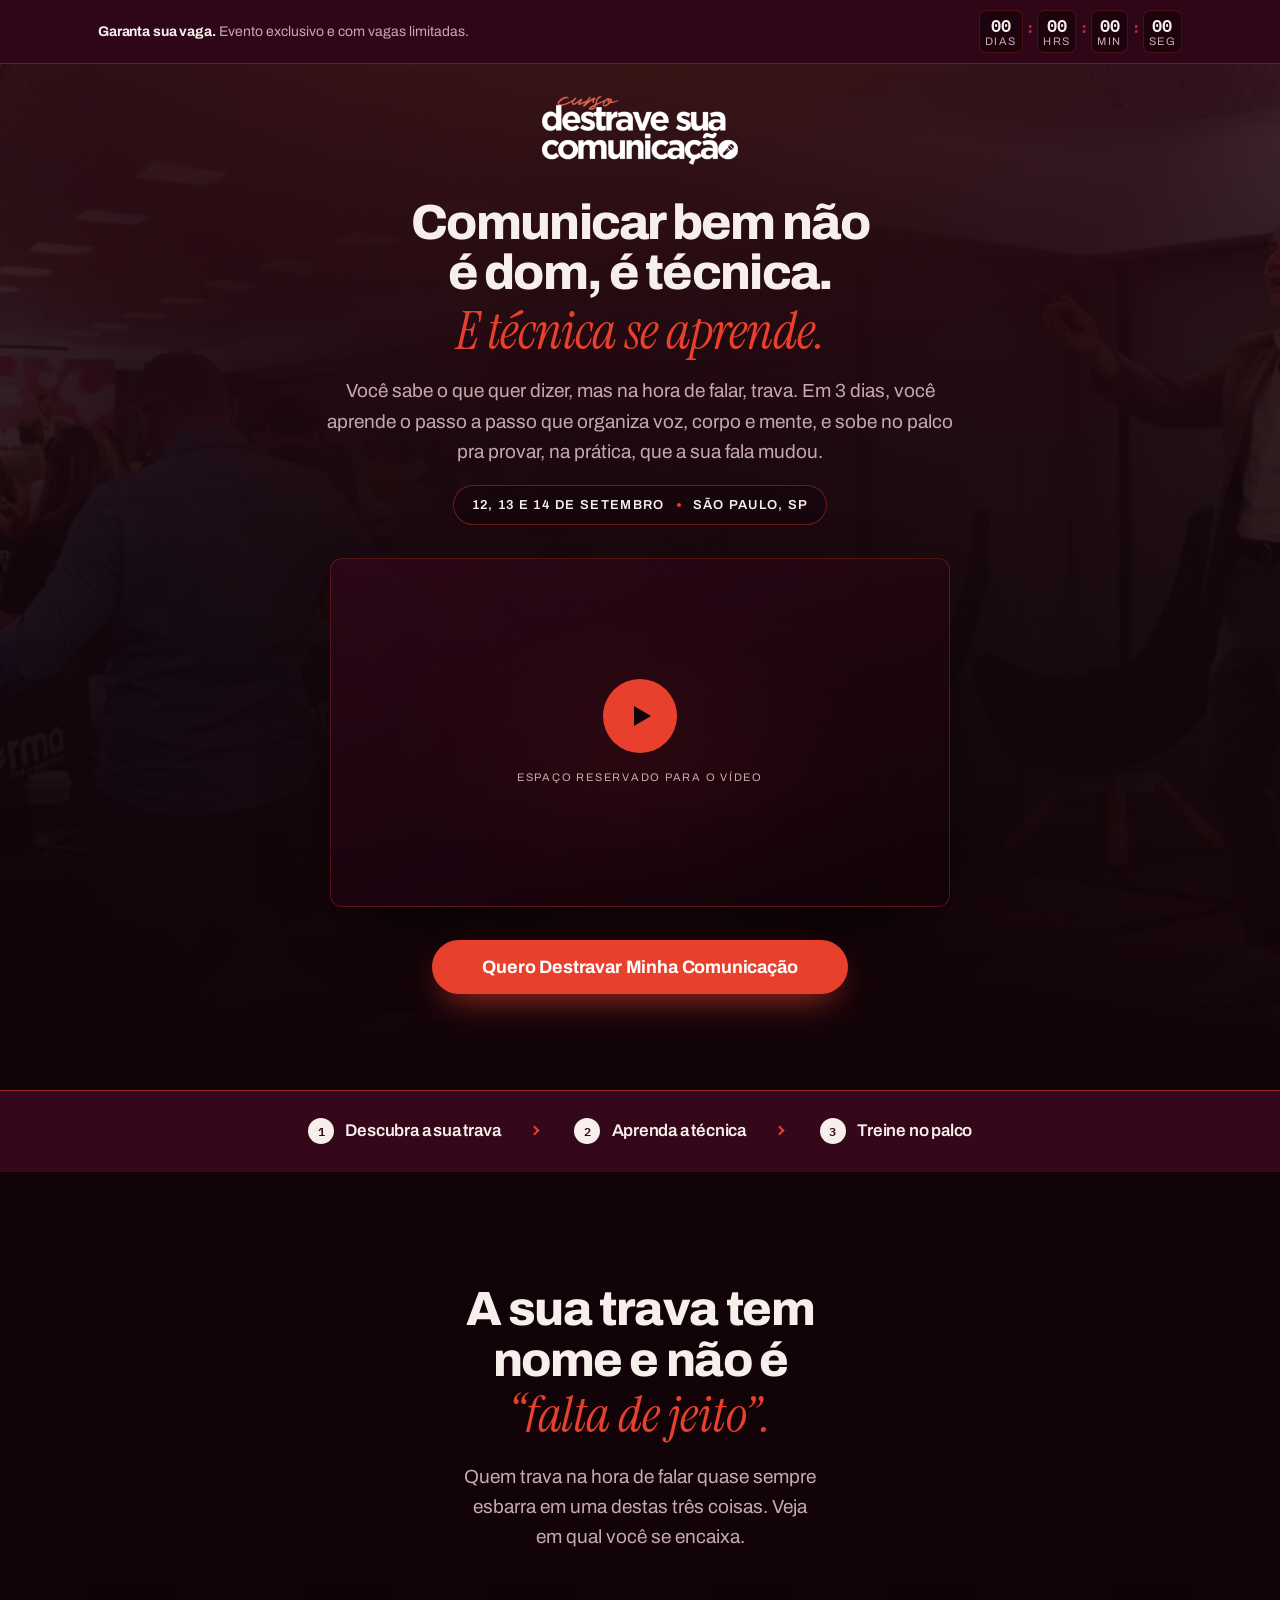
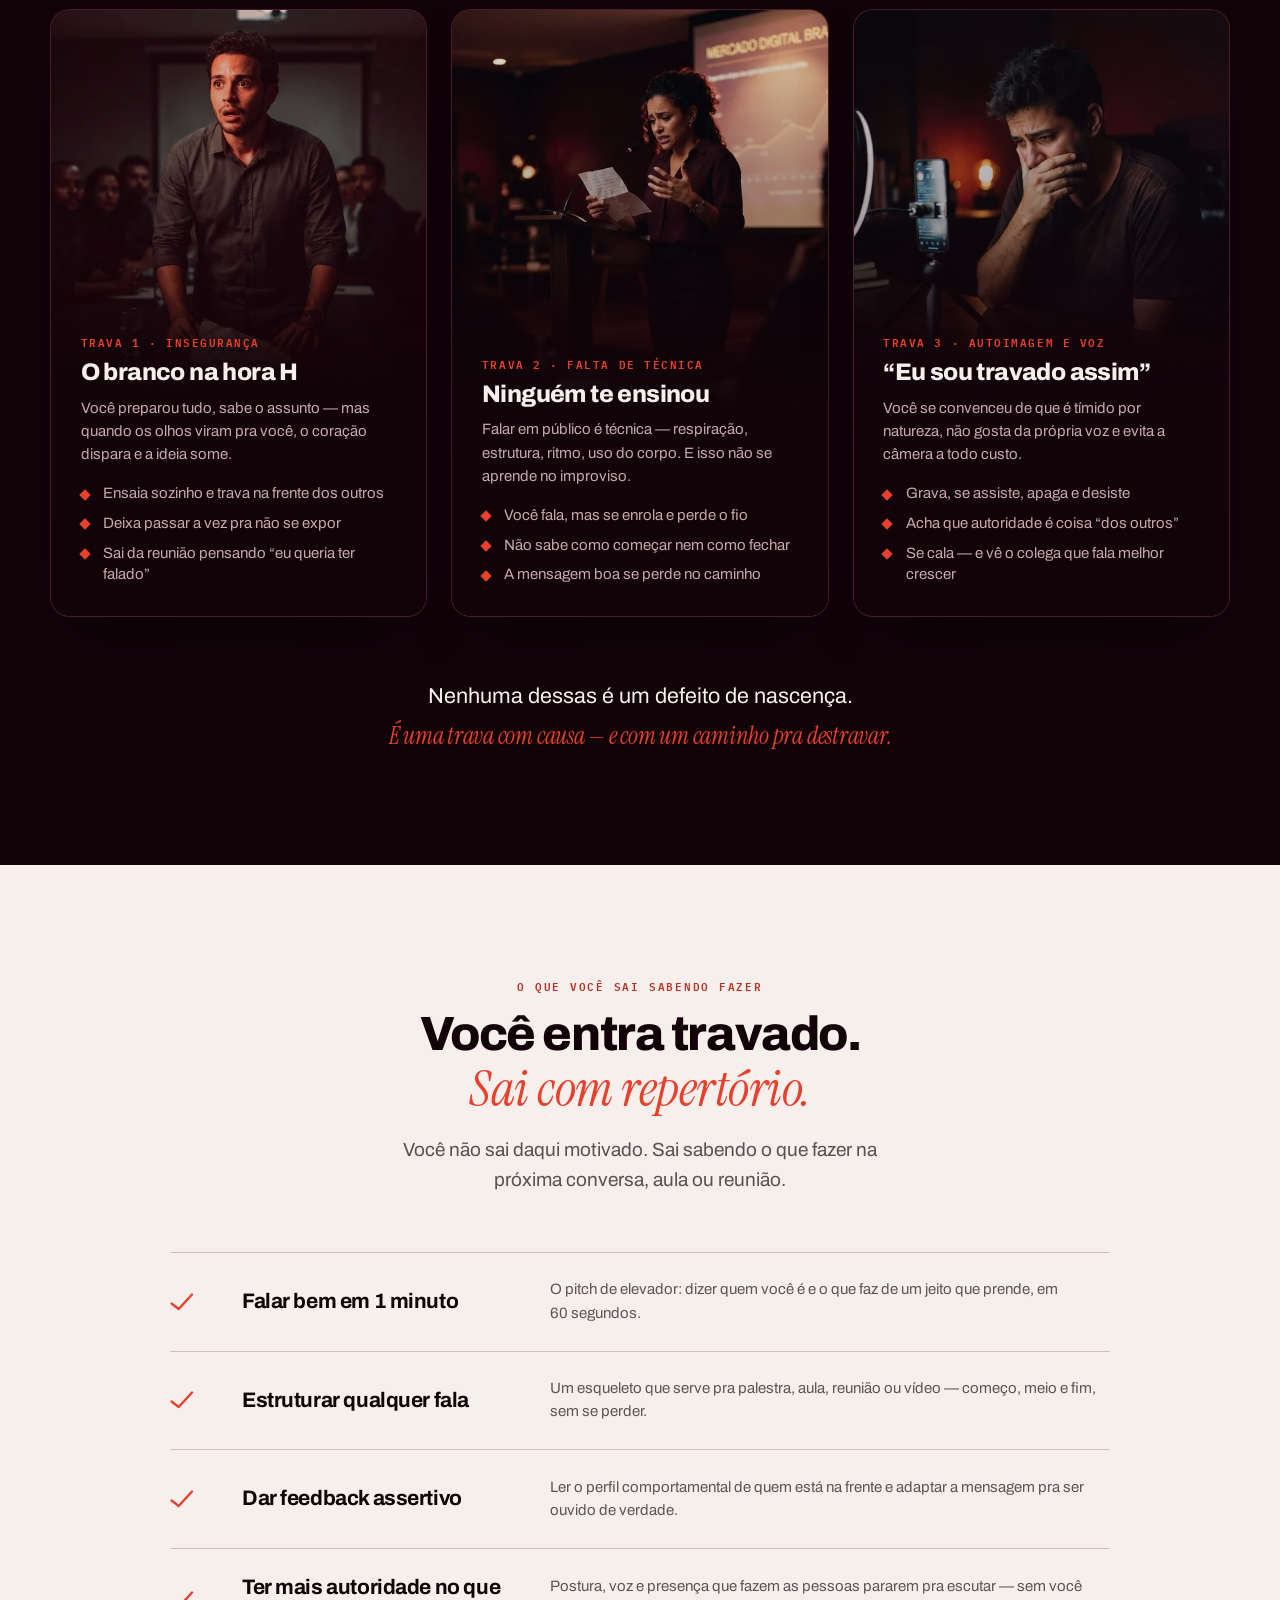
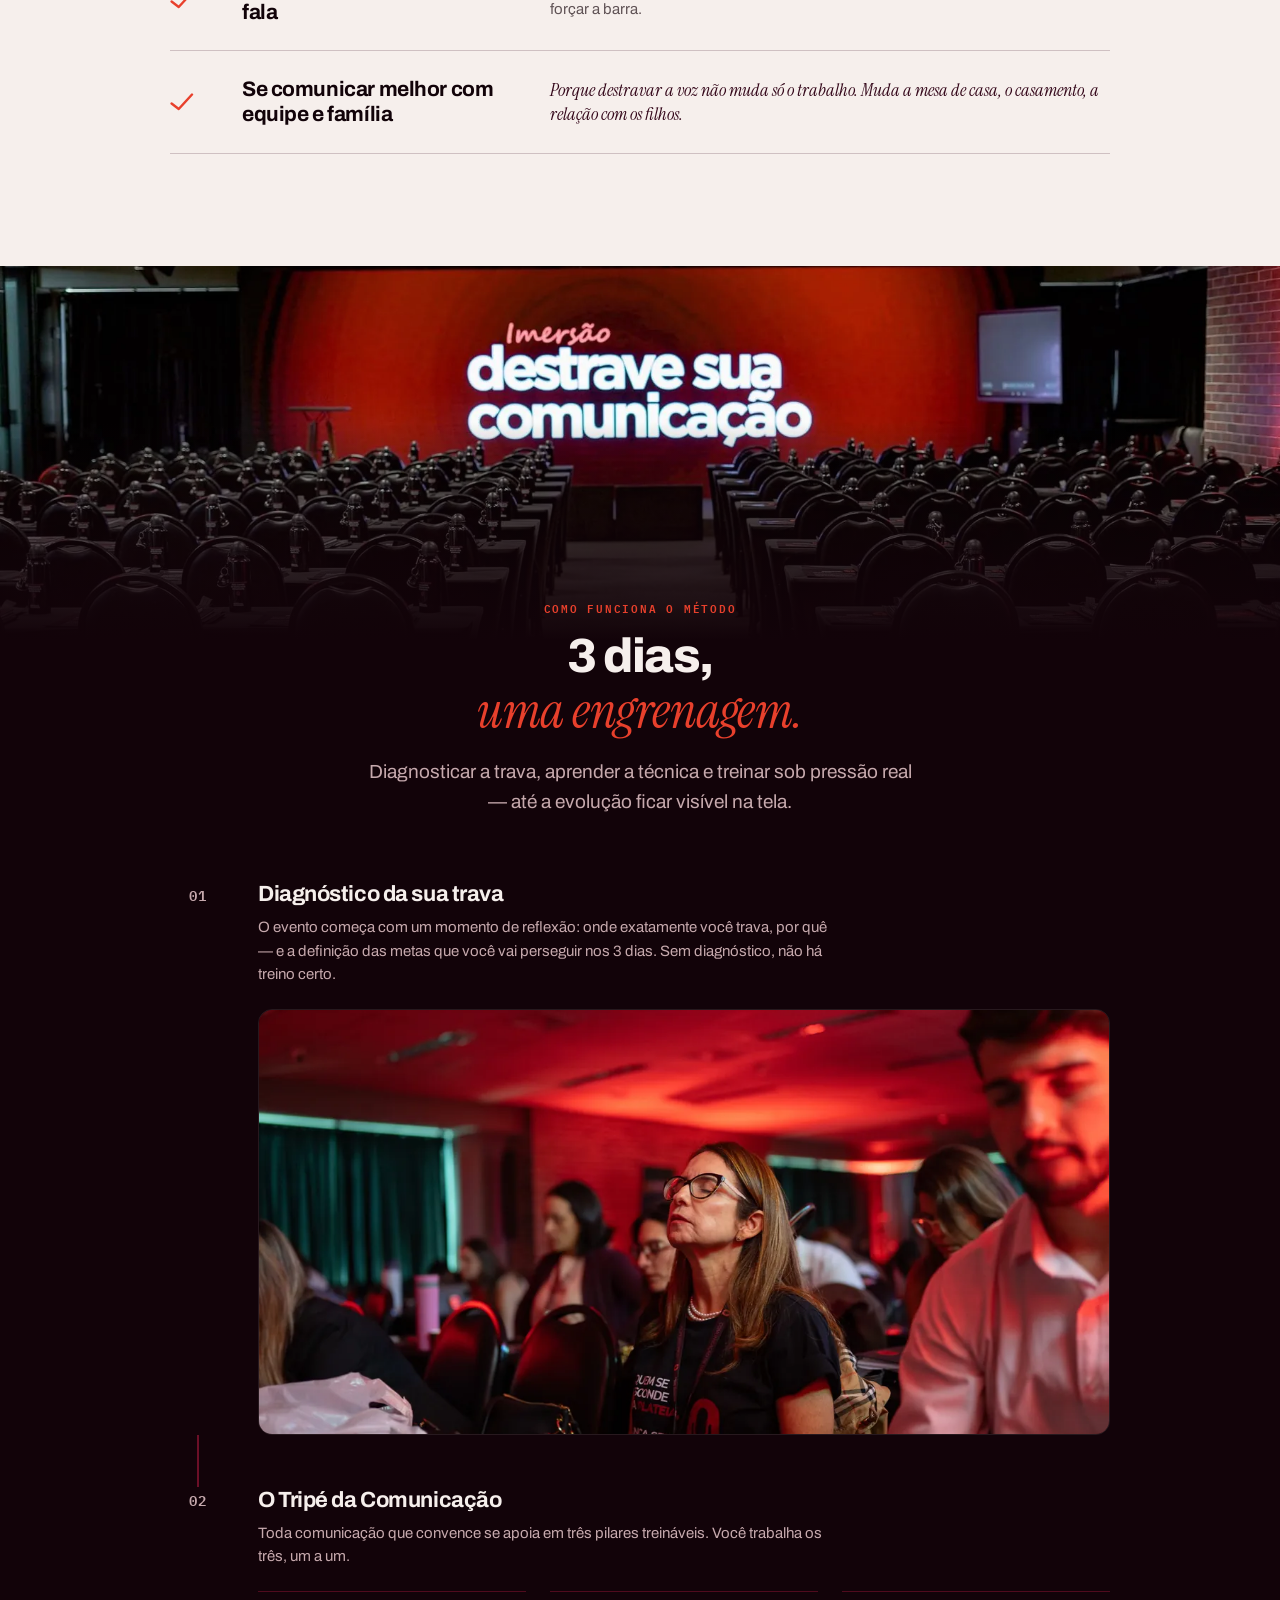
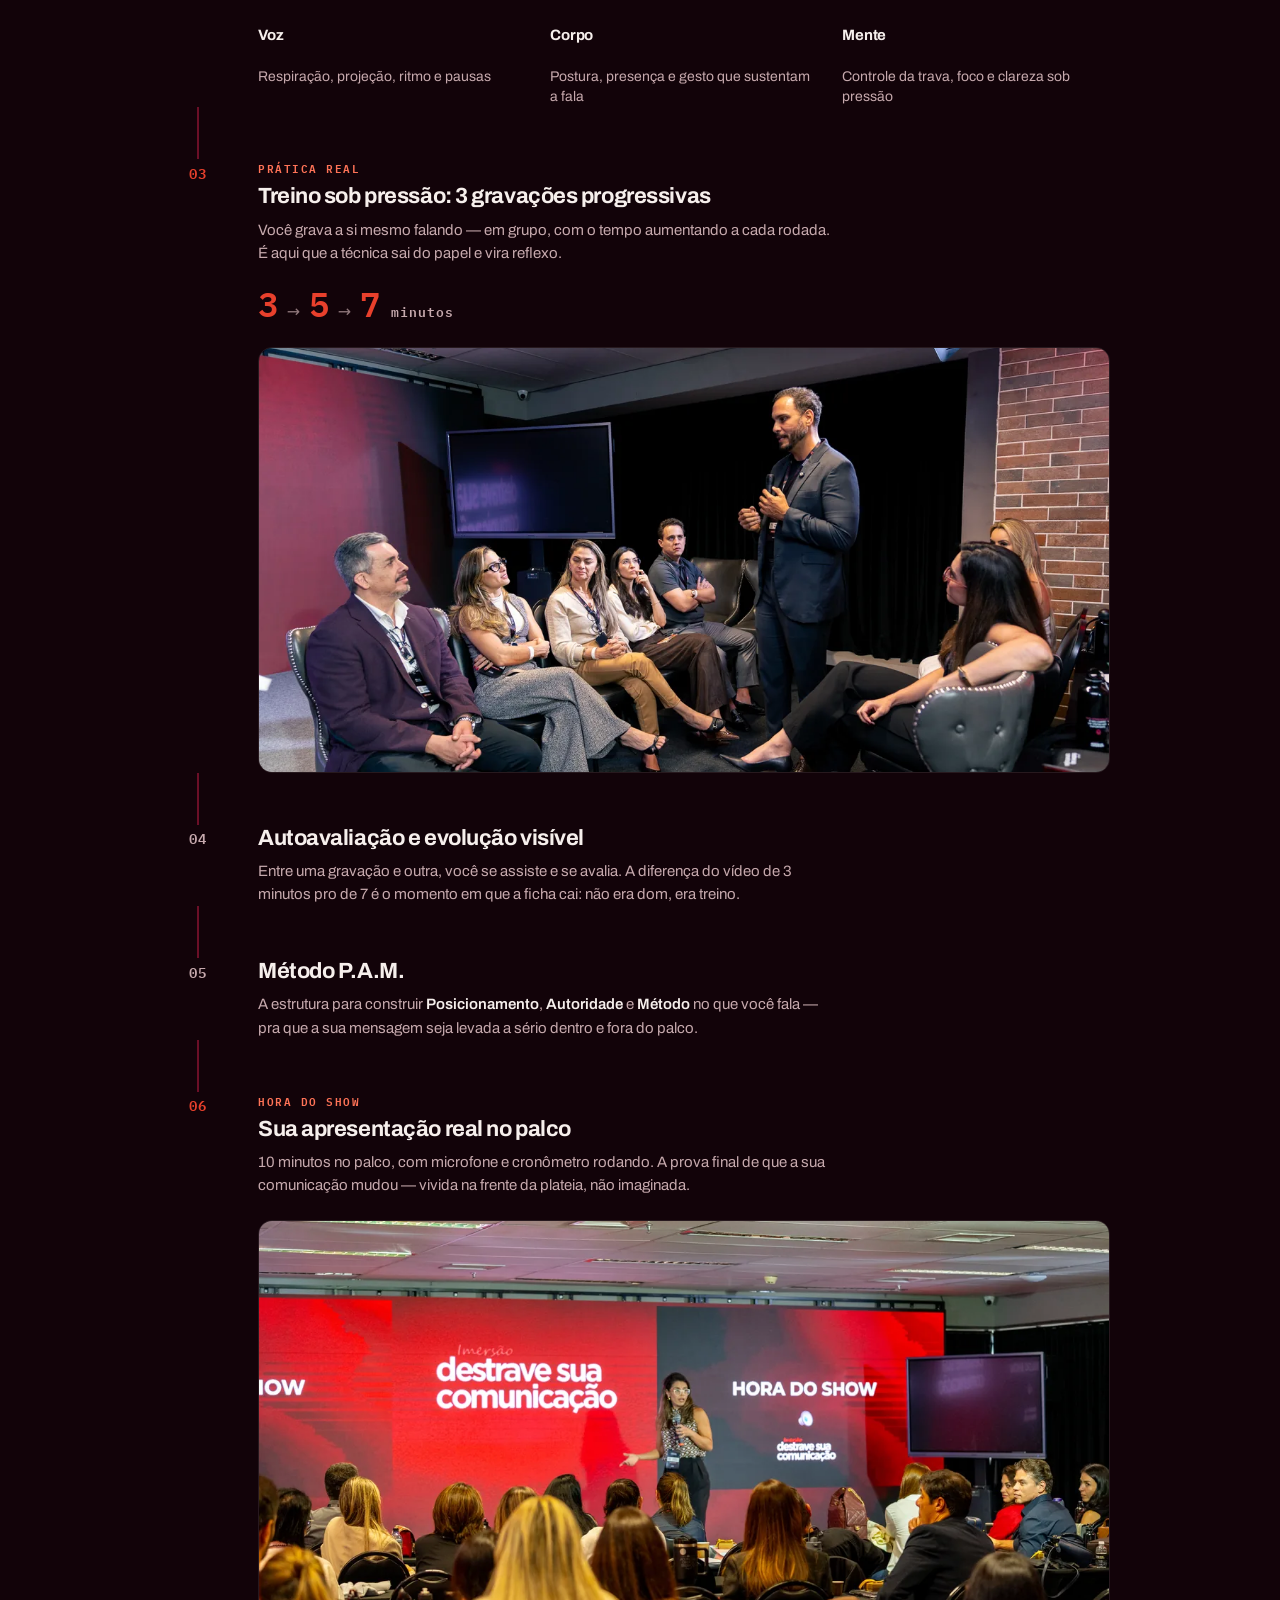
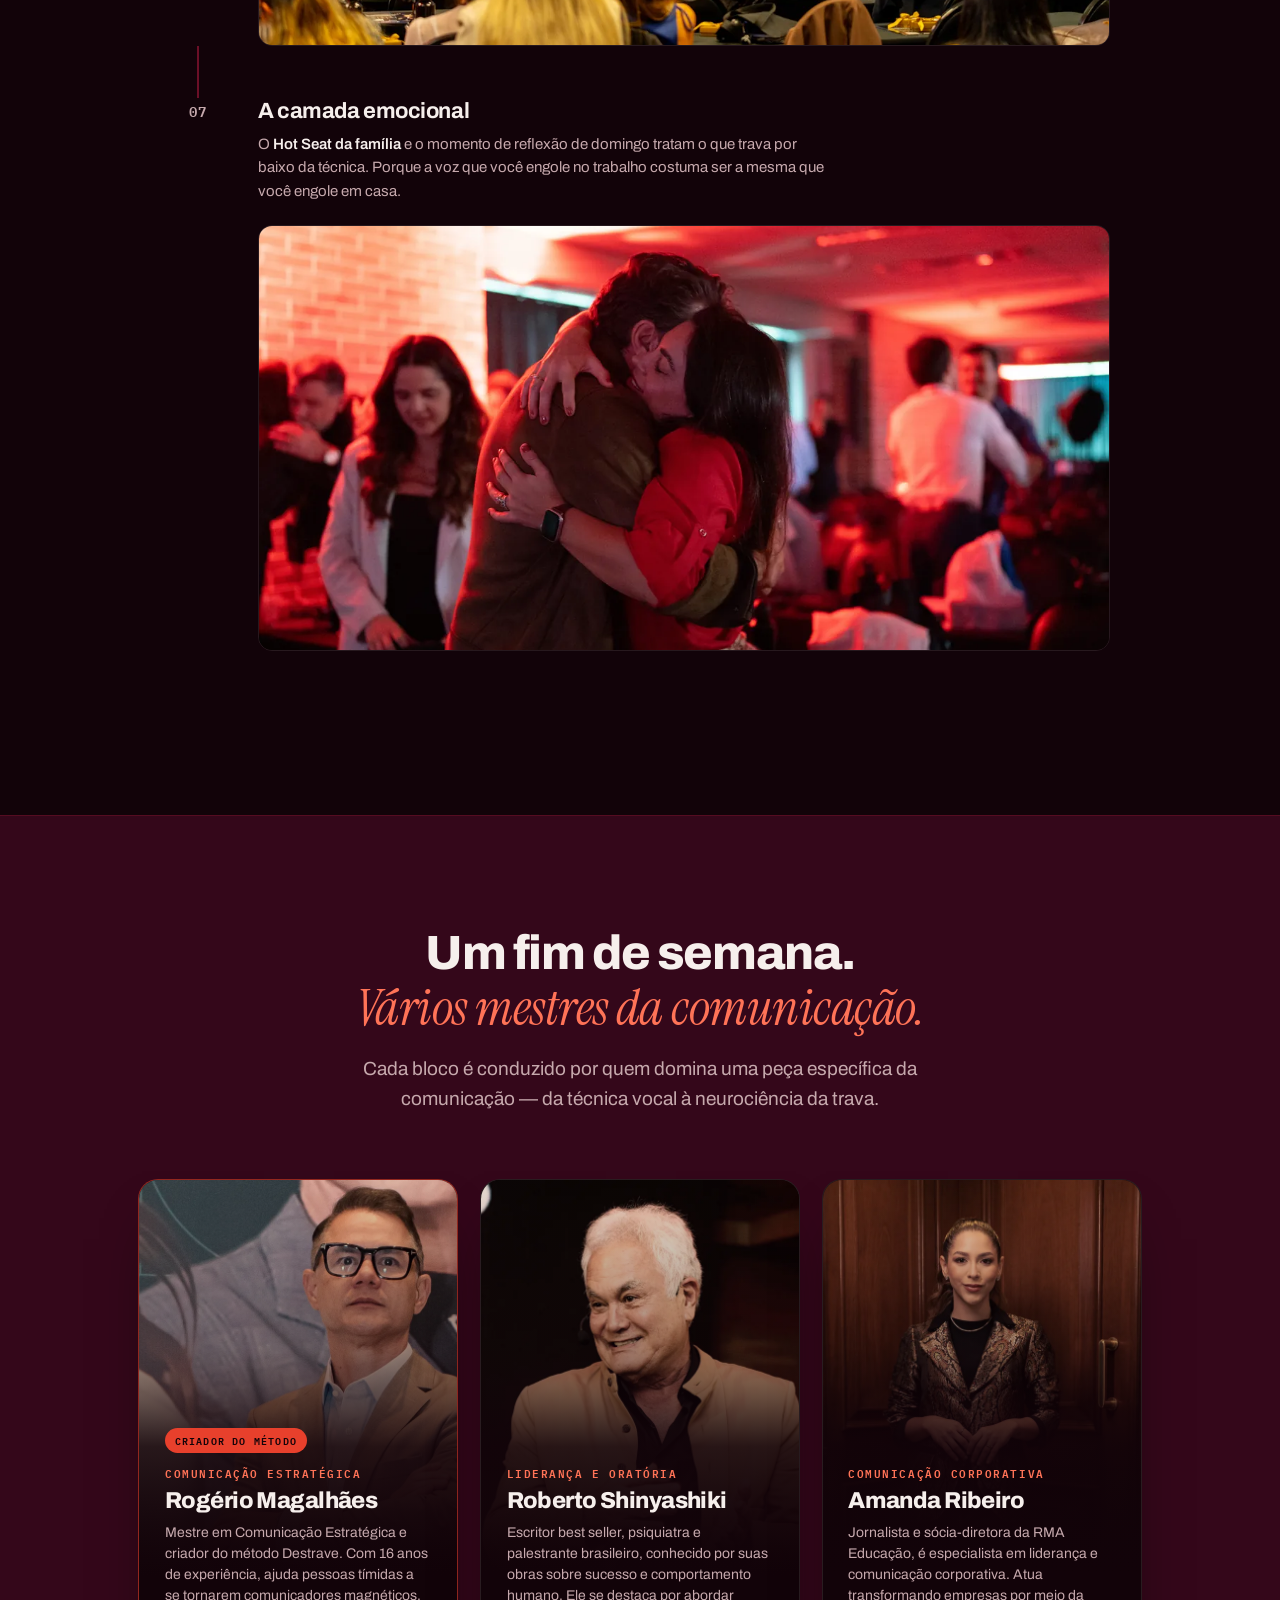
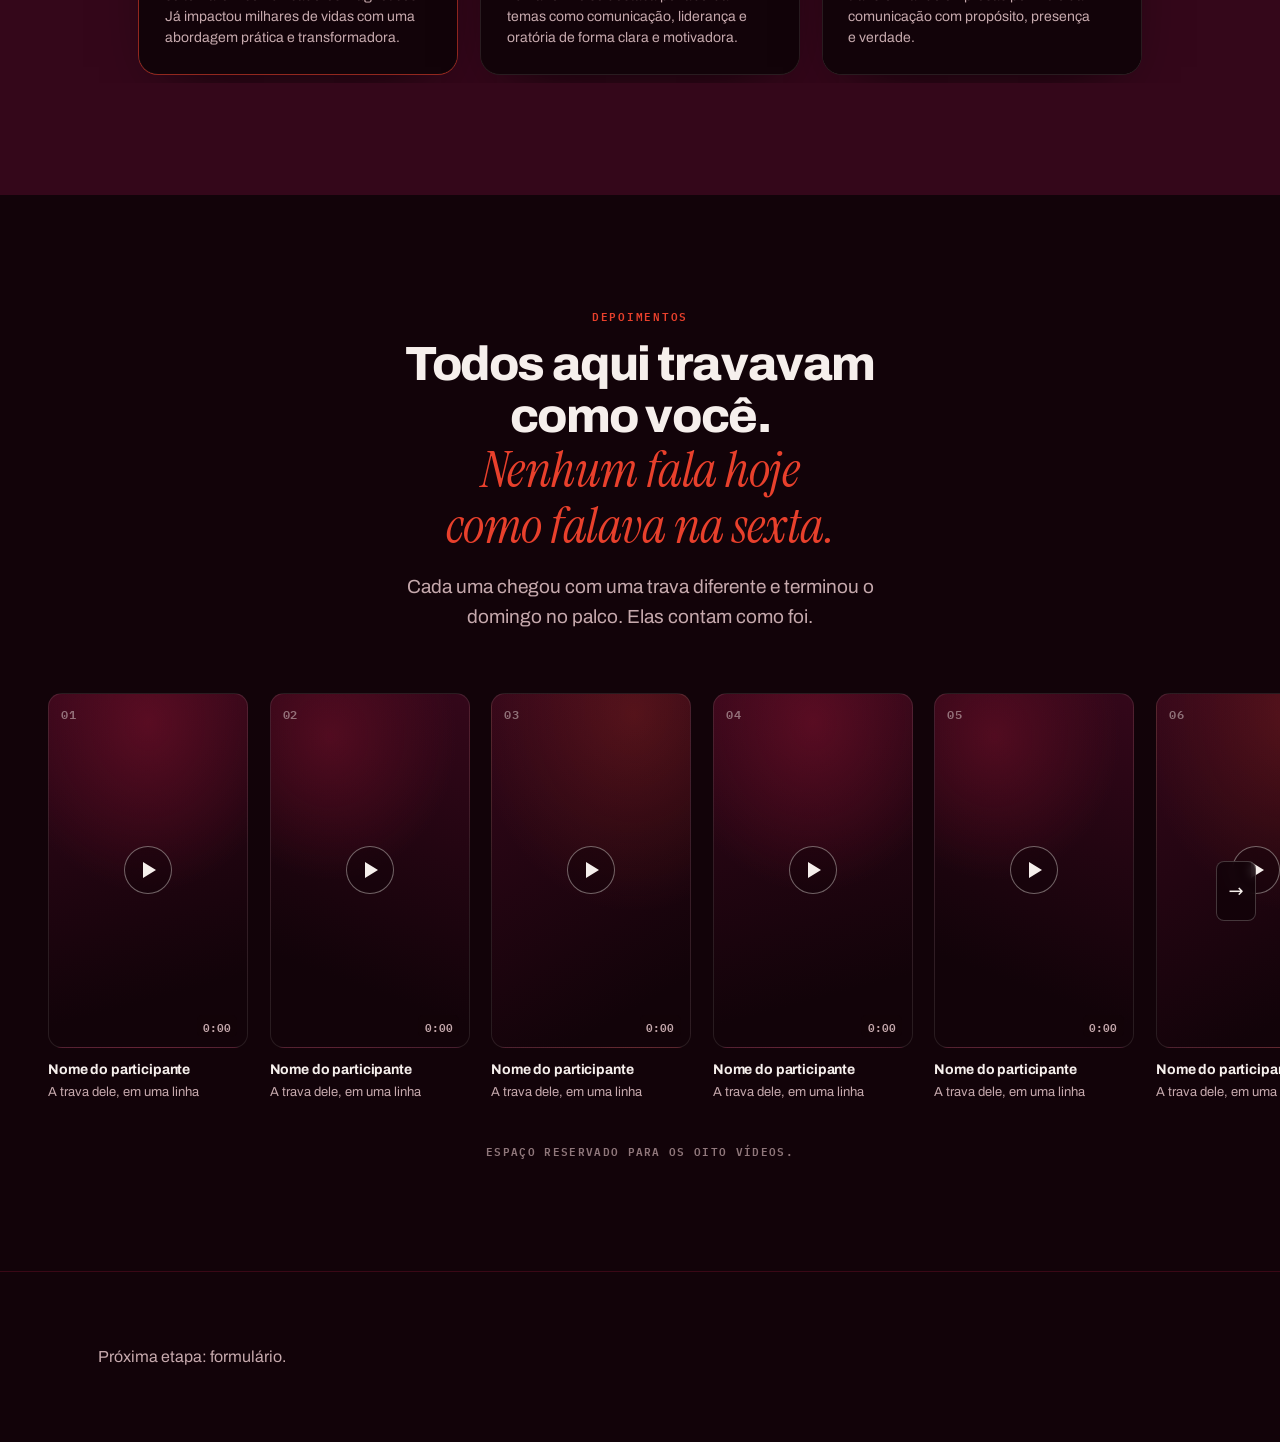
==== index.html @ 6fa83da3 "Troca o título da dobra de depoimentos A listagem de profissões obrigava o leitor a se encaixar numa" ====
<!DOCTYPE html>
<html lang="pt-BR">
<head>
  <meta charset="UTF-8">
  <meta name="viewport" content="width=device-width, initial-scale=1">

  <!-- ===== SEO / OG — ajustar domínio e imagem quando estiverem definidos ===== -->
  <title>Destrave · Comunicar bem não é dom, é técnica</title>
  <meta name="description" content="Em 3 dias você aprende o passo a passo que organiza voz, corpo e mente e sobe no palco para provar, na prática, que a sua fala mudou.">
  <meta name="robots" content="index, follow">
  <link rel="canonical" href="https://SEU-DOMINIO.com.br/">

  <meta property="og:type" content="website">
  <meta property="og:title" content="Destrave · Comunicar bem não é dom, é técnica">
  <meta property="og:description" content="Em 3 dias você aprende o passo a passo que organiza voz, corpo e mente e sobe no palco para provar, na prática, que a sua fala mudou.">
  <meta property="og:image" content="https://SEU-DOMINIO.com.br/assets/img/og-image.jpg">
  <meta property="og:url" content="https://SEU-DOMINIO.com.br/">
  <meta property="og:locale" content="pt_BR">
  <meta name="twitter:card" content="summary_large_image">
  <meta name="theme-color" content="#120309">

  <link rel="icon" href="assets/img/logo-destrave.png" type="image/png">

  <link rel="preload" href="assets/fonts/archivo-var-latin.woff2" as="font" type="font/woff2" crossorigin>
  <link rel="preload" href="assets/img/hero-760.webp" as="image" media="(max-width: 760px)" fetchpriority="high">
  <link rel="preload" href="assets/img/hero-1200.webp" as="image" media="(min-width: 761px) and (max-width: 1399px)" fetchpriority="high">
  <link rel="preload" href="assets/img/hero-1920.webp" as="image" media="(min-width: 1400px)" fetchpriority="high">
  <link rel="stylesheet" href="assets/css/style.css">
</head>
<body>

  <a class="skip-link" href="#hero">Pular para o conteúdo</a>

  <!-- ============================================================
       BARRA FIXA — chamada de vaga + contagem regressiva
       Data do evento: alterar data-deadline aqui e no texto da hero
       ============================================================ -->
  <div class="topbar">
    <div class="topbar__inner">
      <p class="topbar__call">
        <strong>Garanta sua vaga.</strong>
        <span class="topbar__call-long">Evento exclusivo e com vagas limitadas.</span>
        <span class="topbar__call-short">Vagas limitadas.</span>
      </p>

      <div class="countdown" id="countdown" data-deadline="2026-09-12T19:00:00-03:00">
        <p class="sr-only" id="countdown-a11y">Contagem regressiva para o início do evento.</p>
        <div class="countdown__unit">
          <span class="countdown__num" data-unit="days">00</span>
          <span class="countdown__label">dias</span>
        </div>
        <span class="countdown__sep" aria-hidden="true">:</span>
        <div class="countdown__unit">
          <span class="countdown__num" data-unit="hours">00</span>
          <span class="countdown__label">hrs</span>
        </div>
        <span class="countdown__sep" aria-hidden="true">:</span>
        <div class="countdown__unit">
          <span class="countdown__num" data-unit="minutes">00</span>
          <span class="countdown__label">min</span>
        </div>
        <span class="countdown__sep countdown__sep--tick" aria-hidden="true">:</span>
        <div class="countdown__unit">
          <span class="countdown__num" data-unit="seconds">00</span>
          <span class="countdown__label">seg</span>
        </div>
      </div>
    </div>
  </div>

  <!-- ============================================================
       DOBRA 1 — HERO
       ============================================================ -->
  <header class="hero" id="hero">
    <div class="hero__bg" aria-hidden="true"></div>

    <div class="hero__inner">

      <img class="hero__logo reveal" src="assets/img/logo-destrave.png"
           alt="Curso Destrave" width="636" height="223" fetchpriority="high">

      <h1 class="hero__title reveal">
        Comunicar bem não é dom, é técnica.
        <span class="hero__title-em">E técnica se aprende.</span>
      </h1>

      <p class="hero__subtitle reveal">
        Você sabe o que quer dizer, mas na hora de falar, trava. Em 3 dias, você
        aprende o passo a passo que organiza voz, corpo e mente, e sobe no palco
        pra provar, na prática, que a sua fala mudou.
      </p>

      <!-- Data e cidade: confirmar antes de publicar -->
      <p class="hero__when reveal">
        <span class="hero__when-item">12, 13 e 14 de setembro</span>
        <span class="hero__when-dot" aria-hidden="true"></span>
        <span class="hero__when-item">São Paulo, SP</span>
      </p>

      <!-- Trocar a div inteira pelo iframe do player quando o vídeo estiver pronto -->
      <div class="vsl reveal">
        <div class="vsl__frame">
          <button class="vsl__play" type="button" aria-label="Assistir ao vídeo do evento">
            <span class="vsl__play-icon" aria-hidden="true"></span>
          </button>
          <p class="vsl__hint">Espaço reservado para o vídeo</p>
        </div>
      </div>

      <a class="btn btn--primary hero__cta reveal" href="#formulario">
        Quero Destravar Minha Comunicação
      </a>

    </div>
  </header>

  <main>

    <!-- ============================================================
         TRANSIÇÃO — as três etapas do evento, na ordem em que acontecem
         ============================================================ -->
    <section class="steps" aria-label="As três etapas do evento">
      <ol class="steps__list">
        <li class="steps__item">
          <span class="steps__num">1</span>
          <span class="steps__label">Descubra a sua trava</span>
        </li>
        <li class="steps__item">
          <span class="steps__num">2</span>
          <span class="steps__label">Aprenda a técnica</span>
        </li>
        <li class="steps__item">
          <span class="steps__num">3</span>
          <span class="steps__label">Treine no palco</span>
        </li>
      </ol>
    </section>

    <!-- ============================================================
         DOBRA 2 — a dor: em qual das três travas a pessoa se encaixa
         Imagens dos cards: trava-1/2/3.webp (4:5, metade de baixo escura pro texto).
         ============================================================ -->
    <section class="travas" id="dobra-2">
      <div class="travas__intro" data-reveal>
        <h2 class="travas__title">
          A sua trava tem nome e não é <span class="travas__title-em">“falta de jeito”.</span>
        </h2>
        <p class="travas__lead">
          Quem trava na hora de falar quase sempre esbarra em uma destas três
          coisas. Veja em qual você se encaixa.
        </p>
      </div>

      <ul class="travas__grid">

        <li class="trava trava--1" data-reveal>
          <div class="trava__body">
            <p class="trava__tag">Trava 1 · Insegurança</p>
            <h3 class="trava__title">O branco na hora H</h3>
            <p class="trava__text">
              Você preparou tudo, sabe o assunto — mas quando os olhos viram pra
              você, o coração dispara e a ideia some.
            </p>
            <ul class="trava__list">
              <li>Ensaia sozinho e trava na frente dos outros</li>
              <li>Deixa passar a vez pra não se expor</li>
              <li>Sai da reunião pensando “eu queria ter falado”</li>
            </ul>
          </div>
        </li>

        <li class="trava trava--2" data-reveal>
          <div class="trava__body">
            <p class="trava__tag">Trava 2 · Falta de técnica</p>
            <h3 class="trava__title">Ninguém te ensinou</h3>
            <p class="trava__text">
              Falar em público é técnica — respiração, estrutura, ritmo, uso do
              corpo. E isso não se aprende no improviso.
            </p>
            <ul class="trava__list">
              <li>Você fala, mas se enrola e perde o fio</li>
              <li>Não sabe como começar nem como fechar</li>
              <li>A mensagem boa se perde no caminho</li>
            </ul>
          </div>
        </li>

        <li class="trava trava--3" data-reveal>
          <div class="trava__body">
            <p class="trava__tag">Trava 3 · Autoimagem e voz</p>
            <h3 class="trava__title">“Eu sou travado assim”</h3>
            <p class="trava__text">
              Você se convenceu de que é tímido por natureza, não gosta da
              própria voz e evita a câmera a todo custo.
            </p>
            <ul class="trava__list">
              <li>Grava, se assiste, apaga e desiste</li>
              <li>Acha que autoridade é coisa “dos outros”</li>
              <li>Se cala — e vê o colega que fala melhor crescer</li>
            </ul>
          </div>
        </li>

      </ul>

      <p class="travas__close" data-reveal>
        Nenhuma dessas é um defeito de nascença.
        <span class="travas__close-em">É uma trava com causa — e com um caminho pra destravar.</span>
      </p>
    </section>

    <!-- ============================================================
         DOBRA 3 — o repertório: o que a pessoa leva na mão
         Lista com fio, não cards: a dobra 2 já é uma grade de cards.
         ============================================================ -->
    <section class="repertorio" id="dobra-3">

      <div class="repertorio__intro" data-reveal>
        <p class="repertorio__eyebrow">O que você sai sabendo fazer</p>
        <h2 class="repertorio__title">
          Você entra travado.
          <span class="repertorio__title-em">Sai com repertório.</span>
        </h2>
        <p class="repertorio__lead">
          Você não sai daqui motivado. Sai sabendo o que fazer na próxima
          conversa, aula ou reunião.
        </p>
      </div>

      <ul class="repertorio__list">

        <li class="skill" data-reveal>
          <svg class="skill__tick" viewBox="0 0 32 24" aria-hidden="true" focusable="false">
            <path d="M2 13 L11 21 L30 3"/>
          </svg>
          <h3 class="skill__name">Falar bem em 1 minuto</h3>
          <p class="skill__desc">
            O pitch de elevador: dizer quem você é e o que faz de um jeito que
            prende, em 60 segundos.
          </p>
        </li>

        <li class="skill" data-reveal>
          <svg class="skill__tick" viewBox="0 0 32 24" aria-hidden="true" focusable="false">
            <path d="M2 13 L11 21 L30 3"/>
          </svg>
          <h3 class="skill__name">Estruturar qualquer fala</h3>
          <p class="skill__desc">
            Um esqueleto que serve pra palestra, aula, reunião ou vídeo —
            começo, meio e fim, sem se perder.
          </p>
        </li>

        <li class="skill" data-reveal>
          <svg class="skill__tick" viewBox="0 0 32 24" aria-hidden="true" focusable="false">
            <path d="M2 13 L11 21 L30 3"/>
          </svg>
          <h3 class="skill__name">Dar feedback assertivo</h3>
          <p class="skill__desc">
            Ler o perfil comportamental de quem está na frente e adaptar a
            mensagem pra ser ouvido de verdade.
          </p>
        </li>

        <li class="skill" data-reveal>
          <svg class="skill__tick" viewBox="0 0 32 24" aria-hidden="true" focusable="false">
            <path d="M2 13 L11 21 L30 3"/>
          </svg>
          <h3 class="skill__name">Ter mais autoridade no que fala</h3>
          <p class="skill__desc">
            Postura, voz e presença que fazem as pessoas pararem pra escutar —
            sem você forçar a barra.
          </p>
        </li>

        <!-- Última linha: a virada do trabalho pra vida. Descrição na serifa
             itálica, a mesma voz de ênfase do resto da página. -->
        <li class="skill skill--fecho" data-reveal>
          <svg class="skill__tick" viewBox="0 0 32 24" aria-hidden="true" focusable="false">
            <path d="M2 13 L11 21 L30 3"/>
          </svg>
          <h3 class="skill__name">Se comunicar melhor com equipe e família</h3>
          <p class="skill__desc">
            Porque destravar a voz não muda só o trabalho. Muda a mesa de casa,
            o casamento, a relação com os filhos.
          </p>
        </li>

      </ul>
    </section>

    <!-- ============================================================
         DOBRA 4 — o método, na ordem em que acontece
         Fotos: edição anterior da imersão. Um fio liga as sete etapas;
         as fotos entram só onde há o que mostrar, não em toda etapa.
         ============================================================ -->
    <section class="metodo" id="dobra-4">

      <!-- Abertura: a sala montada, esperando a turma. A base da foto
           dissolve no fundo e o título entra por dentro da dissolvência. -->
      <div class="metodo__strip" data-reveal>
        <img src="assets/img/evento-sala.webp" width="1800" height="600"
             loading="lazy" decoding="async"
             alt="Sala montada antes do evento, com o telão da imersão Destrave Sua Comunicação ao fundo">
      </div>

      <div class="metodo__intro" data-reveal>
        <p class="metodo__eyebrow">Como funciona o método</p>
        <h2 class="metodo__title">
          3 dias,
          <span class="metodo__title-em">uma engrenagem.</span>
        </h2>
        <p class="metodo__lead">
          Diagnosticar a trava, aprender a técnica e treinar sob pressão real
          — até a evolução ficar visível na tela.
        </p>
      </div>

      <ol class="etapas">

        <li class="etapa" data-reveal>
          <p class="etapa__num">01</p>
          <div class="etapa__body">
            <h3 class="etapa__title">Diagnóstico da sua trava</h3>
            <p class="etapa__text">
              O evento começa com um momento de reflexão: onde exatamente você
              trava, por quê — e a definição das metas que você vai perseguir
              nos 3 dias. Sem diagnóstico, não há treino certo.
            </p>
            <img class="etapa__foto" src="assets/img/evento-reflexao.webp"
                 width="1200" height="800" loading="lazy" decoding="async"
                 alt="Participantes sentados sob a luz vermelha da sala, em silêncio, durante o momento de reflexão">
          </div>
        </li>

        <li class="etapa" data-reveal>
          <p class="etapa__num">02</p>
          <div class="etapa__body">
            <h3 class="etapa__title">O Tripé da Comunicação</h3>
            <p class="etapa__text">
              Toda comunicação que convence se apoia em três pilares treináveis.
              Você trabalha os três, um a um.
            </p>
            <ul class="tripe">
              <li class="tripe__item">
                <h4 class="tripe__nome">Voz</h4>
                <p class="tripe__texto">Respiração, projeção, ritmo e pausas</p>
              </li>
              <li class="tripe__item">
                <h4 class="tripe__nome">Corpo</h4>
                <p class="tripe__texto">Postura, presença e gesto que sustentam a fala</p>
              </li>
              <li class="tripe__item">
                <h4 class="tripe__nome">Mente</h4>
                <p class="tripe__texto">Controle da trava, foco e clareza sob pressão</p>
              </li>
            </ul>
          </div>
        </li>

        <li class="etapa etapa--destaque" data-reveal>
          <p class="etapa__num">03</p>
          <div class="etapa__body">
            <p class="etapa__tag">Prática real</p>
            <h3 class="etapa__title">Treino sob pressão: 3 gravações progressivas</h3>
            <p class="etapa__text">
              Você grava a si mesmo falando — em grupo, com o tempo aumentando a
              cada rodada. É aqui que a técnica sai do papel e vira reflexo.
            </p>
            <p class="rodadas" aria-label="Três rodadas: 3, 5 e 7 minutos">
              <span class="rodadas__n">3</span>
              <span class="rodadas__seta" aria-hidden="true">→</span>
              <span class="rodadas__n">5</span>
              <span class="rodadas__seta" aria-hidden="true">→</span>
              <span class="rodadas__n">7</span>
              <span class="rodadas__un">minutos</span>
            </p>
            <img class="etapa__foto" src="assets/img/evento-treino.webp"
                 width="1200" height="600" loading="lazy" decoding="async"
                 alt="Participante de pé, com microfone, falando para o grupo sentado em roda durante uma rodada de treino">
          </div>
        </li>

        <li class="etapa" data-reveal>
          <p class="etapa__num">04</p>
          <div class="etapa__body">
            <h3 class="etapa__title">Autoavaliação e evolução visível</h3>
            <p class="etapa__text">
              Entre uma gravação e outra, você se assiste e se avalia. A diferença
              do vídeo de 3 minutos pro de 7 é o momento em que a ficha cai: não
              era dom, era treino.
            </p>
          </div>
        </li>

        <li class="etapa" data-reveal>
          <p class="etapa__num">05</p>
          <div class="etapa__body">
            <h3 class="etapa__title">Método P.A.M.</h3>
            <p class="etapa__text">
              A estrutura para construir <strong>Posicionamento</strong>,
              <strong>Autoridade</strong> e <strong>Método</strong> no que você
              fala — pra que a sua mensagem seja levada a sério dentro e fora
              do palco.
            </p>
          </div>
        </li>

        <li class="etapa etapa--destaque" data-reveal>
          <p class="etapa__num">06</p>
          <div class="etapa__body">
            <p class="etapa__tag">Hora do show</p>
            <h3 class="etapa__title">Sua apresentação real no palco</h3>
            <p class="etapa__text">
              10 minutos no palco, com microfone e cronômetro rodando. A prova
              final de que a sua comunicação mudou — vivida na frente da plateia,
              não imaginada.
            </p>
            <img class="etapa__foto" src="assets/img/evento-palco.webp"
                 width="1200" height="600" loading="lazy" decoding="async"
                 alt="Participante no palco com o microfone, diante da plateia, no momento Hora do Show">
          </div>
        </li>

        <li class="etapa" data-reveal>
          <p class="etapa__num">07</p>
          <div class="etapa__body">
            <h3 class="etapa__title">A camada emocional</h3>
            <p class="etapa__text">
              O <strong>Hot Seat da família</strong> e o momento de reflexão de
              domingo tratam o que trava por baixo da técnica. Porque a voz que
              você engole no trabalho costuma ser a mesma que você engole em casa.
            </p>
            <img class="etapa__foto etapa__foto--abraco" src="assets/img/evento-abraco.webp"
                 width="1200" height="800" loading="lazy" decoding="async"
                 alt="Duas participantes se abraçando na sala ao fim de uma dinâmica">
          </div>
        </li>

      </ol>
    </section>

    <!-- ============================================================
         DOBRA 5 — os experts, em carrossel
         Cards no mesmo desenho da dobra 2 (foto 4:5, texto na metade de
         baixo), só que arrastáveis. Para destacar um card, basta somar a
         classe expert--destaque e abrir o <p class="expert__selo">.
         Falta definir o segundo destaque.
         ============================================================ -->
    <section class="experts" id="dobra-5">

      <div class="experts__intro" data-reveal>
        <h2 class="experts__title">
          Um fim de semana.
          <span class="experts__title-em">Vários mestres da comunicação.</span>
        </h2>
        <p class="experts__lead">
          Cada bloco é conduzido por quem domina uma peça específica da
          comunicação — da técnica vocal à neurociência da trava.
        </p>
      </div>

      <div class="carrossel" data-carrossel data-reveal>
        <ul class="carrossel__trilho" id="trilho-experts" tabindex="0"
            role="group" aria-label="Experts do evento, lista arrastável">

          <li class="expert expert--destaque">
            <img class="expert__foto" src="assets/img/expert-rogerio.webp"
                 width="800" height="1000" loading="lazy" decoding="async"
                 alt="Rogério Magalhães">
            <div class="expert__body">
              <p class="expert__selo">Criador do método</p>
              <p class="expert__assunto">Comunicação estratégica</p>
              <h3 class="expert__nome">Rogério Magalhães</h3>
              <p class="expert__bio">
                Mestre em Comunicação Estratégica e criador do método Destrave.
                Com 16 anos de experiência, ajuda pessoas tímidas a se tornarem
                comunicadores magnéticos. Já impactou milhares de vidas com uma
                abordagem prática e transformadora.
              </p>
            </div>
          </li>

          <li class="expert">
            <img class="expert__foto" src="assets/img/expert-roberto.webp"
                 width="800" height="1000" loading="lazy" decoding="async"
                 alt="Roberto Shinyashiki">
            <div class="expert__body">
              <p class="expert__assunto">Liderança e oratória</p>
              <h3 class="expert__nome">Roberto Shinyashiki</h3>
              <p class="expert__bio">
                Escritor best seller, psiquiatra e palestrante brasileiro,
                conhecido por suas obras sobre sucesso e comportamento humano.
                Ele se destaca por abordar temas como comunicação, liderança e
                oratória de forma clara e motivadora.
              </p>
            </div>
          </li>

          <li class="expert">
            <img class="expert__foto" src="assets/img/expert-amanda.webp"
                 width="800" height="1000" loading="lazy" decoding="async"
                 alt="Amanda Ribeiro">
            <div class="expert__body">
              <p class="expert__assunto">Comunicação corporativa</p>
              <h3 class="expert__nome">Amanda Ribeiro</h3>
              <p class="expert__bio">
                Jornalista e sócia-diretora da RMA Educação, é especialista em
                liderança e comunicação corporativa. Atua transformando empresas
                por meio da comunicação com propósito, presença e verdade.
              </p>
            </div>
          </li>

        </ul>

        <!-- As setas só aparecem quando há card fora da tela; o JS cuida disso -->
        <div class="carrossel__nav" hidden>
          <button class="carrossel__btn" type="button" data-dir="-1"
                  aria-controls="trilho-experts" aria-label="Ver experts anteriores">
            <span aria-hidden="true">←</span>
          </button>
          <button class="carrossel__btn" type="button" data-dir="1"
                  aria-controls="trilho-experts" aria-label="Ver próximos experts">
            <span aria-hidden="true">→</span>
          </button>
        </div>
      </div>
    </section>

    <!-- ============================================================
         DOBRA 6 — depoimentos em vídeo, fita única
         Oito clipes numa fita que sangra dos dois lados: o corte na
         borda é o que diz que tem mais. Os pôsteres são espaço
         reservado — ao receber os vídeos, trocar .depo__poster pelo
         player (ou por <img> de capa + modal) mantendo a proporção 9:16.
         O carrossel reaproveita o mesmo JS da dobra 5.
         ============================================================ -->
    <section class="depos" id="dobra-6">

      <div class="depos__intro" data-reveal>
        <p class="depos__eyebrow">Depoimentos</p>
        <h2 class="depos__title">
          Todos aqui travavam como você.
          <span class="depos__title-em">Nenhum fala hoje como falava na sexta.</span>
        </h2>
        <p class="depos__lead">
          Cada uma chegou com uma trava diferente e terminou o domingo no
          palco. Elas contam como foi.
        </p>
      </div>

      <div class="carrossel carrossel--fita" data-carrossel data-reveal>
        <ul class="carrossel__trilho depos__fita" id="trilho-depoimentos" tabindex="0"
            role="group" aria-label="Depoimentos em vídeo, lista arrastável">

          <li class="depo">
            <div class="depo__poster">
              <span class="depo__num" aria-hidden="true">01</span>
              <button class="depo__play" type="button"
                      aria-label="Assistir ao depoimento 01 — vídeo ainda não publicado">
                <span class="depo__play-icon" aria-hidden="true"></span>
              </button>
              <span class="depo__tempo" aria-hidden="true">0:00</span>
            </div>
            <p class="depo__nome">Nome do participante</p>
            <p class="depo__trava">A trava dele, em uma linha</p>
          </li>

          <li class="depo">
            <div class="depo__poster">
              <span class="depo__num" aria-hidden="true">02</span>
              <button class="depo__play" type="button"
                      aria-label="Assistir ao depoimento 02 — vídeo ainda não publicado">
                <span class="depo__play-icon" aria-hidden="true"></span>
              </button>
              <span class="depo__tempo" aria-hidden="true">0:00</span>
            </div>
            <p class="depo__nome">Nome do participante</p>
            <p class="depo__trava">A trava dele, em uma linha</p>
          </li>

          <li class="depo">
            <div class="depo__poster">
              <span class="depo__num" aria-hidden="true">03</span>
              <button class="depo__play" type="button"
                      aria-label="Assistir ao depoimento 03 — vídeo ainda não publicado">
                <span class="depo__play-icon" aria-hidden="true"></span>
              </button>
              <span class="depo__tempo" aria-hidden="true">0:00</span>
            </div>
            <p class="depo__nome">Nome do participante</p>
            <p class="depo__trava">A trava dele, em uma linha</p>
          </li>

          <li class="depo">
            <div class="depo__poster">
              <span class="depo__num" aria-hidden="true">04</span>
              <button class="depo__play" type="button"
                      aria-label="Assistir ao depoimento 04 — vídeo ainda não publicado">
                <span class="depo__play-icon" aria-hidden="true"></span>
              </button>
              <span class="depo__tempo" aria-hidden="true">0:00</span>
            </div>
            <p class="depo__nome">Nome do participante</p>
            <p class="depo__trava">A trava dele, em uma linha</p>
          </li>

          <li class="depo">
            <div class="depo__poster">
              <span class="depo__num" aria-hidden="true">05</span>
              <button class="depo__play" type="button"
                      aria-label="Assistir ao depoimento 05 — vídeo ainda não publicado">
                <span class="depo__play-icon" aria-hidden="true"></span>
              </button>
              <span class="depo__tempo" aria-hidden="true">0:00</span>
            </div>
            <p class="depo__nome">Nome do participante</p>
            <p class="depo__trava">A trava dele, em uma linha</p>
          </li>

          <li class="depo">
            <div class="depo__poster">
              <span class="depo__num" aria-hidden="true">06</span>
              <button class="depo__play" type="button"
                      aria-label="Assistir ao depoimento 06 — vídeo ainda não publicado">
                <span class="depo__play-icon" aria-hidden="true"></span>
              </button>
              <span class="depo__tempo" aria-hidden="true">0:00</span>
            </div>
            <p class="depo__nome">Nome do participante</p>
            <p class="depo__trava">A trava dele, em uma linha</p>
          </li>

          <li class="depo">
            <div class="depo__poster">
              <span class="depo__num" aria-hidden="true">07</span>
              <button class="depo__play" type="button"
                      aria-label="Assistir ao depoimento 07 — vídeo ainda não publicado">
                <span class="depo__play-icon" aria-hidden="true"></span>
              </button>
              <span class="depo__tempo" aria-hidden="true">0:00</span>
            </div>
            <p class="depo__nome">Nome do participante</p>
            <p class="depo__trava">A trava dele, em uma linha</p>
          </li>

          <li class="depo">
            <div class="depo__poster">
              <span class="depo__num" aria-hidden="true">08</span>
              <button class="depo__play" type="button"
                      aria-label="Assistir ao depoimento 08 — vídeo ainda não publicado">
                <span class="depo__play-icon" aria-hidden="true"></span>
              </button>
              <span class="depo__tempo" aria-hidden="true">0:00</span>
            </div>
            <p class="depo__nome">Nome do participante</p>
            <p class="depo__trava">A trava dele, em uma linha</p>
          </li>

        </ul>

        <div class="carrossel__nav" hidden>
          <button class="carrossel__btn" type="button" data-dir="-1"
                  aria-controls="trilho-depoimentos" aria-label="Ver depoimentos anteriores">
            <span aria-hidden="true">←</span>
          </button>
          <button class="carrossel__btn" type="button" data-dir="1"
                  aria-controls="trilho-depoimentos" aria-label="Ver próximos depoimentos">
            <span aria-hidden="true">→</span>
          </button>
        </div>
      </div>

      <p class="depos__nota" data-reveal>Espaço reservado para os oito vídeos.</p>
    </section>

    <!-- ============================================================
         PRÓXIMAS DOBRAS entram aqui
         ============================================================ -->
    <section id="formulario" class="placeholder-section">
      <div class="container">
        <p>Próxima etapa: formulário.</p>
      </div>
    </section>

  </main>

  <script src="assets/js/main.js" defer></script>
</body>
</html>
---- assets/css/style.css ----
/* ============================================================
   DESTRAVE — estilos globais
   Mobile-first. Toda a identidade visual sai dos tokens em :root.
   ============================================================ */

/* ---------- 1. Fontes locais ---------- */
@font-face {
  font-family: 'Archivo';
  src: url('../fonts/archivo-var-latin.woff2') format('woff2-variations');
  font-weight: 100 900;
  font-style: normal;
  font-display: swap;
}
@font-face {
  font-family: 'Instrument Serif';
  src: url('../fonts/instrumentserif-italic-latin.woff2') format('woff2');
  font-weight: 400;
  font-style: italic;
  font-display: swap;
}
@font-face {
  font-family: 'IBM Plex Mono';
  src: url('../fonts/ibmplexmono-600-latin.woff2') format('woff2');
  font-weight: 600;
  font-style: normal;
  font-display: swap;
}

/* ---------- 2. Tokens ---------- */
:root {
  /* Vinho profundo como base, vermelho da logo como único acento */
  --ink:        #120309;
  --wine:       #34071a;
  --wine-lift:  #6b0f27;
  --flame:      #e8402c;
  --ember:      #ff7357;
  --bone:       #f6efec;
  --bone-dim:   #c6a9ad;

  --font-display:  'Archivo', system-ui, -apple-system, 'Segoe UI', sans-serif;
  --font-emphasis: 'Instrument Serif', Georgia, 'Times New Roman', serif;
  --font-mono:     'IBM Plex Mono', ui-monospace, Consolas, monospace;

  --fs-title:  clamp(2.05rem, 1.15rem + 4vw, 4.15rem);
  --fs-sub:    clamp(1rem, 0.94rem + 0.44vw, 1.1875rem);
  --fs-micro:  clamp(0.625rem, 0.6rem + 0.14vw, 0.6875rem);

  --space-1: 0.5rem;
  --space-2: 1rem;
  --space-3: 1.5rem;
  --space-4: 2rem;
  --space-5: 3rem;
  --space-6: 4.5rem;

  --gutter: clamp(1.25rem, 5vw, 3rem);
  --container: 1180px;
  --measure: 940px;
  --topbar-h: 60px;

  --radius: 12px;
  --transition: 200ms cubic-bezier(0.22, 0.61, 0.36, 1);
}

@media (min-width: 720px) {
  :root { --topbar-h: 64px; }
}

/* Telas largas e baixas (notebooks): comprime a dobra para que o
   vídeo já apareça sem rolagem. */
@media (min-width: 900px) and (max-height: 900px) {
  :root { --fs-title: clamp(2.25rem, 1rem + 2.6vw, 3.35rem); }
}

/* ---------- 3. Reset ---------- */
*, *::before, *::after { box-sizing: border-box; }

html {
  -webkit-text-size-adjust: 100%;
  scroll-behavior: smooth;
  scroll-padding-top: calc(var(--topbar-h) + 1rem);
}

body {
  margin: 0;
  background: var(--ink);
  color: var(--bone);
  font-family: var(--font-display);
  font-size: 1rem;
  font-weight: 400;
  line-height: 1.6;
  -webkit-font-smoothing: antialiased;
  text-rendering: optimizeLegibility;
}

h1, h2, h3, p { margin: 0; }
img, svg, video, iframe { display: block; max-width: 100%; }
a { color: inherit; text-decoration: none; }
button { font: inherit; color: inherit; }

:focus-visible {
  outline: 2px solid var(--ember);
  outline-offset: 3px;
  border-radius: 3px;
}

@media (prefers-reduced-motion: reduce) {
  html { scroll-behavior: auto; }
  *, *::before, *::after {
    animation-duration: 0.001ms !important;
    animation-iteration-count: 1 !important;
    transition-duration: 0.001ms !important;
  }
}

/* ---------- 4. Utilitários ---------- */
.container {
  width: 100%;
  max-width: var(--container);
  margin-inline: auto;
  padding-inline: var(--gutter);
}

.sr-only {
  position: absolute;
  width: 1px; height: 1px;
  padding: 0; margin: -1px;
  overflow: hidden;
  clip-path: inset(50%);
  white-space: nowrap;
}

.skip-link {
  position: absolute;
  top: -100px;
  left: var(--space-2);
  z-index: 100;
  padding: 0.75rem 1.25rem;
  background: var(--flame);
  color: var(--ink);
  font-weight: 700;
  border-radius: 0 0 var(--radius) var(--radius);
  transition: top var(--transition);
}
.skip-link:focus { top: 0; }

/* ---------- 5. Barra fixa com contagem regressiva ---------- */
.topbar {
  position: fixed;
  inset: 0 0 auto 0;
  z-index: 50;
  height: var(--topbar-h);
  background: color-mix(in srgb, var(--wine) 88%, black);
  border-bottom: 1px solid color-mix(in srgb, var(--flame) 34%, transparent);
  backdrop-filter: saturate(1.4) blur(8px);
}

.topbar__inner {
  display: flex;
  align-items: center;
  justify-content: space-between;
  gap: var(--space-2);
  height: 100%;
  max-width: var(--container);
  margin-inline: auto;
  padding-inline: clamp(0.875rem, 4vw, 3rem);
}

.topbar__call {
  font-size: clamp(0.6875rem, 0.62rem + 0.36vw, 0.875rem);
  line-height: 1.25;
  color: var(--bone-dim);
}
.topbar__call strong {
  display: block;
  color: var(--bone);
  font-weight: 700;
  letter-spacing: -0.01em;
}
.topbar__call-long { display: none; }

@media (min-width: 560px) {
  .topbar__call strong { display: inline; }
  .topbar__call-long { display: inline; }
  .topbar__call-short { display: none; }
}

.countdown {
  display: flex;
  align-items: flex-start;
  gap: 0.2rem;
  flex: none;
}

.countdown__unit {
  display: flex;
  flex-direction: column;
  align-items: center;
  min-width: 2.35rem;
  padding: 0.28rem 0.3rem 0.24rem;
  background: color-mix(in srgb, var(--ink) 55%, transparent);
  border: 1px solid color-mix(in srgb, var(--flame) 22%, transparent);
  border-radius: 7px;
}

.countdown__num {
  font-family: var(--font-mono);
  font-weight: 600;
  font-size: clamp(0.875rem, 0.8rem + 0.4vw, 1.0625rem);
  line-height: 1.1;
  font-variant-numeric: tabular-nums;
  color: var(--bone);
}

.countdown__label {
  font-size: var(--fs-micro);
  line-height: 1.2;
  letter-spacing: 0.14em;
  text-transform: uppercase;
  color: var(--bone-dim);
}

.countdown__sep {
  align-self: center;
  margin-top: -0.5rem;
  font-family: var(--font-mono);
  font-size: 0.875rem;
  color: color-mix(in srgb, var(--flame) 70%, transparent);
}
.countdown__sep--tick { animation: tick 1s steps(1, end) infinite; }

@keyframes tick {
  0%, 49%   { opacity: 1; }
  50%, 100% { opacity: 0.25; }
}

/* ---------- 6. Hero ---------- */
.hero {
  position: relative;
  padding-top: calc(var(--topbar-h) + clamp(2rem, 6vw, 3.75rem));
  padding-bottom: clamp(3rem, 9vw, 6rem);
  padding-inline: var(--gutter);
  overflow: hidden;
  isolation: isolate;
}

/* Foto do evento. As versões .webp são geradas a partir de
   background-hero.png; trocar as três ao substituir a foto. */
.hero__bg {
  position: absolute;
  inset: 0;
  z-index: -1;
  background-image: url('../img/hero-1200.webp');
  background-size: cover;
  background-position: center 22%;
  background-repeat: no-repeat;
}

@media (max-width: 760px) {
  .hero__bg { background-image: url('../img/hero-760.webp'); }
}
@media (min-width: 1400px) {
  .hero__bg { background-image: url('../img/hero-1920.webp'); }
}

/* Tinta vermelha sobre a foto, escurecendo até o vinho da base */
.hero__bg::after {
  content: '';
  position: absolute;
  inset: 0;
  background-image:
    linear-gradient(180deg,
      color-mix(in srgb, var(--ink) 62%, transparent) 0%,
      color-mix(in srgb, var(--ink) 82%, transparent) 45%,
      var(--ink) 100%),
    radial-gradient(115% 78% at 50% 4%,
      color-mix(in srgb, var(--flame) 46%, transparent) 0%,
      color-mix(in srgb, var(--wine-lift) 62%, transparent) 38%,
      transparent 76%);
}

.hero__inner {
  display: flex;
  flex-direction: column;
  align-items: center;
  gap: clamp(1.15rem, 3vw, 1.75rem);
  width: 100%;
  max-width: var(--measure);
  margin-inline: auto;
  text-align: center;
}

.hero__logo {
  width: clamp(132px, 20vw, 196px);
  height: auto;
  margin-bottom: clamp(0.25rem, 2vw, 1rem);
}

.hero__title {
  max-width: 17ch;
  font-size: var(--fs-title);
  font-weight: 800;
  line-height: 1.02;
  letter-spacing: -0.035em;
  text-wrap: balance;
}

.hero__title-em {
  display: block;
  margin-top: 0.12em;
  font-family: var(--font-emphasis);
  font-weight: 400;
  font-style: italic;
  font-size: 1.06em;
  line-height: 1.05;
  letter-spacing: -0.015em;
  color: var(--flame);
}

.hero__subtitle {
  max-width: 58ch;
  color: var(--bone-dim);
  font-size: var(--fs-sub);
  line-height: 1.62;
  text-wrap: pretty;
}

.hero__when {
  display: flex;
  flex-wrap: wrap;
  align-items: center;
  justify-content: center;
  gap: 0.4rem 0.75rem;
  padding: 0.55rem 1.1rem;
  border: 1px solid color-mix(in srgb, var(--flame) 40%, transparent);
  border-radius: 999px;
  background: color-mix(in srgb, var(--ink) 45%, transparent);
  font-size: clamp(0.6875rem, 0.64rem + 0.24vw, 0.8125rem);
  font-weight: 600;
  letter-spacing: 0.1em;
  text-transform: uppercase;
  color: var(--bone);
}

.hero__when-dot {
  width: 4px;
  height: 4px;
  border-radius: 50%;
  background: var(--flame);
}

/* ---------- 7. Vídeo (VSL) ---------- */
.vsl {
  position: relative;
  width: 100%;
  max-width: 720px;
  margin-top: clamp(0.5rem, 2vw, 1rem);
}

@media (min-width: 900px) and (max-height: 900px) {
  .hero { padding-top: calc(var(--topbar-h) + 2rem); }
  .hero__inner { gap: 1.05rem; }
  .vsl { max-width: 620px; }
}

.vsl::before {
  content: '';
  position: absolute;
  inset: 8% 6% -6% 6%;
  z-index: -1;
  background: radial-gradient(60% 60% at 50% 50%,
    color-mix(in srgb, var(--flame) 40%, transparent), transparent 70%);
  filter: blur(44px);
}

.vsl__frame {
  position: relative;
  display: flex;
  flex-direction: column;
  align-items: center;
  justify-content: center;
  gap: var(--space-2);
  aspect-ratio: 16 / 9;
  border: 1px solid color-mix(in srgb, var(--flame) 28%, transparent);
  border-radius: var(--radius);
  background:
    linear-gradient(160deg,
      color-mix(in srgb, var(--wine) 70%, transparent),
      color-mix(in srgb, var(--ink) 88%, transparent));
  box-shadow: 0 32px 70px -30px rgb(0 0 0 / 0.85);
  overflow: hidden;
}

.vsl__play {
  display: grid;
  place-items: center;
  width: clamp(58px, 11vw, 74px);
  aspect-ratio: 1;
  padding: 0;
  border: 0;
  border-radius: 50%;
  background: var(--flame);
  cursor: pointer;
  transition: transform var(--transition), background var(--transition);
}
.vsl__play:hover { background: var(--ember); transform: scale(1.06); }

.vsl__play-icon {
  width: 0;
  height: 0;
  margin-left: 0.28em;
  font-size: clamp(0.9rem, 2vw, 1.05rem);
  border-top: 0.62em solid transparent;
  border-bottom: 0.62em solid transparent;
  border-left: 1.05em solid var(--ink);
}

.vsl__hint {
  font-size: var(--fs-micro);
  letter-spacing: 0.16em;
  text-transform: uppercase;
  color: var(--bone-dim);
}

/* ---------- 8. Botão ---------- */
.btn {
  display: inline-flex;
  align-items: center;
  justify-content: center;
  gap: var(--space-1);
  padding: 1.05rem 1.9rem;
  border: 0;
  border-radius: 999px;
  font-family: var(--font-display);
  font-size: clamp(0.9375rem, 0.88rem + 0.36vw, 1.125rem);
  font-weight: 700;
  letter-spacing: -0.01em;
  line-height: 1.15;
  text-align: center;
  cursor: pointer;
  transition: transform var(--transition), background var(--transition), box-shadow var(--transition);
}

.btn--primary {
  background: var(--flame);
  color: #fff;
  box-shadow: 0 14px 34px -12px color-mix(in srgb, var(--flame) 80%, transparent);
}
.btn--primary:hover {
  background: var(--ember);
  transform: translateY(-2px);
  box-shadow: 0 20px 44px -14px color-mix(in srgb, var(--ember) 85%, transparent);
}
.btn--primary:active { transform: translateY(0); }

.hero__cta {
  width: min(100%, 26rem);
  margin-top: clamp(0.5rem, 2vw, 1rem);
}

/* ---------- 9. Entrada da página ---------- */
.reveal { animation: rise 620ms cubic-bezier(0.22, 0.61, 0.36, 1) both; }
.hero__logo     { animation-delay: 60ms; }
.hero__title    { animation-delay: 140ms; }
.hero__subtitle { animation-delay: 220ms; }
.hero__when     { animation-delay: 300ms; }
.vsl            { animation-delay: 380ms; }
.hero__cta      { animation-delay: 460ms; }

@keyframes rise {
  from { opacity: 0; transform: translateY(14px); }
  to   { opacity: 1; transform: none; }
}

/* ---------- 10. Transição: as três etapas ----------
   Faixa em vinho, não clara: o único bloco claro da página é a dobra 3,
   onde a página vira da dor pro que a pessoa leva. Se a faixa também
   fosse clara, o claro deixaria de ser um momento e viraria alternância.
   Para voltar ao claro: background var(--bone) e color var(--ink) aqui,
   e no .steps__num background var(--wine) e color var(--bone).
   ---------------------------------------------------- */
.steps {
  padding-block: clamp(1.15rem, 2.6vw, 1.7rem);
  padding-inline: var(--gutter);
  background: var(--wine);
  color: var(--bone);
  box-shadow: inset 0 1px 0 color-mix(in srgb, var(--flame) 55%, transparent);
}

/* Empilhado: bloco centralizado, mas itens alinhados à esquerda
   para que os três números fiquem na mesma coluna. */
.steps__list {
  display: flex;
  flex-direction: column;
  align-items: flex-start;
  gap: 1.15rem;
  width: max-content;
  max-width: 100%;
  margin: 0 auto;
  padding: 0;
  list-style: none;
}

.steps__item {
  position: relative;
  display: flex;
  align-items: center;
  gap: 0.6rem;
}

.steps__num {
  display: grid;
  place-items: center;
  flex: none;
  width: 1.65rem;
  height: 1.65rem;
  border-radius: 50%;
  /* Círculo em osso, numeral em vinho: no fundo escuro é o par que
     mantém contraste de leitura num dígito de 12px. */
  background: var(--bone);
  color: var(--wine);
  font-family: var(--font-mono);
  font-size: 0.75rem;
  font-weight: 600;
  line-height: 1;
}

.steps__label {
  font-size: clamp(0.9375rem, 0.88rem + 0.28vw, 1.0625rem);
  font-weight: 600;
  letter-spacing: -0.012em;
}

/* Conector: linha vertical entre as etapas quando empilhado */
.steps__item:not(:last-child)::after {
  content: '';
  position: absolute;
  top: 100%;
  left: calc(1.65rem / 2 - 1px);
  width: 2px;
  height: 1.15rem;
  background: color-mix(in srgb, var(--flame) 60%, transparent);
}

@media (min-width: 780px) {
  .steps__list {
    flex-direction: row;
    justify-content: center;
    align-items: center;
    width: 100%;
    max-width: var(--container);
    gap: clamp(1rem, 3vw, 2.25rem);
  }

  .steps__item { gap: 0.7rem; }

  /* Em linha, o conector vira um chevron de avanço */
  .steps__item:not(:last-child)::after {
    position: static;
    width: 0.45rem;
    height: 0.45rem;
    margin-left: clamp(0.25rem, 1.5vw, 1.5rem);
    background: none;
    border-top: 2px solid var(--flame);
    border-right: 2px solid var(--flame);
    transform: rotate(45deg);
  }
}

/* ---------- 11. Dobra 2: as três travas ---------- */
.travas {
  padding-block: clamp(3.5rem, 9vw, 7rem);
  padding-inline: var(--gutter);
  background: var(--ink);
}

.travas__intro {
  max-width: 40ch;
  margin-inline: auto;
  text-align: center;
}

.travas__title {
  font-size: clamp(1.75rem, 1.1rem + 2.6vw, 3rem);
  font-weight: 800;
  line-height: 1.08;
  letter-spacing: -0.03em;
  text-wrap: balance;
}

.travas__title-em {
  font-family: var(--font-emphasis);
  font-weight: 400;
  font-style: italic;
  font-size: 1.07em;
  letter-spacing: -0.01em;
  color: var(--flame);
}

.travas__lead {
  max-width: 56ch;
  margin: clamp(0.85rem, 2vw, 1.15rem) auto 0;
  color: var(--bone-dim);
  font-size: var(--fs-sub);
  text-wrap: pretty;
}

.travas__grid {
  display: grid;
  grid-template-columns: 1fr;
  gap: clamp(1rem, 2.5vw, 1.5rem);
  width: 100%;
  max-width: 26rem;
  margin: clamp(2.25rem, 5.5vw, 3.5rem) auto 0;
  padding: 0;
  list-style: none;
}

@media (min-width: 900px) {
  .travas__grid {
    grid-template-columns: repeat(3, 1fr);
    max-width: var(--container);
  }
  .trava { min-height: 42rem; }
}

/* Card: imagem cobre o card inteiro, texto ancorado na metade de baixo */
.trava {
  position: relative;
  display: flex;
  align-items: flex-end;
  /* Altura calibrada para o texto ocupar cerca de metade do card */
  min-height: 38rem;
  border-radius: 20px;
  /* Contorno que segura a silhueta do card: a foto some no fundo escuro */
  border: 1px solid color-mix(in srgb, var(--bone) 9%, transparent);
  background-color: var(--wine);
  box-shadow: 0 26px 60px -34px rgb(0 0 0 / 0.95);
  overflow: hidden;
  isolation: isolate;
}

.trava::before {
  content: '';
  position: absolute;
  inset: 0;
  z-index: -2;
  background-image: var(--trava-img);
  background-size: cover;
  background-position: center;
  transition: transform 700ms cubic-bezier(0.22, 0.61, 0.36, 1);
}
.trava:hover::before { transform: scale(1.05); }

/* Véu que garante leitura do texto sem apagar a foto */
.trava::after {
  content: '';
  position: absolute;
  inset: 0;
  z-index: -1;
  background: linear-gradient(180deg,
    color-mix(in srgb, var(--ink) 12%, transparent) 0%,
    color-mix(in srgb, var(--ink) 34%, transparent) 36%,
    color-mix(in srgb, var(--ink) 88%, transparent) 56%,
    var(--ink) 84%);
}

.trava--1 { --trava-img: url('../img/trava-1.webp'); }
.trava--2 { --trava-img: url('../img/trava-2.webp'); }
.trava--3 { --trava-img: url('../img/trava-3.webp'); }

.trava__body {
  width: 100%;
  padding: clamp(1.35rem, 3vw, 1.85rem);
}

.trava__tag {
  font-family: var(--font-mono);
  font-size: 0.6875rem;
  font-weight: 600;
  letter-spacing: 0.14em;
  text-transform: uppercase;
  color: var(--flame);
}

.trava__title {
  margin-top: 0.55rem;
  font-size: clamp(1.25rem, 1.1rem + 0.5vw, 1.5rem);
  font-weight: 800;
  line-height: 1.15;
  letter-spacing: -0.025em;
}

.trava__text {
  margin-top: 0.6rem;
  color: var(--bone-dim);
  font-size: 0.9375rem;
  line-height: 1.55;
  text-wrap: pretty;
}

.trava__list {
  display: grid;
  gap: 0.5rem;
  margin: 1.05rem 0 0;
  padding: 0;
  list-style: none;
}

.trava__list li {
  position: relative;
  padding-left: 1.4rem;
  color: var(--bone-dim);
  font-size: 0.9375rem;
  line-height: 1.45;
}

.trava__list li::before {
  content: '';
  position: absolute;
  left: 0;
  top: 0.5em;
  width: 0.5rem;
  height: 0.5rem;
  background: var(--flame);
  transform: rotate(45deg);
}

.travas__close {
  max-width: 44ch;
  margin: clamp(2.5rem, 6vw, 4rem) auto 0;
  text-align: center;
  font-size: clamp(1.0625rem, 1rem + 0.5vw, 1.35rem);
  line-height: 1.45;
  text-wrap: pretty;
}

.travas__close-em {
  display: block;
  margin-top: 0.4rem;
  font-family: var(--font-emphasis);
  font-style: italic;
  font-size: 1.12em;
  letter-spacing: -0.01em;
  color: var(--flame);
}

/* Entrada por rolagem (só quando o JS está ativo) */
.js [data-reveal] {
  opacity: 0;
  transform: translateY(18px);
  transition: opacity 620ms ease, transform 620ms cubic-bezier(0.22, 0.61, 0.36, 1);
}
.js [data-reveal].is-visible {
  opacity: 1;
  transform: none;
}

@media (prefers-reduced-motion: reduce) {
  .js [data-reveal] { opacity: 1; transform: none; }
}

/* ---------- 12. Dobra 3: o repertório ----------
   Lista com fio, e não cards: a dobra 2 já entrega uma grade de cards e
   repetir o formato deixaria a página monótona. Fundo claro porque é aqui
   que a página vira da dor pro que a pessoa leva na mão.
   ------------------------------------------------ */
.repertorio {
  padding-block: clamp(3.5rem, 9vw, 7rem);
  padding-inline: var(--gutter);
  background: var(--bone);
  color: var(--ink);
}

.repertorio__intro {
  max-width: 34rem;
  margin-inline: auto;
  text-align: center;
}

.repertorio__eyebrow {
  font-family: var(--font-mono);
  font-size: 0.6875rem;
  font-weight: 600;
  letter-spacing: 0.16em;
  text-transform: uppercase;
  /* Vermelho puxado pro vinho: o flame cru dá 3,5:1 no fundo osso,
     insuficiente pra um texto de 11px. Esta mistura passa de 5:1. */
  color: color-mix(in srgb, var(--flame) 75%, var(--wine));
}

.repertorio__title {
  margin-top: 0.9rem;
  font-size: clamp(1.75rem, 1.1rem + 2.6vw, 3rem);
  font-weight: 800;
  line-height: 1.08;
  letter-spacing: -0.03em;
  text-wrap: balance;
}

/* Bloco próprio: as duas frases do título são o antes e o depois,
   e precisam cair sempre em duas linhas. */
.repertorio__title-em {
  display: block;
  font-family: var(--font-emphasis);
  font-weight: 400;
  font-style: italic;
  font-size: 1.07em;
  letter-spacing: -0.01em;
  color: var(--flame);
}

.repertorio__lead {
  max-width: 52ch;
  margin: clamp(0.85rem, 2vw, 1.15rem) auto 0;
  color: color-mix(in srgb, var(--ink) 68%, var(--bone));
  font-size: var(--fs-sub);
  text-wrap: pretty;
}

.repertorio__list {
  width: 100%;
  max-width: var(--measure);
  margin: clamp(2.25rem, 5.5vw, 3.5rem) auto 0;
  padding: 0;
  list-style: none;
  border-bottom: 1px solid color-mix(in srgb, var(--wine) 20%, transparent);
}

/* Linha da lista: marca, nome e explicação.
   Empilhado no mobile, três colunas a partir de 780px. */
.skill {
  display: grid;
  grid-template-columns: 2rem 1fr;
  align-items: start;
  gap: 0.25rem 0.9rem;
  padding-block: clamp(1.15rem, 2.8vw, 1.6rem);
  border-top: 1px solid color-mix(in srgb, var(--wine) 20%, transparent);
}

.skill__tick {
  grid-row: span 2;
  width: 1.5rem;
  height: 1.125rem;
  margin-top: 0.3rem;
  overflow: visible;
  transform: rotate(-4deg);
}

.skill__tick path {
  fill: none;
  stroke: var(--flame);
  stroke-width: 3.2;
  stroke-linecap: round;
  stroke-linejoin: round;
}

.skill__name {
  font-size: clamp(1.0625rem, 1rem + 0.45vw, 1.3125rem);
  font-weight: 700;
  line-height: 1.2;
  letter-spacing: -0.02em;
}

.skill__desc {
  color: color-mix(in srgb, var(--ink) 66%, var(--bone));
  font-size: 0.9375rem;
  line-height: 1.55;
  text-wrap: pretty;
}

/* A última linha sai do registro de trabalho e fala da vida:
   a explicação vira a serifa itálica que a página usa pra ênfase. */
.skill--fecho .skill__desc {
  font-family: var(--font-emphasis);
  font-style: italic;
  font-size: 1.125rem;
  line-height: 1.35;
  color: var(--wine);
}

@media (min-width: 780px) {
  .skill {
    grid-template-columns: 2.25rem minmax(0, 17rem) minmax(0, 1fr);
    align-items: baseline;
    gap: clamp(1rem, 3vw, 2.25rem);
  }
  .skill__tick { grid-row: auto; margin-top: 0; align-self: center; }
  .skill__name { align-self: center; }
  .skill--fecho .skill__desc { align-self: center; }
}

/* A marca é riscada na hora em que a linha entra na tela: a lista é o
   que a pessoa leva marcado no fim dos três dias. */
.js .skill__tick path {
  stroke-dasharray: 40;
  stroke-dashoffset: 40;
  transition: stroke-dashoffset 520ms cubic-bezier(0.22, 0.61, 0.36, 1) 180ms;
}
.js .skill.is-visible .skill__tick path { stroke-dashoffset: 0; }

@media (prefers-reduced-motion: reduce) {
  .js .skill__tick path {
    stroke-dashoffset: 0;
    transition: none;
  }
}

/* ---------- 13. Dobra 4: o método na ordem em que acontece ----------
   Volta ao escuro depois do bloco claro. As fotos são da edição
   anterior e é o material real que carrega o peso visual aqui: um fio
   liga as sete etapas e o texto fica solto, sem caixa em volta.
   -------------------------------------------------------------------- */
.metodo {
  padding-inline: var(--gutter);
  padding-block: 0 clamp(3.5rem, 9vw, 7rem);
  background: var(--ink);
}

/* Abertura: uma foto só, sangrando de ponta a ponta */
.metodo__strip {
  position: relative;
  margin-inline: calc(var(--gutter) * -1);
}

.metodo__strip img {
  display: block;
  width: 100%;
  height: clamp(13rem, 32vw, 26rem);
  object-fit: cover;
  object-position: center;
}

/* A dissolvência ocupa a metade de baixo e chega ao fundo cheio antes
   do fim da foto: é dentro dela que o título entra. */
.metodo__strip::after {
  content: '';
  position: absolute;
  inset: auto 0 0 0;
  height: 62%;
  background: linear-gradient(180deg,
    transparent 0%,
    color-mix(in srgb, var(--ink) 72%, transparent) 52%,
    var(--ink) 86%);
  pointer-events: none;
}

/* Margem negativa: o título sobe pra dentro da dissolvência em vez de
   começar depois dela. */
.metodo__intro {
  position: relative;
  z-index: 1;
  max-width: 34rem;
  margin: clamp(-5rem, -6vw, -2rem) auto 0;
  text-align: center;
}

.metodo__eyebrow {
  font-family: var(--font-mono);
  font-size: 0.6875rem;
  font-weight: 600;
  letter-spacing: 0.16em;
  text-transform: uppercase;
  color: var(--flame);
}

.metodo__title {
  margin-top: 0.9rem;
  font-size: clamp(1.75rem, 1.1rem + 2.6vw, 3rem);
  font-weight: 800;
  line-height: 1.08;
  letter-spacing: -0.03em;
  text-wrap: balance;
}

.metodo__title-em {
  display: block;
  font-family: var(--font-emphasis);
  font-weight: 400;
  font-style: italic;
  font-size: 1.07em;
  letter-spacing: -0.01em;
  color: var(--flame);
}

.metodo__lead {
  max-width: 52ch;
  margin: clamp(0.85rem, 2vw, 1.15rem) auto 0;
  color: var(--bone-dim);
  font-size: var(--fs-sub);
  text-wrap: pretty;
}

/* ----- O fio e as sete estações ----- */
.etapas {
  width: 100%;
  max-width: var(--measure);
  margin: clamp(2.5rem, 6vw, 4rem) auto 0;
  padding: 0;
  list-style: none;
  counter-reset: none;
}

.etapa {
  position: relative;
  display: grid;
  grid-template-columns: 2.75rem minmax(0, 1fr);
  column-gap: clamp(0.75rem, 2.2vw, 1.35rem);
  padding-bottom: clamp(2rem, 5vw, 3.25rem);
}

/* O fio: nasce no número e desce até a etapa seguinte.
   A última etapa não tem fio — é onde a sequência termina. */
.etapa::before {
  content: '';
  position: absolute;
  top: 0.5rem;
  bottom: 0;
  left: calc(1.375rem - 1px);
  width: 2px;
  background: linear-gradient(180deg,
    var(--flame) 0%,
    var(--wine-lift) 26%,
    var(--wine-lift) 100%);
}
.etapa:last-child::before { display: none; }

/* O número é a estação: fundo cheio pra abrir um vão no fio */
.etapa__num {
  position: relative;
  z-index: 1;
  padding-block: 0.15rem 0.45rem;
  background: var(--ink);
  font-family: var(--font-mono);
  font-size: 0.875rem;
  font-weight: 600;
  letter-spacing: 0.04em;
  color: var(--bone-dim);
  text-align: center;
}

.etapa--destaque .etapa__num { color: var(--flame); }

.etapa__tag {
  margin-bottom: 0.4rem;
  font-family: var(--font-mono);
  font-size: 0.6875rem;
  font-weight: 600;
  letter-spacing: 0.14em;
  text-transform: uppercase;
  color: var(--ember);
}

.etapa__title {
  font-size: clamp(1.0625rem, 1rem + 0.5vw, 1.375rem);
  font-weight: 700;
  line-height: 1.2;
  letter-spacing: -0.02em;
}

.etapa__text {
  margin-top: 0.55rem;
  max-width: 64ch;
  color: var(--bone-dim);
  font-size: 0.9375rem;
  line-height: 1.55;
  text-wrap: pretty;
}

.etapa__text strong {
  font-weight: 600;
  color: var(--bone);
}

/* Corte largo, de cinema: a foto entra como faixa e não como bloco 3:2,
   que empurraria a etapa seguinte pra muito longe. O object-position é
   ajustado por foto pra não cortar cabeça nem o gesto. */
.etapa__foto {
  width: 100%;
  aspect-ratio: 2 / 1;
  height: auto;
  margin-top: clamp(1rem, 2.5vw, 1.4rem);
  object-fit: cover;
  object-position: center 45%;
  border-radius: 14px;
  border: 1px solid color-mix(in srgb, var(--bone) 9%, transparent);
}

.etapa__foto--abraco { object-position: center 38%; }

/* Etapa 02: os três pilares, separados por fio e não por caixa */
.tripe {
  display: grid;
  gap: clamp(0.85rem, 2vw, 1.5rem);
  margin: clamp(1rem, 2.5vw, 1.4rem) 0 0;
  padding: 0;
  list-style: none;
}

.tripe__item {
  padding-top: 0.7rem;
  border-top: 1px solid color-mix(in srgb, var(--wine-lift) 70%, transparent);
}

.tripe__nome {
  font-size: 0.9375rem;
  font-weight: 700;
  letter-spacing: -0.01em;
}

.tripe__texto {
  margin-top: 0.3rem;
  color: var(--bone-dim);
  font-size: 0.875rem;
  line-height: 1.45;
}

/* Etapa 03: as três rodadas, uma linha só */
.rodadas {
  display: flex;
  flex-wrap: wrap;
  align-items: baseline;
  gap: 0.55rem;
  margin-top: clamp(1rem, 2.5vw, 1.35rem);
}

.rodadas__n {
  font-family: var(--font-mono);
  font-size: clamp(1.5rem, 1.2rem + 1.2vw, 2.125rem);
  font-weight: 600;
  line-height: 1;
  color: var(--flame);
}

.rodadas__seta {
  color: color-mix(in srgb, var(--bone-dim) 70%, transparent);
  font-size: 1rem;
}

.rodadas__un {
  margin-left: 0.15rem;
  font-family: var(--font-mono);
  font-size: 0.8125rem;
  letter-spacing: 0.08em;
  color: var(--bone-dim);
}

@media (min-width: 720px) {
  .etapa {
    grid-template-columns: 3.5rem minmax(0, 1fr);
    column-gap: clamp(1rem, 3vw, 2rem);
  }
  .etapa::before { left: calc(1.75rem - 1px); }
  .tripe { grid-template-columns: repeat(3, 1fr); }
}

/* ---------- 14. Dobra 5: os experts, em carrossel ----------
   Mesmo desenho de card da dobra 2 — foto cobrindo tudo, texto ancorado
   na metade de baixo — só que num trilho arrastável. Fundo em vinho pra
   separar da dobra 4, que também é escura.
   ------------------------------------------------------------- */
.experts {
  padding-block: clamp(3.5rem, 9vw, 7rem);
  padding-inline: var(--gutter);
  background: var(--wine);
  border-top: 1px solid color-mix(in srgb, var(--wine-lift) 60%, transparent);
}

.experts__intro {
  max-width: 36rem;
  margin-inline: auto;
  text-align: center;
}

.experts__title {
  font-size: clamp(1.75rem, 1.1rem + 2.6vw, 3rem);
  font-weight: 800;
  line-height: 1.08;
  letter-spacing: -0.03em;
  text-wrap: balance;
}

.experts__title-em {
  display: block;
  font-family: var(--font-emphasis);
  font-weight: 400;
  font-style: italic;
  font-size: 1.07em;
  letter-spacing: -0.01em;
  color: var(--ember);
}

.experts__lead {
  max-width: 54ch;
  margin: clamp(0.85rem, 2vw, 1.15rem) auto 0;
  color: var(--bone-dim);
  font-size: var(--fs-sub);
  text-wrap: pretty;
}

/* ----- Trilho ----- */
.carrossel {
  margin-top: clamp(2.25rem, 5.5vw, 3.5rem);
}

.carrossel__trilho {
  display: flex;
  gap: clamp(0.85rem, 2.2vw, 1.35rem);
  margin: 0;
  /* Sangra até a borda pra o próximo card aparecer espiando */
  margin-inline: calc(var(--gutter) * -1);
  padding: 0.5rem var(--gutter);
  list-style: none;
  overflow-x: auto;
  overscroll-behavior-x: contain;
  scroll-snap-type: x mandatory;
  scrollbar-width: none;
}
.carrossel__trilho::-webkit-scrollbar { display: none; }

.carrossel__trilho:focus-visible {
  outline: 2px solid var(--flame);
  outline-offset: 4px;
}

/* Centraliza os cards quando todos cabem na tela.
   safe center é obrigatório aqui: com center puro, um trilho que estoura
   a tela transborda pros dois lados e o primeiro card fica inalcançável
   — o scroll não chega antes do zero. */
@media (min-width: 1100px) {
  .carrossel__trilho {
    justify-content: center;
    justify-content: safe center;
  }
}

.expert {
  position: relative;
  display: flex;
  align-items: flex-end;
  flex: 0 0 auto;
  width: clamp(16.5rem, 78vw, 20rem);
  min-height: clamp(28rem, 92vw, 31rem);
  scroll-snap-align: center;
  border-radius: 20px;
  border: 1px solid color-mix(in srgb, var(--bone) 10%, transparent);
  background-color: var(--ink);
  box-shadow: 0 26px 60px -34px rgb(0 0 0 / 0.95);
  overflow: hidden;
  isolation: isolate;
}

.expert__foto {
  position: absolute;
  inset: 0;
  z-index: -2;
  width: 100%;
  height: 100%;
  object-fit: cover;
  object-position: center top;
}

/* Véu que garante a leitura sem apagar a foto */
.expert::after {
  content: '';
  position: absolute;
  inset: 0;
  z-index: -1;
  background: linear-gradient(180deg,
    color-mix(in srgb, var(--ink) 10%, transparent) 0%,
    color-mix(in srgb, var(--ink) 38%, transparent) 34%,
    color-mix(in srgb, var(--ink) 90%, transparent) 54%,
    var(--ink) 80%);
}

.expert__body {
  width: 100%;
  padding: clamp(1.25rem, 3vw, 1.6rem);
}

/* Selo do card em destaque */
.expert__selo {
  display: inline-block;
  margin-bottom: 0.7rem;
  padding: 0.28rem 0.6rem;
  border-radius: 999px;
  background: var(--flame);
  color: var(--ink);
  font-family: var(--font-mono);
  font-size: 0.625rem;
  font-weight: 600;
  letter-spacing: 0.12em;
  text-transform: uppercase;
}

.expert__assunto {
  font-family: var(--font-mono);
  font-size: 0.6875rem;
  font-weight: 600;
  letter-spacing: 0.14em;
  text-transform: uppercase;
  color: var(--ember);
}

.expert__nome {
  margin-top: 0.4rem;
  font-size: clamp(1.1875rem, 1.1rem + 0.5vw, 1.4375rem);
  font-weight: 800;
  line-height: 1.12;
  letter-spacing: -0.025em;
}

.expert__bio {
  margin-top: 0.55rem;
  color: var(--bone-dim);
  font-size: 0.875rem;
  line-height: 1.5;
  text-wrap: pretty;
}

.expert--destaque {
  border-color: color-mix(in srgb, var(--flame) 60%, transparent);
}

/* ----- Setas ----- */
/* O atributo hidden precisa vencer o display:flex abaixo */
.carrossel__nav[hidden] { display: none; }

.carrossel__nav {
  display: flex;
  justify-content: center;
  gap: 0.6rem;
  margin-top: clamp(1.25rem, 3vw, 1.75rem);
}

.carrossel__btn {
  display: grid;
  place-items: center;
  width: 2.75rem;
  height: 2.75rem;
  border-radius: 50%;
  border: 1px solid color-mix(in srgb, var(--bone) 22%, transparent);
  background: transparent;
  color: var(--bone);
  font-size: 1.125rem;
  line-height: 1;
  cursor: pointer;
  transition: background-color 180ms ease, border-color 180ms ease, opacity 180ms ease;
}

.carrossel__btn:hover:not(:disabled) {
  background: color-mix(in srgb, var(--flame) 18%, transparent);
  border-color: var(--flame);
}

.carrossel__btn:disabled {
  opacity: 0.32;
  cursor: default;
}

/* ---------- 15. Dobra 6: depoimentos em fita ----------
   Uma fita só, e não duas linhas: com oito clipes, o que convence é ver
   que a fita continua depois da borda. Duas linhas fechariam a contagem
   numa grade e matariam esse gesto — e a página já tem grade na dobra 2.
   Reaproveita o JS do carrossel da dobra 5; muda só a pele das setas,
   que aqui ficam por cima das bordas, à la prateleira de streaming.
   ------------------------------------------------------- */
.depos {
  padding-block: clamp(3.5rem, 9vw, 7rem);
  padding-inline: var(--gutter);
  background: var(--ink);
  overflow: hidden;
}

.depos__intro {
  max-width: 34rem;
  margin-inline: auto;
  text-align: center;
}

.depos__eyebrow {
  font-family: var(--font-mono);
  font-size: 0.6875rem;
  font-weight: 600;
  letter-spacing: 0.16em;
  text-transform: uppercase;
  color: var(--flame);
}

.depos__title {
  margin-top: 0.9rem;
  font-size: clamp(1.75rem, 1.1rem + 2.6vw, 3rem);
  font-weight: 800;
  line-height: 1.08;
  letter-spacing: -0.03em;
  text-wrap: balance;
}

.depos__title-em {
  display: block;
  font-family: var(--font-emphasis);
  font-weight: 400;
  font-style: italic;
  font-size: 1.07em;
  letter-spacing: -0.01em;
  color: var(--flame);
}

.depos__lead {
  max-width: 52ch;
  margin: clamp(0.85rem, 2vw, 1.15rem) auto 0;
  color: var(--bone-dim);
  font-size: var(--fs-sub);
  text-wrap: pretty;
}

/* ----- A fita ----- */
.carrossel--fita { position: relative; }

.depos__fita {
  margin-top: clamp(2rem, 5vw, 3rem);
  padding-block: 0.25rem 0.75rem;
  scroll-snap-type: x proximity;
  /* Sem isso o snap encosta o card na borda da tela e come o primeiro */
  scroll-padding-inline: var(--gutter);
}

.depo {
  flex: 0 0 auto;
  width: clamp(9.5rem, 42vw, 12.5rem);
  scroll-snap-align: start;
}

.depo__poster {
  position: relative;
  display: grid;
  place-items: center;
  aspect-ratio: 9 / 16;
  border-radius: 14px;
  border: 1px solid color-mix(in srgb, var(--bone) 10%, transparent);
  /* Espaço reservado: sem foto ainda, o pôster é um degradê da paleta */
  background:
    radial-gradient(120% 80% at 50% 8%, color-mix(in srgb, var(--wine-lift) 70%, transparent) 0%, transparent 60%),
    linear-gradient(165deg, var(--wine) 0%, var(--ink) 82%);
  overflow: hidden;
  transition: transform 320ms cubic-bezier(0.22, 0.61, 0.36, 1),
              box-shadow 320ms ease, border-color 320ms ease;
}

/* Variação de ângulo pra fita não virar oito retângulos idênticos */
.depo:nth-child(3n+2) .depo__poster {
  background:
    radial-gradient(110% 70% at 30% 12%, color-mix(in srgb, var(--wine-lift) 60%, transparent) 0%, transparent 58%),
    linear-gradient(200deg, var(--wine) 0%, var(--ink) 78%);
}
.depo:nth-child(3n) .depo__poster {
  background:
    radial-gradient(130% 90% at 72% 6%, color-mix(in srgb, var(--flame) 22%, transparent) 0%, transparent 62%),
    linear-gradient(150deg, var(--wine) 0%, var(--ink) 85%);
}

.depo:hover .depo__poster,
.depo:focus-within .depo__poster {
  transform: translateY(-6px) scale(1.03);
  border-color: color-mix(in srgb, var(--flame) 55%, transparent);
  box-shadow: 0 22px 44px -22px rgb(0 0 0 / 0.9);
}

.depo__num {
  position: absolute;
  top: 0.7rem;
  left: 0.75rem;
  font-family: var(--font-mono);
  font-size: 0.75rem;
  font-weight: 600;
  letter-spacing: 0.06em;
  color: color-mix(in srgb, var(--bone) 45%, transparent);
}

.depo__tempo {
  position: absolute;
  right: 0.6rem;
  bottom: 0.6rem;
  padding: 0.15rem 0.4rem;
  border-radius: 5px;
  background: color-mix(in srgb, var(--ink) 72%, transparent);
  font-family: var(--font-mono);
  font-size: 0.6875rem;
  color: var(--bone-dim);
}

.depo__play {
  display: grid;
  place-items: center;
  width: 3rem;
  height: 3rem;
  padding: 0;
  border: 1px solid color-mix(in srgb, var(--bone) 40%, transparent);
  border-radius: 50%;
  background: color-mix(in srgb, var(--ink) 45%, transparent);
  cursor: pointer;
  transition: background-color 220ms ease, border-color 220ms ease, transform 220ms ease;
}

.depo__play-icon {
  width: 0;
  height: 0;
  margin-left: 3px;
  border-top: 8px solid transparent;
  border-bottom: 8px solid transparent;
  border-left: 13px solid var(--bone);
}

.depo:hover .depo__play,
.depo__play:focus-visible {
  background: var(--flame);
  border-color: var(--flame);
  transform: scale(1.06);
}
.depo:hover .depo__play-icon { border-left-color: var(--bone); }

.depo__nome {
  margin-top: 0.7rem;
  font-size: 0.875rem;
  font-weight: 700;
  letter-spacing: -0.01em;
}

.depo__trava {
  margin-top: 0.15rem;
  color: var(--bone-dim);
  font-size: 0.8125rem;
  line-height: 1.35;
}

.depos__nota {
  margin-top: clamp(1.25rem, 3vw, 1.75rem);
  text-align: center;
  font-family: var(--font-mono);
  font-size: 0.6875rem;
  letter-spacing: 0.12em;
  text-transform: uppercase;
  color: color-mix(in srgb, var(--bone-dim) 70%, transparent);
}

/* ----- Setas por cima das bordas ----- */
.carrossel--fita .carrossel__nav {
  position: absolute;
  inset: 0;
  z-index: 2;
  display: block;
  margin-top: 0;
  pointer-events: none;
}

.carrossel--fita .carrossel__btn {
  position: absolute;
  top: calc(50% - 2.5rem);
  width: 2.5rem;
  height: 3.75rem;
  border-radius: 8px;
  background: color-mix(in srgb, var(--ink) 82%, transparent);
  backdrop-filter: blur(4px);
  pointer-events: auto;
}

.carrossel--fita .carrossel__btn[data-dir="-1"] { left: calc(var(--gutter) * -0.5); }
.carrossel--fita .carrossel__btn[data-dir="1"]  { right: calc(var(--gutter) * -0.5); }

.carrossel--fita .carrossel__btn:disabled { opacity: 0; pointer-events: none; }

@media (prefers-reduced-motion: reduce) {
  .depo__poster,
  .depo__play { transition: none; }
  .depo:hover .depo__poster,
  .depo:focus-within .depo__poster { transform: none; }
}

/* ---------- 16. Placeholder das próximas dobras ---------- */
.placeholder-section {
  padding-block: var(--space-6);
  background: var(--ink);
  color: var(--bone-dim);
  border-top: 1px solid color-mix(in srgb, var(--wine-lift) 45%, transparent);
}
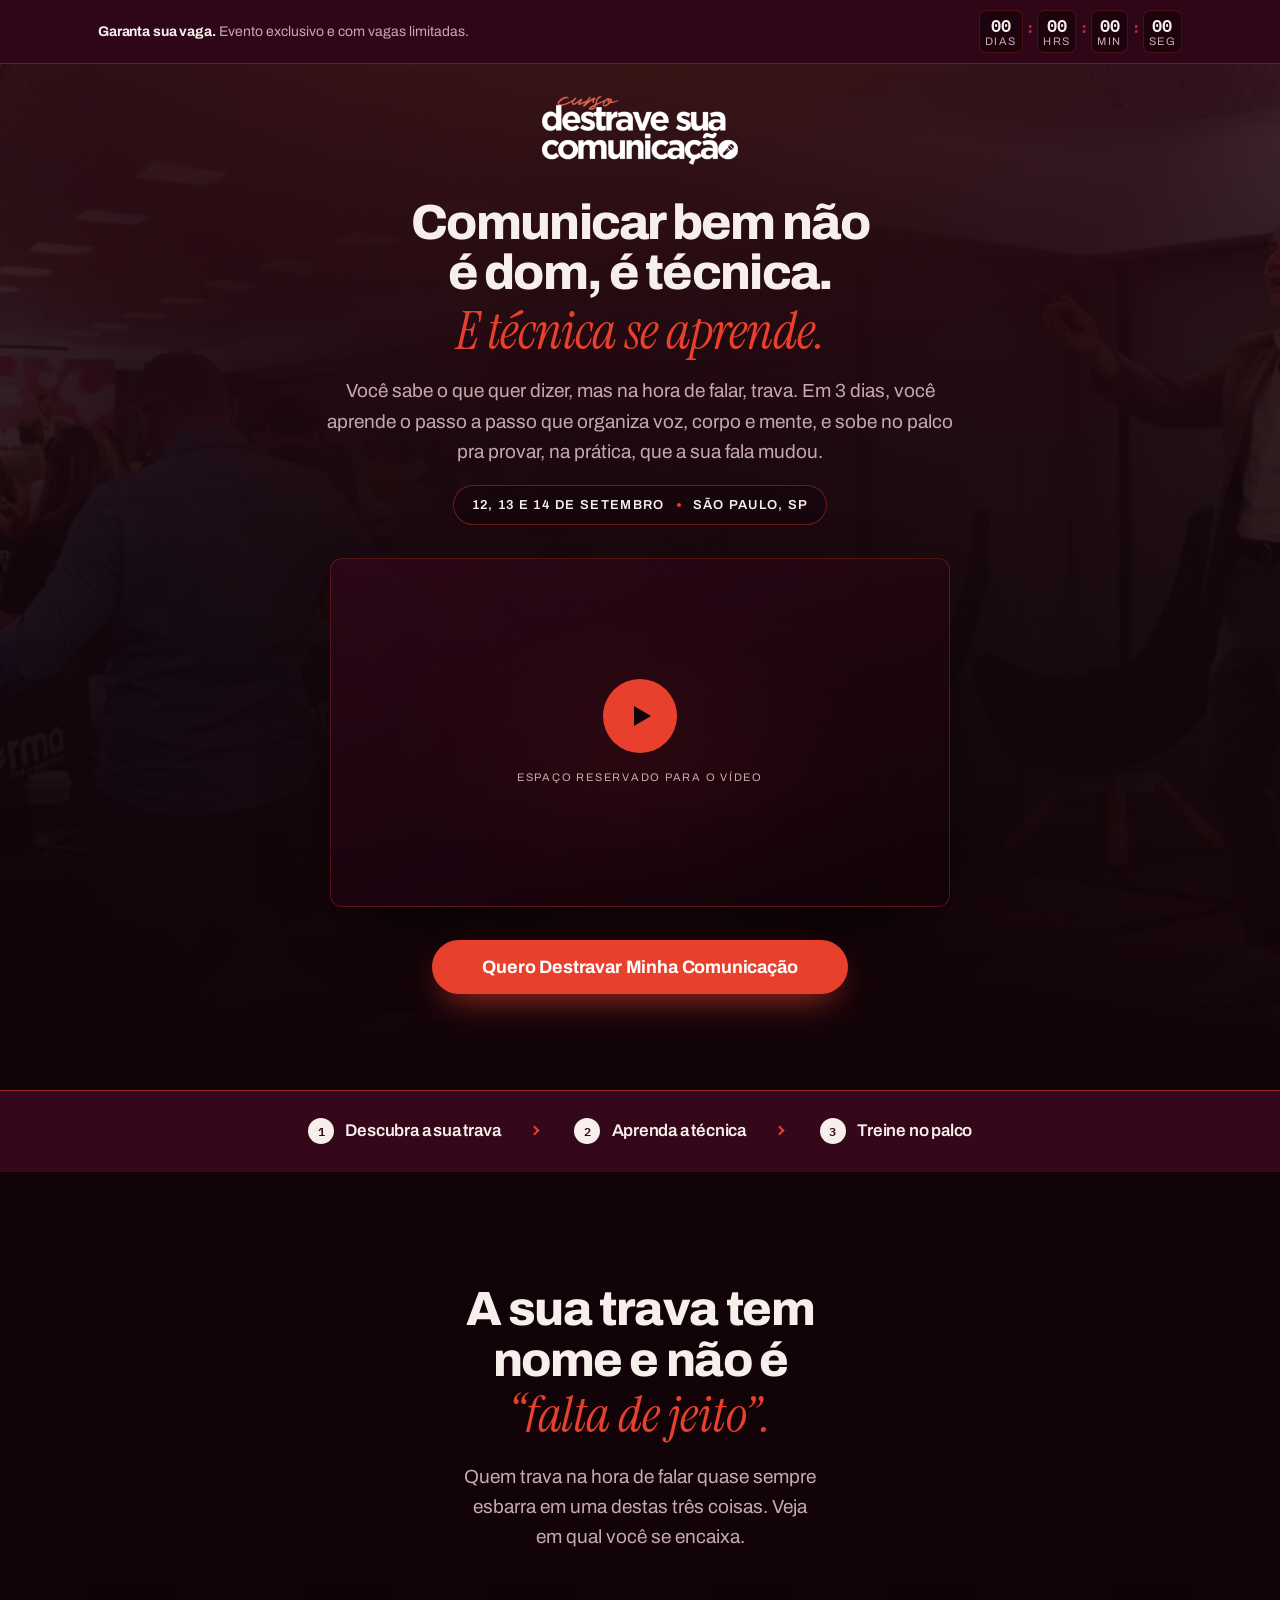
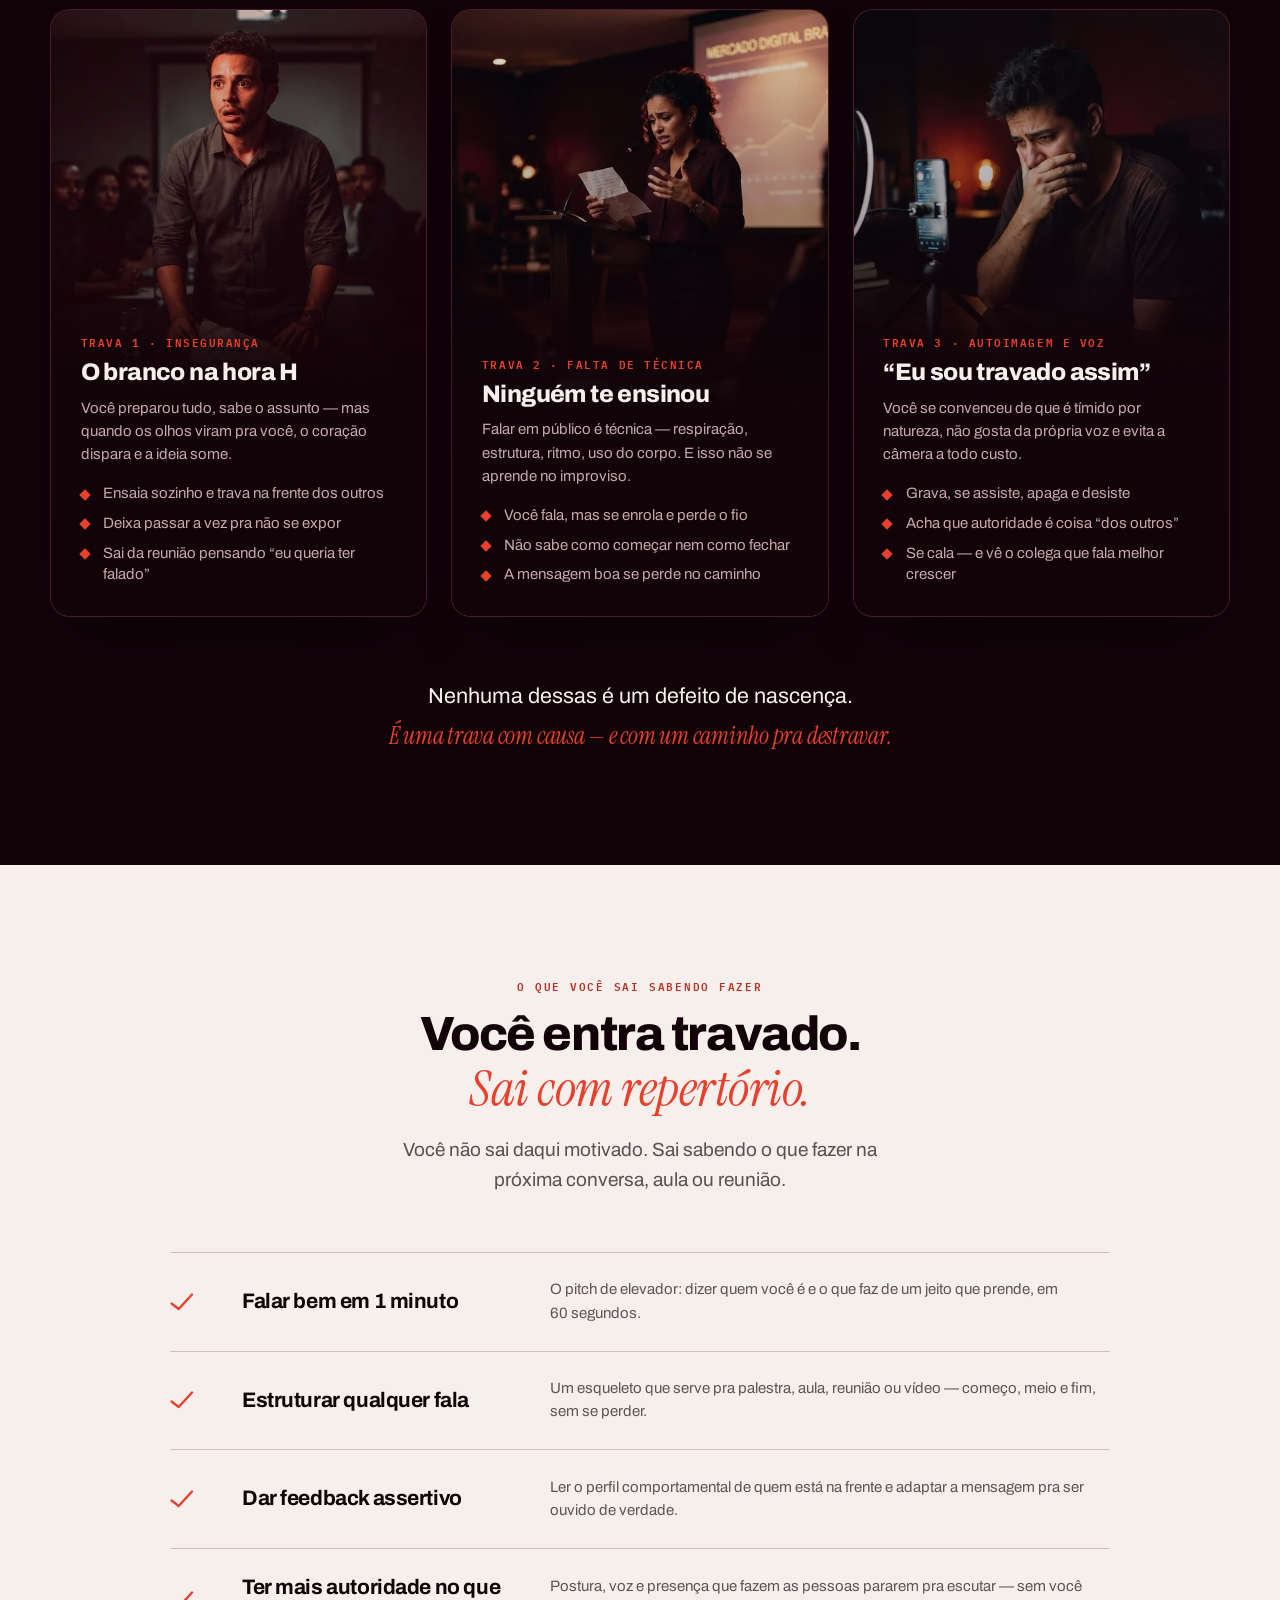
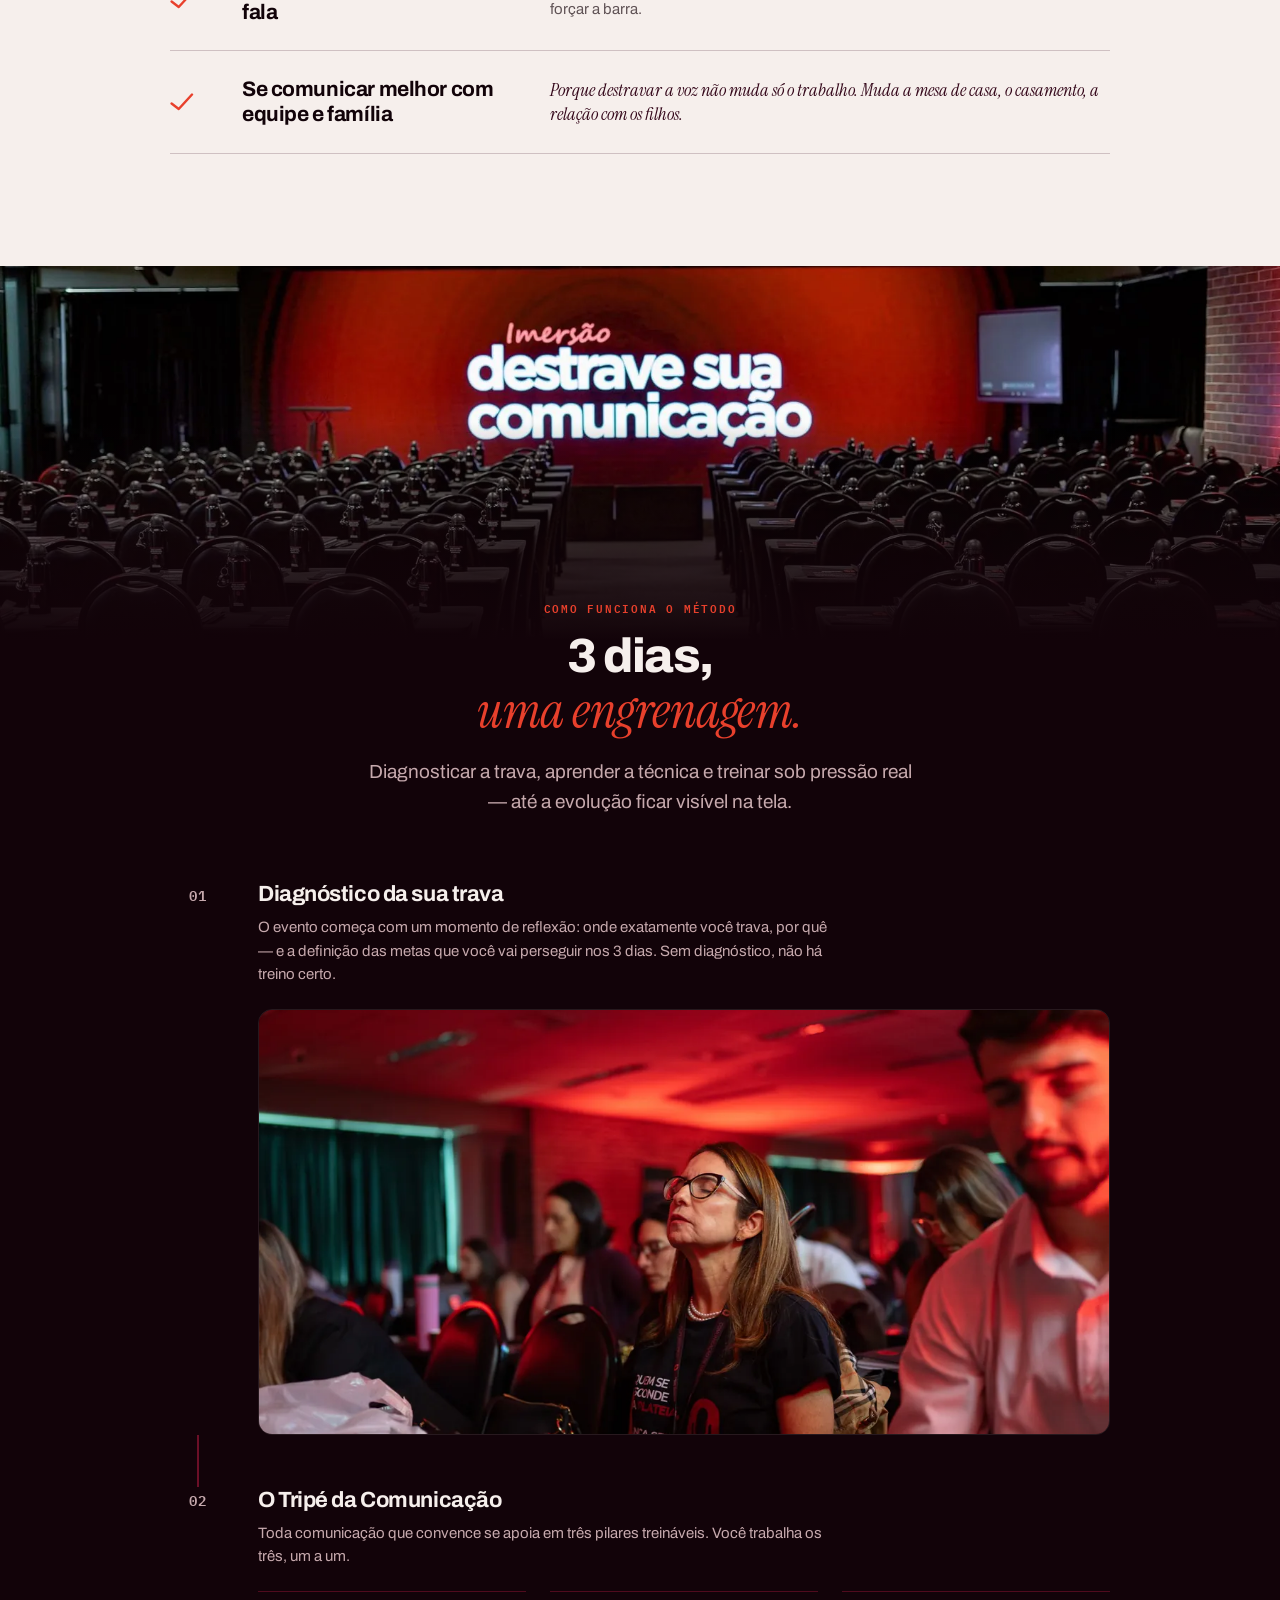
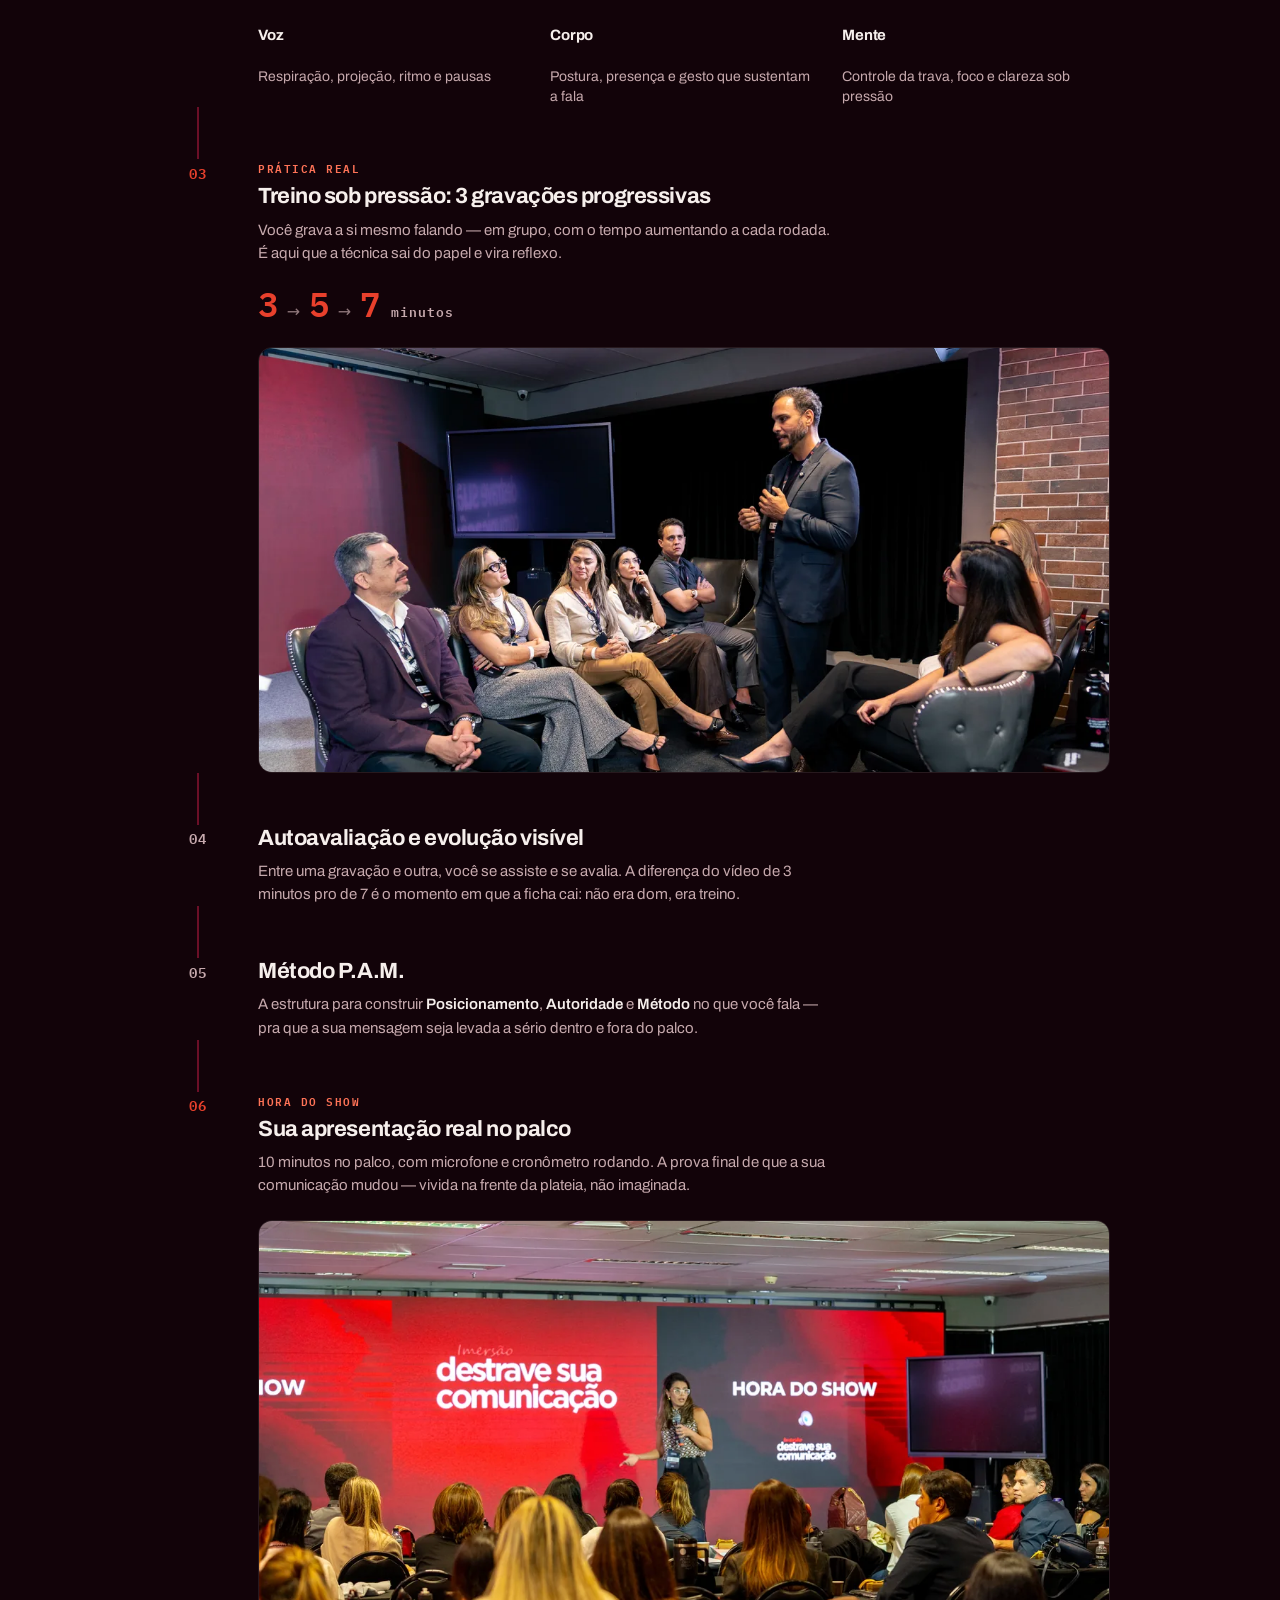
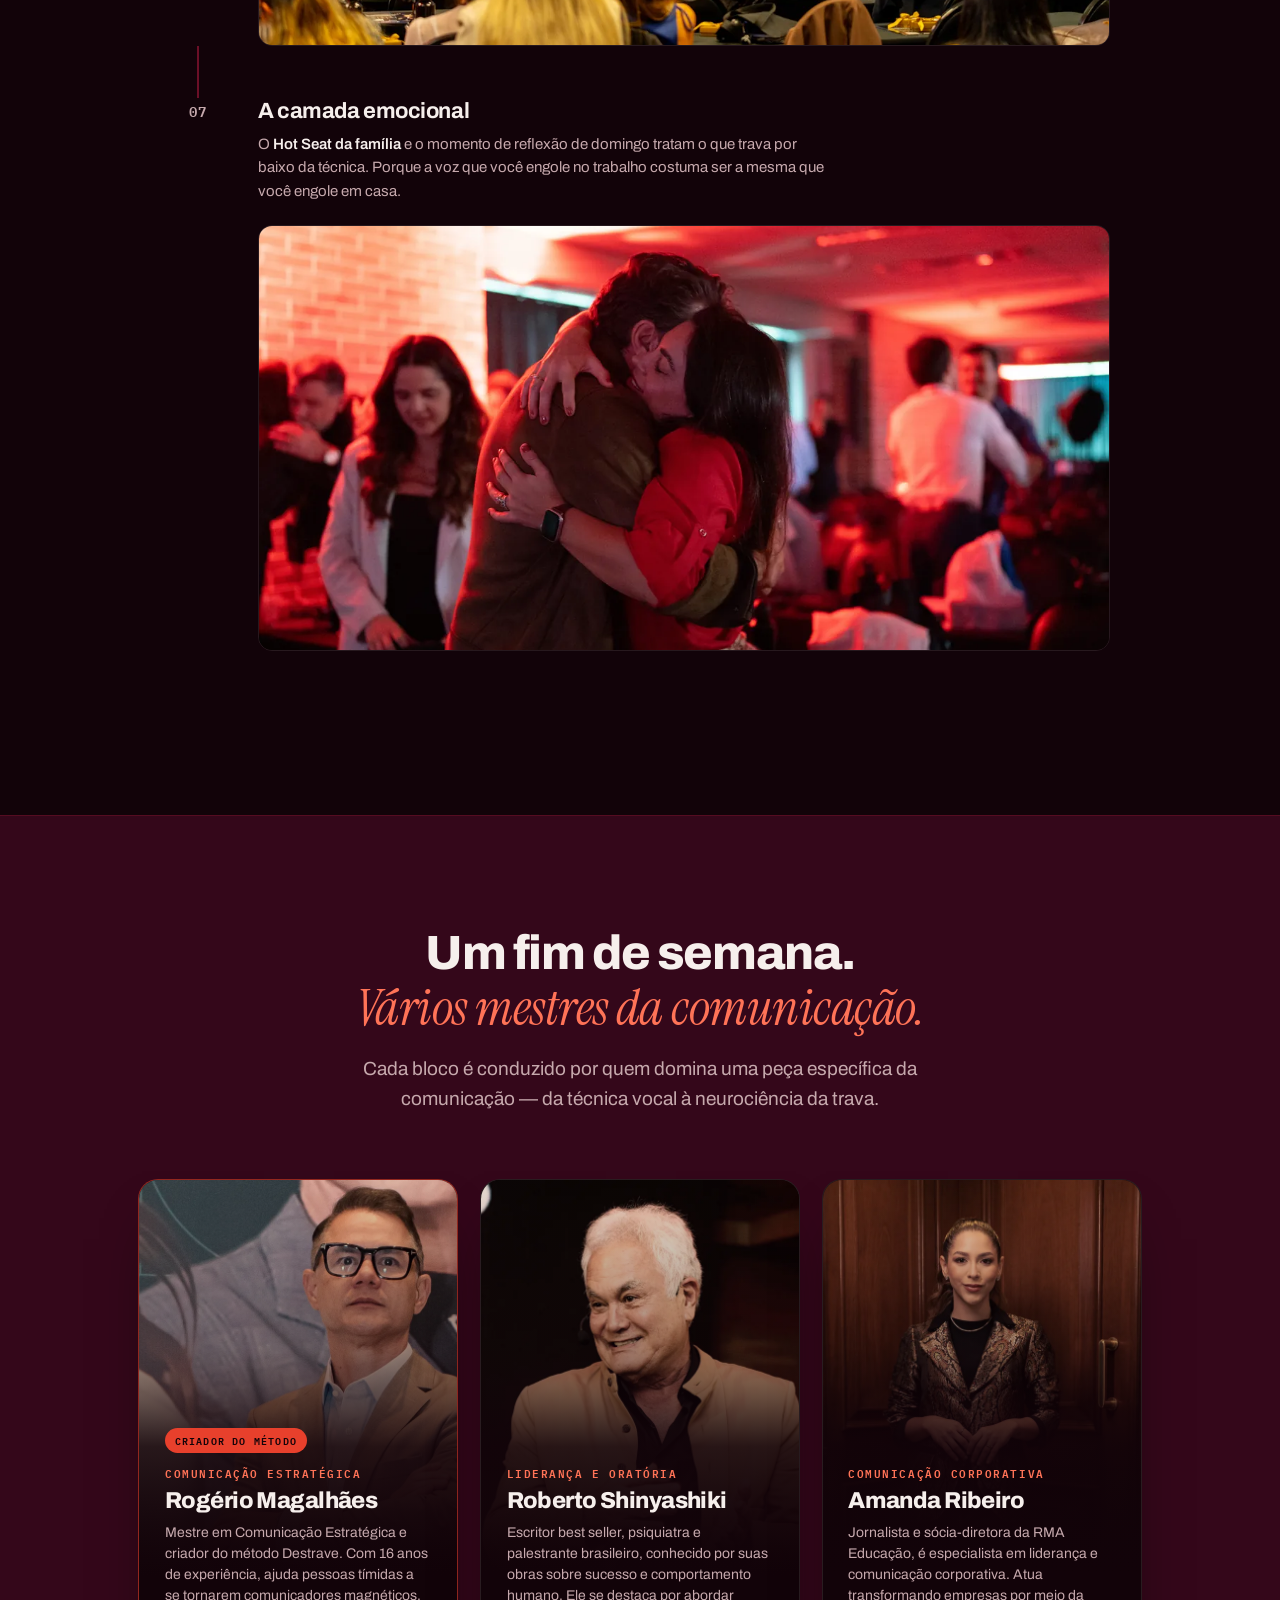
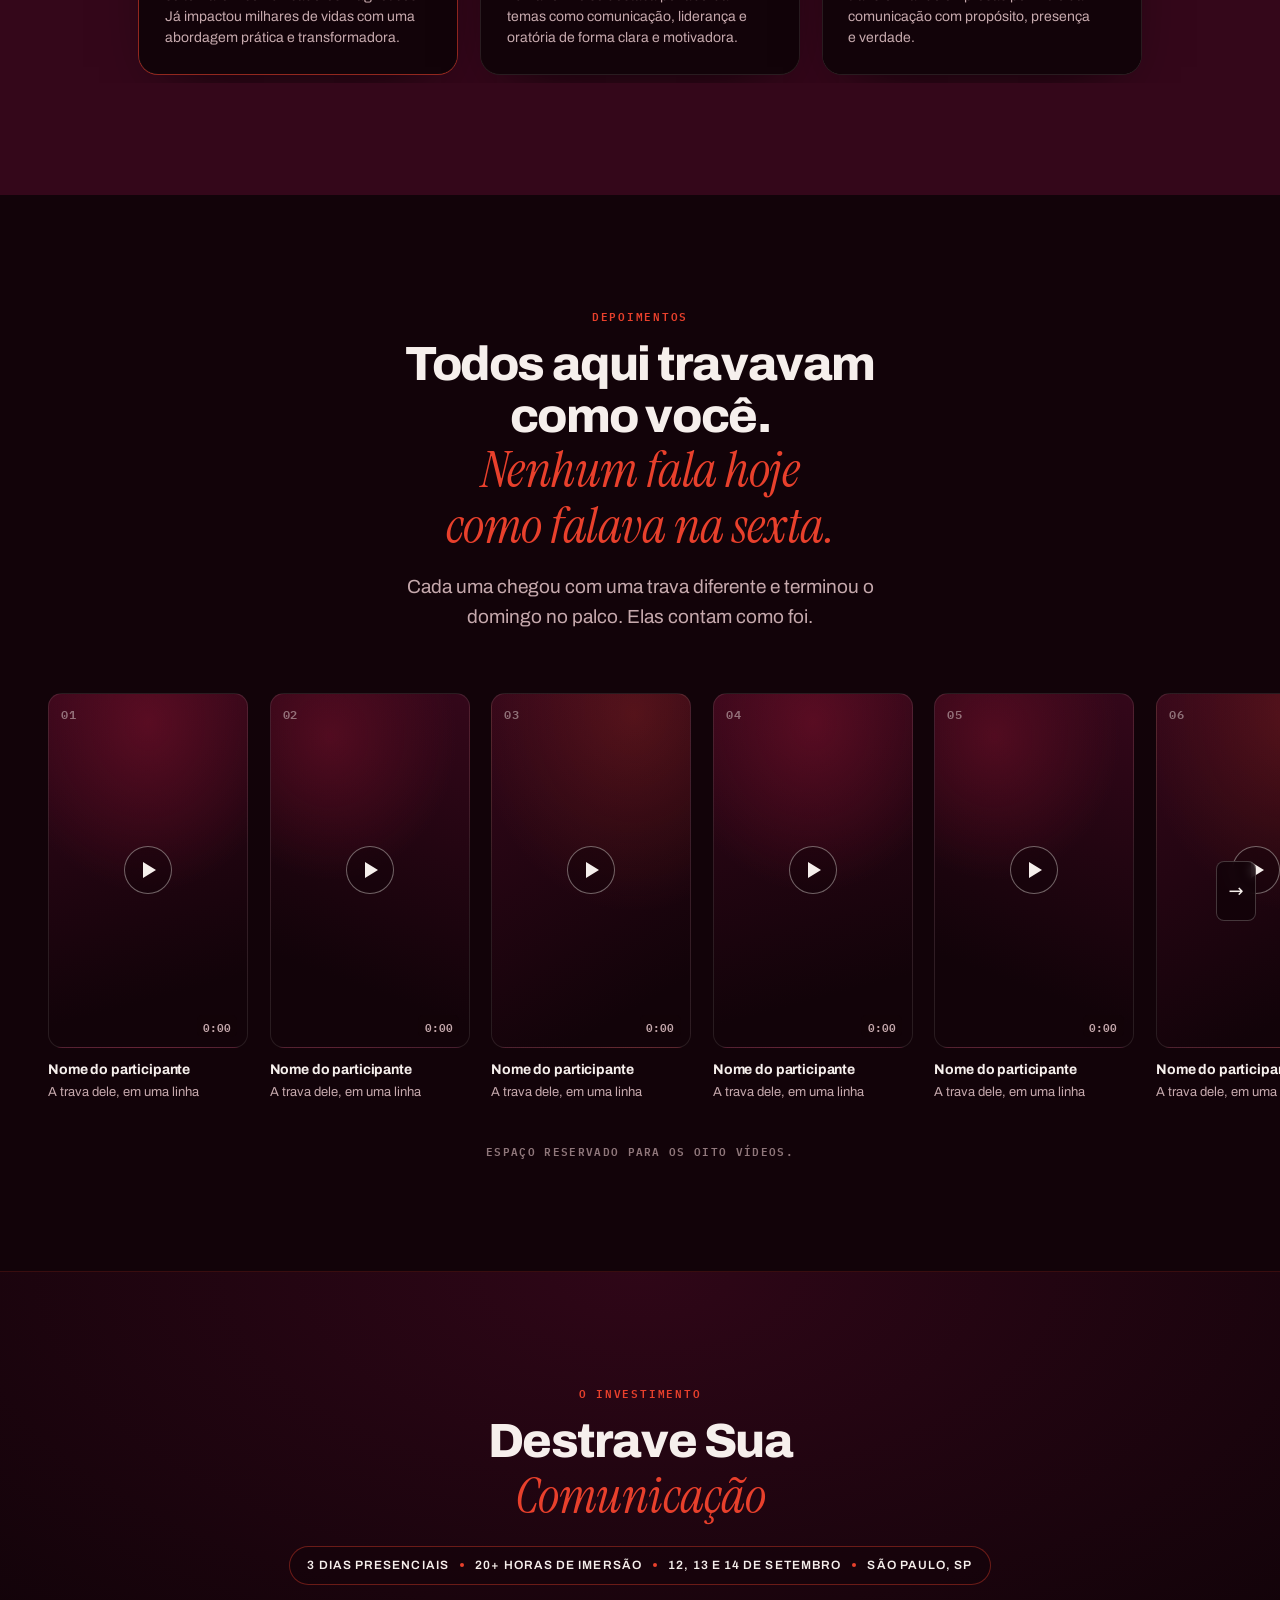
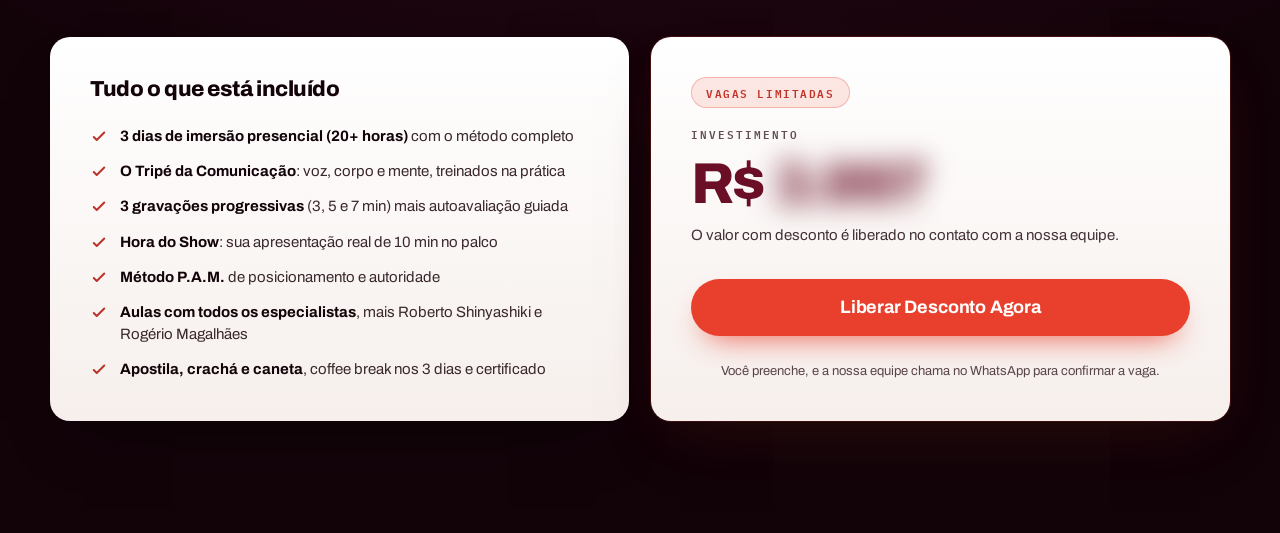
==== commit e300f19e: "Cria a dobra de oferta com captação e página de obrigado A dobra 7 fecha a página no formato da refe" ====
--- a/index.html
+++ b/index.html
@@ -4,17 +4,21 @@
   <meta charset="UTF-8">
   <meta name="viewport" content="width=device-width, initial-scale=1">
 
-  <!-- ===== SEO / OG — ajustar domínio e imagem quando estiverem definidos ===== -->
+  <!-- ===== SEO / OG ===== -->
   <title>Destrave · Comunicar bem não é dom, é técnica</title>
   <meta name="description" content="Em 3 dias você aprende o passo a passo que organiza voz, corpo e mente e sobe no palco para provar, na prática, que a sua fala mudou.">
   <meta name="robots" content="index, follow">
-  <link rel="canonical" href="https://SEU-DOMINIO.com.br/">
+  <link rel="canonical" href="https://rmaeducacao.com.br/destrave/">
 
   <meta property="og:type" content="website">
   <meta property="og:title" content="Destrave · Comunicar bem não é dom, é técnica">
   <meta property="og:description" content="Em 3 dias você aprende o passo a passo que organiza voz, corpo e mente e sobe no palco para provar, na prática, que a sua fala mudou.">
-  <meta property="og:image" content="https://SEU-DOMINIO.com.br/assets/img/og-image.jpg">
-  <meta property="og:url" content="https://SEU-DOMINIO.com.br/">
+  <meta property="og:image" content="https://rmaeducacao.com.br/destrave/assets/img/og-image.jpg">
+  <meta property="og:image:width" content="1200">
+  <meta property="og:image:height" content="630">
+  <meta property="og:image:alt" content="Plateia e palestrante durante uma edição do Destrave.">
+  <meta property="og:url" content="https://rmaeducacao.com.br/destrave/">
+  <meta property="og:site_name" content="RMA Educação">
   <meta property="og:locale" content="pt_BR">
   <meta name="twitter:card" content="summary_large_image">
   <meta name="theme-color" content="#120309">
@@ -676,15 +680,190 @@
     </section>
 
     <!-- ============================================================
-         PRÓXIMAS DOBRAS entram aqui
+         DOBRA 7 — a oferta: o que está incluído e o investimento
+         O valor fica borrado de propósito: quem quer o número preenche
+         o formulário. Trocar o preço em .preco__num e no data-valor.
          ============================================================ -->
-    <section id="formulario" class="placeholder-section">
-      <div class="container">
-        <p>Próxima etapa: formulário.</p>
+    <section class="oferta" id="formulario">
+
+      <div class="oferta__intro">
+        <p class="oferta__eyebrow" data-reveal>O investimento</p>
+        <h2 class="oferta__title" data-reveal>
+          Destrave Sua
+          <span class="oferta__title-em">Comunicação</span>
+        </h2>
+        <p class="oferta__meta" data-reveal>
+          <span class="oferta__meta-item">3 dias presenciais</span>
+          <span class="oferta__meta-dot" aria-hidden="true"></span>
+          <span class="oferta__meta-item">20+ horas de imersão</span>
+          <span class="oferta__meta-dot" aria-hidden="true"></span>
+          <span class="oferta__meta-item">12, 13 e 14 de setembro</span>
+          <span class="oferta__meta-dot" aria-hidden="true"></span>
+          <span class="oferta__meta-item">São Paulo, SP</span>
+        </p>
+      </div>
+
+      <div class="oferta__grid">
+
+        <!-- ----- Card 1: o que entra ----- -->
+        <div class="oferta__card oferta__incluso" data-reveal>
+          <h3 class="oferta__card-title">Tudo o que está incluído</h3>
+          <ul class="incluso__lista">
+          <li>
+            <svg class="incluso__check" viewBox="0 0 24 24" aria-hidden="true"><path d="M5 12l4 4 10-10"/></svg>
+            <span><b>3 dias de imersão presencial (20+ horas)</b> com o método completo</span>
+          </li>
+          <li>
+            <svg class="incluso__check" viewBox="0 0 24 24" aria-hidden="true"><path d="M5 12l4 4 10-10"/></svg>
+            <span><b>O Tripé da Comunicação</b>: voz, corpo e mente, treinados na prática</span>
+          </li>
+          <li>
+            <svg class="incluso__check" viewBox="0 0 24 24" aria-hidden="true"><path d="M5 12l4 4 10-10"/></svg>
+            <span><b>3 gravações progressivas</b> (3, 5 e 7 min) mais autoavaliação guiada</span>
+          </li>
+          <li>
+            <svg class="incluso__check" viewBox="0 0 24 24" aria-hidden="true"><path d="M5 12l4 4 10-10"/></svg>
+            <span><b>Hora do Show</b>: sua apresentação real de 10 min no palco</span>
+          </li>
+          <li>
+            <svg class="incluso__check" viewBox="0 0 24 24" aria-hidden="true"><path d="M5 12l4 4 10-10"/></svg>
+            <span><b>Método P.A.M.</b> de posicionamento e autoridade</span>
+          </li>
+          <li>
+            <svg class="incluso__check" viewBox="0 0 24 24" aria-hidden="true"><path d="M5 12l4 4 10-10"/></svg>
+            <span><b>Aulas com todos os especialistas</b>, mais Roberto Shinyashiki e Rogério Magalhães</span>
+          </li>
+          <li>
+            <svg class="incluso__check" viewBox="0 0 24 24" aria-hidden="true"><path d="M5 12l4 4 10-10"/></svg>
+            <span><b>Apostila, crachá e caneta</b>, coffee break nos 3 dias e certificado</span>
+          </li>
+          </ul>
+        </div>
+
+        <!-- ----- Card 2: o preço ----- -->
+        <div class="oferta__card oferta__preco" data-reveal>
+          <p class="preco__selo">Vagas limitadas</p>
+          <p class="preco__label">Investimento</p>
+
+          <p class="preco__valor">
+            <span class="preco__rs">R$</span>
+            <span class="preco__num" aria-hidden="true">3.997</span>
+            <span class="sr-only">Valor liberado no contato com a equipe.</span>
+          </p>
+
+          <p class="preco__nota">
+            O valor com desconto é liberado no contato com a nossa equipe.
+          </p>
+
+          <button class="btn btn--primary preco__cta" type="button" data-abrir-modal>
+            Liberar Desconto Agora
+          </button>
+
+          <p class="preco__rodape">
+            Você preenche, e a nossa equipe chama no WhatsApp para confirmar a vaga.
+          </p>
+        </div>
+
       </div>
     </section>
 
   </main>
+
+  <!-- ============================================================
+       MODAL DE CAPTAÇÃO
+       Abre em qualquer elemento com [data-abrir-modal]. O destino do
+       lead e o WhatsApp ficam no bloco CONFIG no topo de main.js.
+       ============================================================ -->
+  <div class="modal" id="modal-lead" hidden>
+    <div class="modal__fundo" data-fechar-modal></div>
+
+    <div class="modal__card" role="dialog" aria-modal="true" aria-labelledby="modal-titulo">
+      <button class="modal__fechar" type="button" data-fechar-modal aria-label="Fechar">
+        <svg viewBox="0 0 24 24" aria-hidden="true"><path d="M6 6l12 12M18 6L6 18"/></svg>
+      </button>
+
+      <h2 class="modal__titulo" id="modal-titulo">Libere o seu desconto</h2>
+      <p class="modal__sub">
+        Preencha os seus dados. Nossa equipe entra em contato pelo WhatsApp para
+        confirmar a sua vaga e o valor com desconto.
+      </p>
+
+      <form class="lead" id="form-lead" novalidate>
+
+        <label class="lead__campo">
+          <span class="lead__label">Seu nome <em aria-hidden="true">*</em></span>
+          <input class="lead__input" type="text" name="nome" required
+                 autocomplete="name" placeholder="Como podemos te chamar">
+        </label>
+
+        <label class="lead__campo">
+          <span class="lead__label">Seu melhor e-mail <em aria-hidden="true">*</em></span>
+          <input class="lead__input" type="email" name="email" required
+                 autocomplete="email" placeholder="voce@email.com.br">
+        </label>
+
+        <label class="lead__campo">
+          <span class="lead__label">WhatsApp <em aria-hidden="true">*</em></span>
+          <input class="lead__input" type="tel" name="whatsapp" required
+                 id="lead-whatsapp" autocomplete="tel" inputmode="tel"
+                 maxlength="16" placeholder="(11) 91234-5678">
+        </label>
+
+        <label class="lead__campo">
+          <span class="lead__label">Qual sua renda média mensal? <em aria-hidden="true">*</em></span>
+          <select class="lead__input lead__select" name="renda" required>
+            <option value="" disabled selected>Selecione</option>
+            <option>Até R$2.500</option>
+            <option>R$2.500 a R$5.000</option>
+            <option>R$5.000 a R$10.000</option>
+            <option>R$10.000 a R$15.000</option>
+            <option>R$15.000 a R$20.000</option>
+            <option>Acima de R$20.000</option>
+          </select>
+        </label>
+
+        <label class="lead__campo">
+          <span class="lead__label">Qual seu cargo? <em aria-hidden="true">*</em></span>
+          <select class="lead__input lead__select" name="cargo" required>
+            <option value="" disabled selected>Selecione</option>
+            <option>CEO / Fundador / Sócio</option>
+            <option>Diretor / C-Level (CFO, CMO, CTO, etc.)</option>
+            <option>Gerente / Head / Coordenador</option>
+            <option>Especialista / Analista</option>
+            <option>Assistente / Operacional</option>
+            <option>Autônomo / Profissional Liberal</option>
+            <option>Não trabalho</option>
+          </select>
+        </label>
+
+        <label class="lead__campo">
+          <span class="lead__label">Em que podemos te ajudar? <em aria-hidden="true">*</em></span>
+          <select class="lead__input lead__select" name="objetivo" required>
+            <option value="" disabled selected>Selecione</option>
+            <option>Medo de falar em público</option>
+            <option>Insegurança diante de câmeras e redes sociais</option>
+            <option>Dificuldade em liderar conversas e apresentações</option>
+            <option>Problemas com timidez e presença pessoal</option>
+            <option>Quero desenvolver habilidades de comunicação para minha profissão</option>
+          </select>
+        </label>
+
+        <!-- Preenchidos pelo JS a partir da URL, para o lead chegar com origem -->
+        <input type="hidden" name="utm_source">
+        <input type="hidden" name="utm_medium">
+        <input type="hidden" name="utm_campaign">
+        <input type="hidden" name="utm_content">
+        <input type="hidden" name="utm_term">
+        <input type="hidden" name="referrer">
+
+        <p class="lead__erro" id="lead-erro" role="alert" hidden></p>
+
+        <button class="btn btn--primary lead__enviar" type="submit">
+          Enviar e liberar meu desconto
+        </button>
+      </form>
+    </div>
+  </div>
 
   <script src="assets/js/main.js" defer></script>
 </body>
--- a/assets/css/style.css
+++ b/assets/css/style.css
@@ -1575,10 +1575,516 @@
   .depo:focus-within .depo__poster { transform: none; }
 }
 
-/* ---------- 16. Placeholder das próximas dobras ---------- */
-.placeholder-section {
-  padding-block: var(--space-6);
-  background: var(--ink);
+/* ---------- 16. Dobra 7: a oferta ----------
+   Dois cards claros sobre o vinho. A dobra 6 termina no escuro, e a
+   página inteira é escura fora da dobra 3 — o claro aqui é o que faz o
+   olho parar no preço depois de sete dobras de leitura corrida.
+   O número do preço sai borrado por filtro, com o "R$" nítido ao lado:
+   é o borrão que dá o motivo pra clicar. Não é segurança, o valor está
+   no HTML; é só o gesto visual.
+   ------------------------------------------------- */
+.oferta {
+  padding-block: clamp(3.5rem, 9vw, 7rem);
+  padding-inline: var(--gutter);
+  background:
+    radial-gradient(120% 90% at 50% 0%,
+      color-mix(in srgb, var(--wine) 85%, var(--ink)) 0%,
+      var(--ink) 62%);
+  border-top: 1px solid color-mix(in srgb, var(--flame) 18%, transparent);
+}
+
+.oferta__intro {
+  /* Mais largo que os outros intros da página porque a pílula de baixo
+     carrega quatro itens e, a 40rem, quebrava com a cidade sozinha. */
+  max-width: 48rem;
+  margin-inline: auto;
+  text-align: center;
+}
+
+.oferta__eyebrow {
+  font-family: var(--font-mono);
+  font-size: 0.6875rem;
+  font-weight: 600;
+  letter-spacing: 0.16em;
+  text-transform: uppercase;
+  color: var(--flame);
+}
+
+.oferta__title {
+  margin-top: 0.9rem;
+  font-size: clamp(1.75rem, 1.1rem + 2.6vw, 3rem);
+  font-weight: 800;
+  line-height: 1.08;
+  letter-spacing: -0.03em;
+  text-wrap: balance;
+}
+
+.oferta__title-em {
+  display: block;
+  font-family: var(--font-emphasis);
+  font-weight: 400;
+  font-style: italic;
+  font-size: 1.07em;
+  letter-spacing: -0.01em;
+  color: var(--flame);
+}
+
+/* Mesma pílula da hero: repete o gesto que abriu a página. */
+.oferta__meta {
+  display: flex;
+  flex-wrap: wrap;
+  align-items: center;
+  justify-content: center;
+  gap: 0.4rem 0.7rem;
+  width: fit-content;
+  margin: clamp(1rem, 2.5vw, 1.4rem) auto 0;
+  padding: 0.55rem 1.1rem;
+  border: 1px solid color-mix(in srgb, var(--flame) 40%, transparent);
+  border-radius: 999px;
+  background: color-mix(in srgb, var(--ink) 45%, transparent);
+  font-size: clamp(0.625rem, 0.6rem + 0.2vw, 0.75rem);
+  font-weight: 600;
+  letter-spacing: 0.09em;
+  text-transform: uppercase;
+  color: var(--bone);
+}
+
+.oferta__meta-dot {
+  width: 4px;
+  height: 4px;
+  border-radius: 50%;
+  background: var(--flame);
+  flex: none;
+}
+
+/* ----- A grade dos dois cards ----- */
+.oferta__grid {
+  display: grid;
+  gap: clamp(1rem, 2.5vw, 1.35rem);
+  max-width: var(--container);
+  margin: clamp(2.25rem, 5vw, 3.25rem) auto 0;
+}
+
+@media (min-width: 900px) {
+  .oferta__grid {
+    grid-template-columns: 1fr 1fr;
+    align-items: stretch;
+  }
+}
+
+.oferta__card {
+  display: flex;
+  flex-direction: column;
+  padding: clamp(1.5rem, 3.4vw, 2.5rem);
+  border-radius: 20px;
+  background: linear-gradient(180deg, #fff 0%, var(--bone) 100%);
+  color: var(--ink);
+  box-shadow: 0 30px 60px -32px rgba(0, 0, 0, 0.55);
+}
+
+.oferta__card-title {
+  margin-bottom: clamp(1.1rem, 2.5vw, 1.5rem);
+  font-size: clamp(1.125rem, 1.02rem + 0.42vw, 1.375rem);
+  font-weight: 800;
+  line-height: 1.15;
+  letter-spacing: -0.02em;
+}
+
+/* ----- Card 1: a lista do que entra ----- */
+.incluso__lista {
+  display: flex;
+  flex-direction: column;
+  gap: 0.85rem;
+  margin: 0;
+  padding: 0;
+  list-style: none;
+}
+
+.incluso__lista li {
+  display: flex;
+  align-items: flex-start;
+  gap: 0.75rem;
+  font-size: clamp(0.875rem, 0.85rem + 0.14vw, 0.9375rem);
+  line-height: 1.45;
+  /* Cinza-vinho: o preto puro num card creme fica duro pra ler em bloco. */
+  color: color-mix(in srgb, var(--ink) 78%, var(--bone-dim));
+}
+
+.incluso__lista li b {
+  font-weight: 700;
+  color: var(--ink);
+}
+
+/* O flame cru dá 3,5:1 no fundo osso. Esta mistura passa de 5:1,
+   a mesma correção usada na dobra 3. */
+.incluso__check {
+  flex: none;
+  width: 18px;
+  height: 18px;
+  margin-top: 2px;
+  fill: none;
+  stroke: color-mix(in srgb, var(--flame) 75%, var(--wine));
+  stroke-width: 2.6;
+  stroke-linecap: round;
+  stroke-linejoin: round;
+}
+
+/* ----- Card 2: o preço ----- */
+.oferta__preco {
+  gap: 0.75rem;
+  /* O card do lado tem sete linhas e puxa a altura. Centralizar aqui
+     transforma a sobra num respiro em volta do preço, em vez de um
+     buraco entre a nota e o botão. */
+  justify-content: center;
+  box-shadow:
+    0 30px 60px -30px rgba(0, 0, 0, 0.55),
+    0 0 0 1px color-mix(in srgb, var(--flame) 22%, transparent),
+    0 20px 60px -30px color-mix(in srgb, var(--flame) 30%, transparent);
+}
+
+.preco__selo {
+  align-self: flex-start;
+  padding: 0.55rem 0.9rem;
+  border: 1px solid color-mix(in srgb, var(--flame) 30%, transparent);
+  border-radius: 999px;
+  background: color-mix(in srgb, var(--flame) 12%, transparent);
+  font-family: var(--font-mono);
+  font-size: 0.6875rem;
+  font-weight: 600;
+  letter-spacing: 0.14em;
+  line-height: 1;
+  text-transform: uppercase;
+  color: color-mix(in srgb, var(--flame) 78%, var(--wine));
+}
+
+.preco__label {
+  margin-top: 0.35rem;
+  font-family: var(--font-mono);
+  font-size: 0.6875rem;
+  font-weight: 600;
+  letter-spacing: 0.18em;
+  text-transform: uppercase;
+  color: color-mix(in srgb, var(--ink) 55%, var(--bone-dim));
+}
+
+.preco__valor {
+  display: flex;
+  align-items: baseline;
+  gap: 0.6rem;
+  font-size: clamp(2.4rem, 1.6rem + 3.4vw, 3.6rem);
+  font-weight: 800;
+  line-height: 1;
+  letter-spacing: -0.03em;
+  color: var(--wine-lift);
+}
+
+/* O borrão. Sem seleção e sem cursor: copiar o número mataria o gesto. */
+.preco__num {
+  filter: blur(14px);
+  user-select: none;
+  -webkit-user-select: none;
+  pointer-events: none;
+}
+
+.preco__nota {
+  font-size: 0.9375rem;
+  line-height: 1.5;
+  color: color-mix(in srgb, var(--ink) 72%, var(--bone-dim));
+}
+
+.preco__cta {
+  width: 100%;
+  margin-top: clamp(0.75rem, 2vw, 1.25rem);
+  padding-block: 1.15rem;
+}
+/* O card é claro: a sombra do botão precisa cair mais fechada aqui. */
+.preco__cta { box-shadow: 0 14px 30px -14px color-mix(in srgb, var(--flame) 90%, transparent); }
+
+.preco__rodape {
+  margin-top: 0.85rem;
+  font-size: 0.8125rem;
+  line-height: 1.45;
+  text-align: center;
+  color: color-mix(in srgb, var(--ink) 60%, var(--bone-dim));
+}
+
+/* ---------- 17. Modal de captação ----------
+   Um <div hidden> e não <dialog>: o showModal() do dialog ainda tem
+   buraco de suporte em WebView do Android, que é de onde vem boa parte
+   do tráfego de anúncio. O foco fica preso por JS.
+   ------------------------------------------- */
+.modal[hidden] { display: none; }
+
+.modal {
+  position: fixed;
+  inset: 0;
+  z-index: 100;
+  display: flex;
+  align-items: flex-start;
+  justify-content: center;
+  padding: clamp(0.75rem, 3vw, 2.5rem);
+  overflow-y: auto;
+  overscroll-behavior: contain;
+}
+
+.modal__fundo {
+  position: fixed;
+  inset: 0;
+  background: color-mix(in srgb, var(--ink) 82%, black);
+  backdrop-filter: blur(3px);
+}
+
+.modal__card {
+  position: relative;
+  width: min(100%, 30rem);
+  margin-block: auto;
+  padding: clamp(1.5rem, 4vw, 2.25rem);
+  border-radius: 20px;
+  background: linear-gradient(180deg, #fff 0%, var(--bone) 100%);
+  color: var(--ink);
+  box-shadow: 0 40px 80px -30px rgba(0, 0, 0, 0.7);
+  animation: modal-entra 240ms cubic-bezier(0.22, 0.61, 0.36, 1) both;
+}
+
+@keyframes modal-entra {
+  from { opacity: 0; transform: translateY(16px) scale(0.98); }
+  to   { opacity: 1; transform: none; }
+}
+
+.modal__fechar {
+  position: absolute;
+  top: 0.85rem;
+  right: 0.85rem;
+  display: grid;
+  place-items: center;
+  width: 2.25rem;
+  height: 2.25rem;
+  padding: 0;
+  border: 1px solid color-mix(in srgb, var(--ink) 12%, transparent);
+  border-radius: 50%;
+  background: color-mix(in srgb, var(--ink) 5%, transparent);
+  cursor: pointer;
+  transition: background var(--transition);
+}
+.modal__fechar:hover { background: color-mix(in srgb, var(--ink) 12%, transparent); }
+.modal__fechar svg {
+  width: 17px;
+  height: 17px;
+  fill: none;
+  stroke: currentColor;
+  stroke-width: 2;
+  stroke-linecap: round;
+}
+
+.modal__titulo {
+  padding-right: 2.5rem;
+  font-size: clamp(1.3rem, 1.15rem + 0.6vw, 1.6rem);
+  font-weight: 800;
+  line-height: 1.15;
+  letter-spacing: -0.025em;
+}
+
+.modal__sub {
+  margin-top: 0.6rem;
+  font-size: 0.9375rem;
+  line-height: 1.5;
+  color: color-mix(in srgb, var(--ink) 72%, var(--bone-dim));
+}
+
+/* ----- O formulário ----- */
+.lead {
+  display: flex;
+  flex-direction: column;
+  gap: 0.9rem;
+  margin-top: clamp(1.25rem, 3vw, 1.6rem);
+}
+
+.lead__campo {
+  display: flex;
+  flex-direction: column;
+  gap: 0.35rem;
+}
+
+.lead__label {
+  font-size: 0.8125rem;
+  font-weight: 700;
+  letter-spacing: -0.005em;
+}
+.lead__label em {
+  font-style: normal;
+  color: color-mix(in srgb, var(--flame) 80%, var(--wine));
+}
+
+.lead__input {
+  width: 100%;
+  padding: 0.8rem 0.9rem;
+  border: 1px solid color-mix(in srgb, var(--ink) 18%, transparent);
+  border-radius: 10px;
+  background: #fff;
+  color: var(--ink);
+  font-family: var(--font-display);
+  font-size: 1rem; /* 16px: abaixo disso o iOS dá zoom ao focar */
+  line-height: 1.3;
+  transition: border-color var(--transition), box-shadow var(--transition);
+}
+
+.lead__input::placeholder { color: color-mix(in srgb, var(--ink) 42%, var(--bone-dim)); }
+
+.lead__input:focus {
+  outline: none;
+  border-color: var(--flame);
+  box-shadow: 0 0 0 3px color-mix(in srgb, var(--flame) 22%, transparent);
+}
+
+/* Seta própria: o select nativo herda a do sistema e destoa do card. */
+.lead__select {
+  appearance: none;
+  padding-right: 2.4rem;
+  background-image: url("data:image/svg+xml,%3Csvg xmlns='http://www.w3.org/2000/svg' viewBox='0 0 24 24' fill='none' stroke='%23120309' stroke-width='2.2' stroke-linecap='round'%3E%3Cpath d='M6 9l6 6 6-6'/%3E%3C/svg%3E");
+  background-repeat: no-repeat;
+  background-position: right 0.85rem center;
+  background-size: 16px;
+  cursor: pointer;
+}
+
+/* Marcado pelo JS quando o campo é enviado inválido. */
+.lead__input.is-invalido {
+  border-color: #c0233a;
+  box-shadow: 0 0 0 3px rgba(192, 35, 58, 0.16);
+}
+
+.lead__erro {
+  margin: 0;
+  font-size: 0.8125rem;
+  font-weight: 600;
+  line-height: 1.4;
+  color: #a81b30;
+}
+.lead__erro[hidden] { display: none; }
+
+.lead__enviar {
+  width: 100%;
+  margin-top: 0.35rem;
+  padding-block: 1.05rem;
+  box-shadow: 0 14px 30px -14px color-mix(in srgb, var(--flame) 90%, transparent);
+}
+.lead__enviar[disabled] {
+  opacity: 0.65;
+  cursor: progress;
+  transform: none;
+}
+
+/* Trava a rolagem do fundo enquanto o modal está aberto. */
+body.modal-aberto { overflow: hidden; }
+
+/* ---------- 18. Página de obrigado ----------
+   Página sem barra fixa e sem contagem: quem chegou aqui já converteu,
+   e a pressa da home só atrapalharia o próximo passo, que é o WhatsApp.
+   -------------------------------------------- */
+.pagina-obrigado {
+  display: flex;
+  min-height: 100vh;
+  min-height: 100dvh;
+  background:
+    radial-gradient(120% 80% at 50% 0%,
+      color-mix(in srgb, var(--wine) 85%, var(--ink)) 0%,
+      var(--ink) 60%);
+}
+
+.obrigado {
+  display: flex;
+  align-items: center;
+  justify-content: center;
+  width: 100%;
+  padding: clamp(1.5rem, 6vw, 3rem) var(--gutter);
+}
+
+.obrigado__card {
+  display: flex;
+  flex-direction: column;
+  align-items: center;
+  width: min(100%, 34rem);
+  padding: clamp(1.75rem, 5vw, 3rem);
+  border: 1px solid color-mix(in srgb, var(--flame) 22%, transparent);
+  border-radius: 20px;
+  background: color-mix(in srgb, var(--ink) 55%, transparent);
+  text-align: center;
+  animation: rise 620ms cubic-bezier(0.22, 0.61, 0.36, 1) both;
+}
+
+.obrigado__logo {
+  width: clamp(9rem, 26vw, 11.5rem);
+  height: auto;
+}
+
+.obrigado__selo {
+  display: grid;
+  place-items: center;
+  width: 3.25rem;
+  height: 3.25rem;
+  margin-top: clamp(1.5rem, 4vw, 2rem);
+  border-radius: 50%;
+  background: color-mix(in srgb, var(--flame) 16%, transparent);
+  border: 1px solid color-mix(in srgb, var(--flame) 40%, transparent);
+}
+.obrigado__selo svg {
+  width: 24px;
+  height: 24px;
+  fill: none;
+  stroke: var(--flame);
+  stroke-width: 2.6;
+  stroke-linecap: round;
+  stroke-linejoin: round;
+}
+
+.obrigado__titulo {
+  margin-top: clamp(1rem, 3vw, 1.35rem);
+  font-size: clamp(1.5rem, 1.2rem + 1.4vw, 2.15rem);
+  font-weight: 800;
+  line-height: 1.12;
+  letter-spacing: -0.03em;
+  text-wrap: balance;
+}
+
+.obrigado__texto {
+  max-width: 40ch;
+  margin-top: clamp(0.75rem, 2vw, 1rem);
   color: var(--bone-dim);
-  border-top: 1px solid color-mix(in srgb, var(--wine-lift) 45%, transparent);
-}
+  font-size: var(--fs-sub);
+  line-height: 1.55;
+  text-wrap: pretty;
+}
+
+/* Verde do WhatsApp, e não o flame da marca: aqui o botão precisa
+   dizer para onde leva antes de dizer de quem é. */
+.obrigado__wpp {
+  width: min(100%, 22rem);
+  margin-top: clamp(1.5rem, 4vw, 2rem);
+  gap: 0.6rem;
+  background: #25d366;
+  color: #08240f;
+  box-shadow: 0 14px 34px -12px rgba(37, 211, 102, 0.55);
+}
+.obrigado__wpp:hover {
+  background: #3ce07a;
+  transform: translateY(-2px);
+  box-shadow: 0 20px 44px -14px rgba(60, 224, 122, 0.6);
+}
+.obrigado__wpp:active { transform: translateY(0); }
+
+.obrigado__wpp-icone {
+  flex: none;
+  width: 22px;
+  height: 22px;
+  fill: currentColor;
+}
+
+.obrigado__voltar {
+  margin-top: clamp(1rem, 2.5vw, 1.35rem);
+  color: var(--bone-dim);
+  font-size: 0.875rem;
+  text-decoration: underline;
+  text-underline-offset: 3px;
+  transition: color var(--transition);
+}
+.obrigado__voltar:hover { color: var(--bone); }
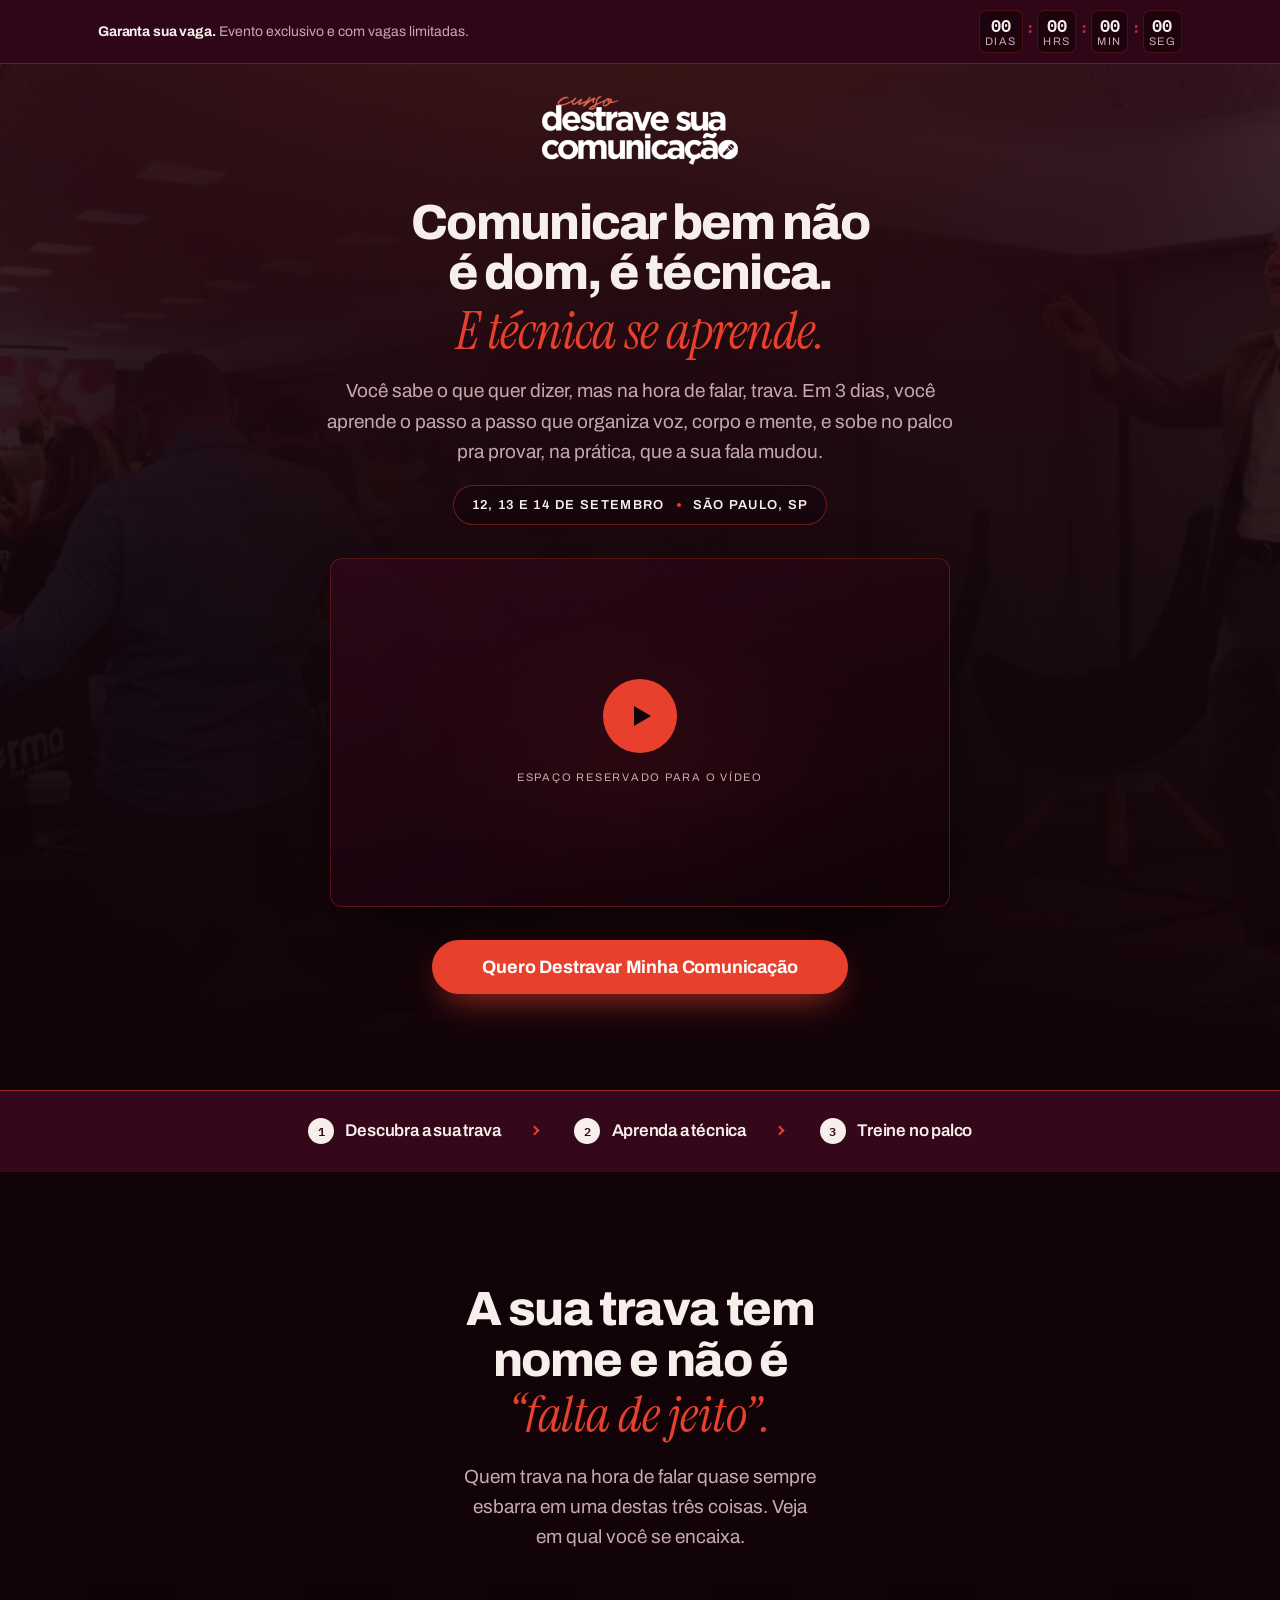
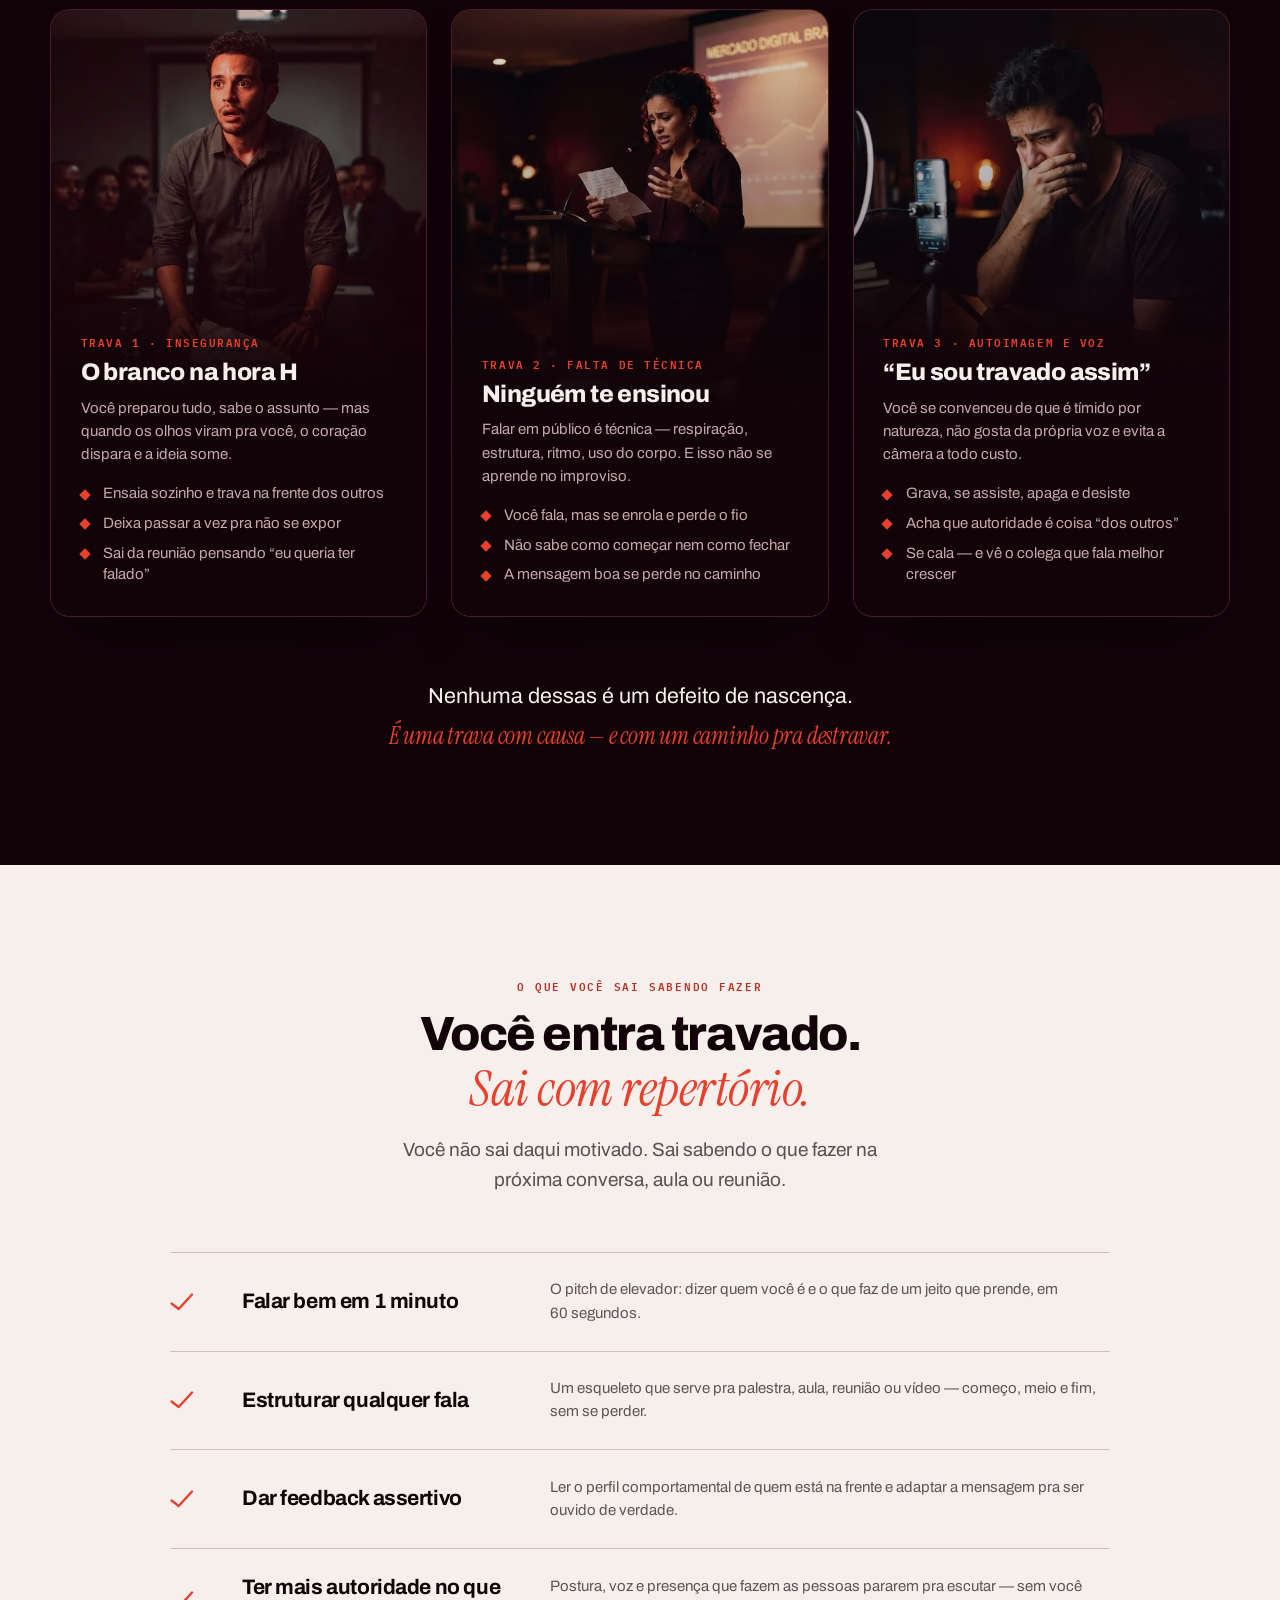
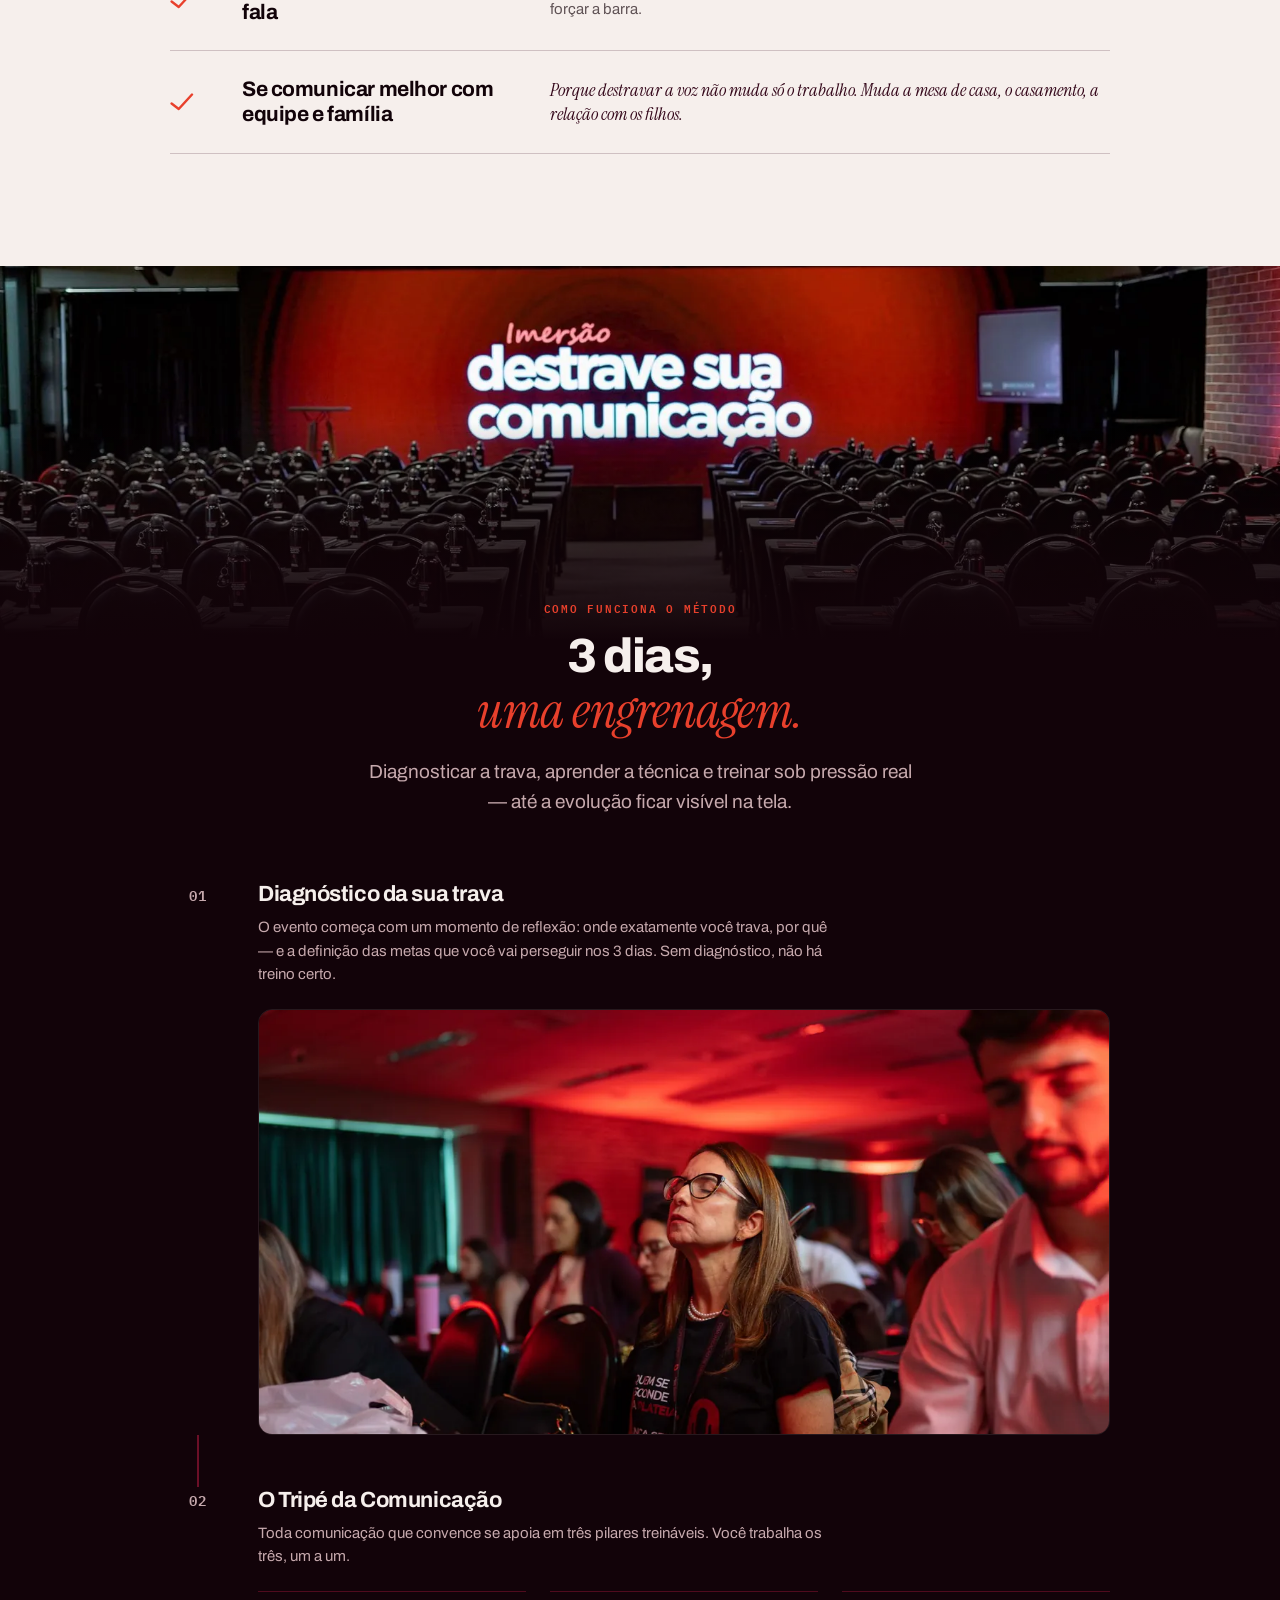
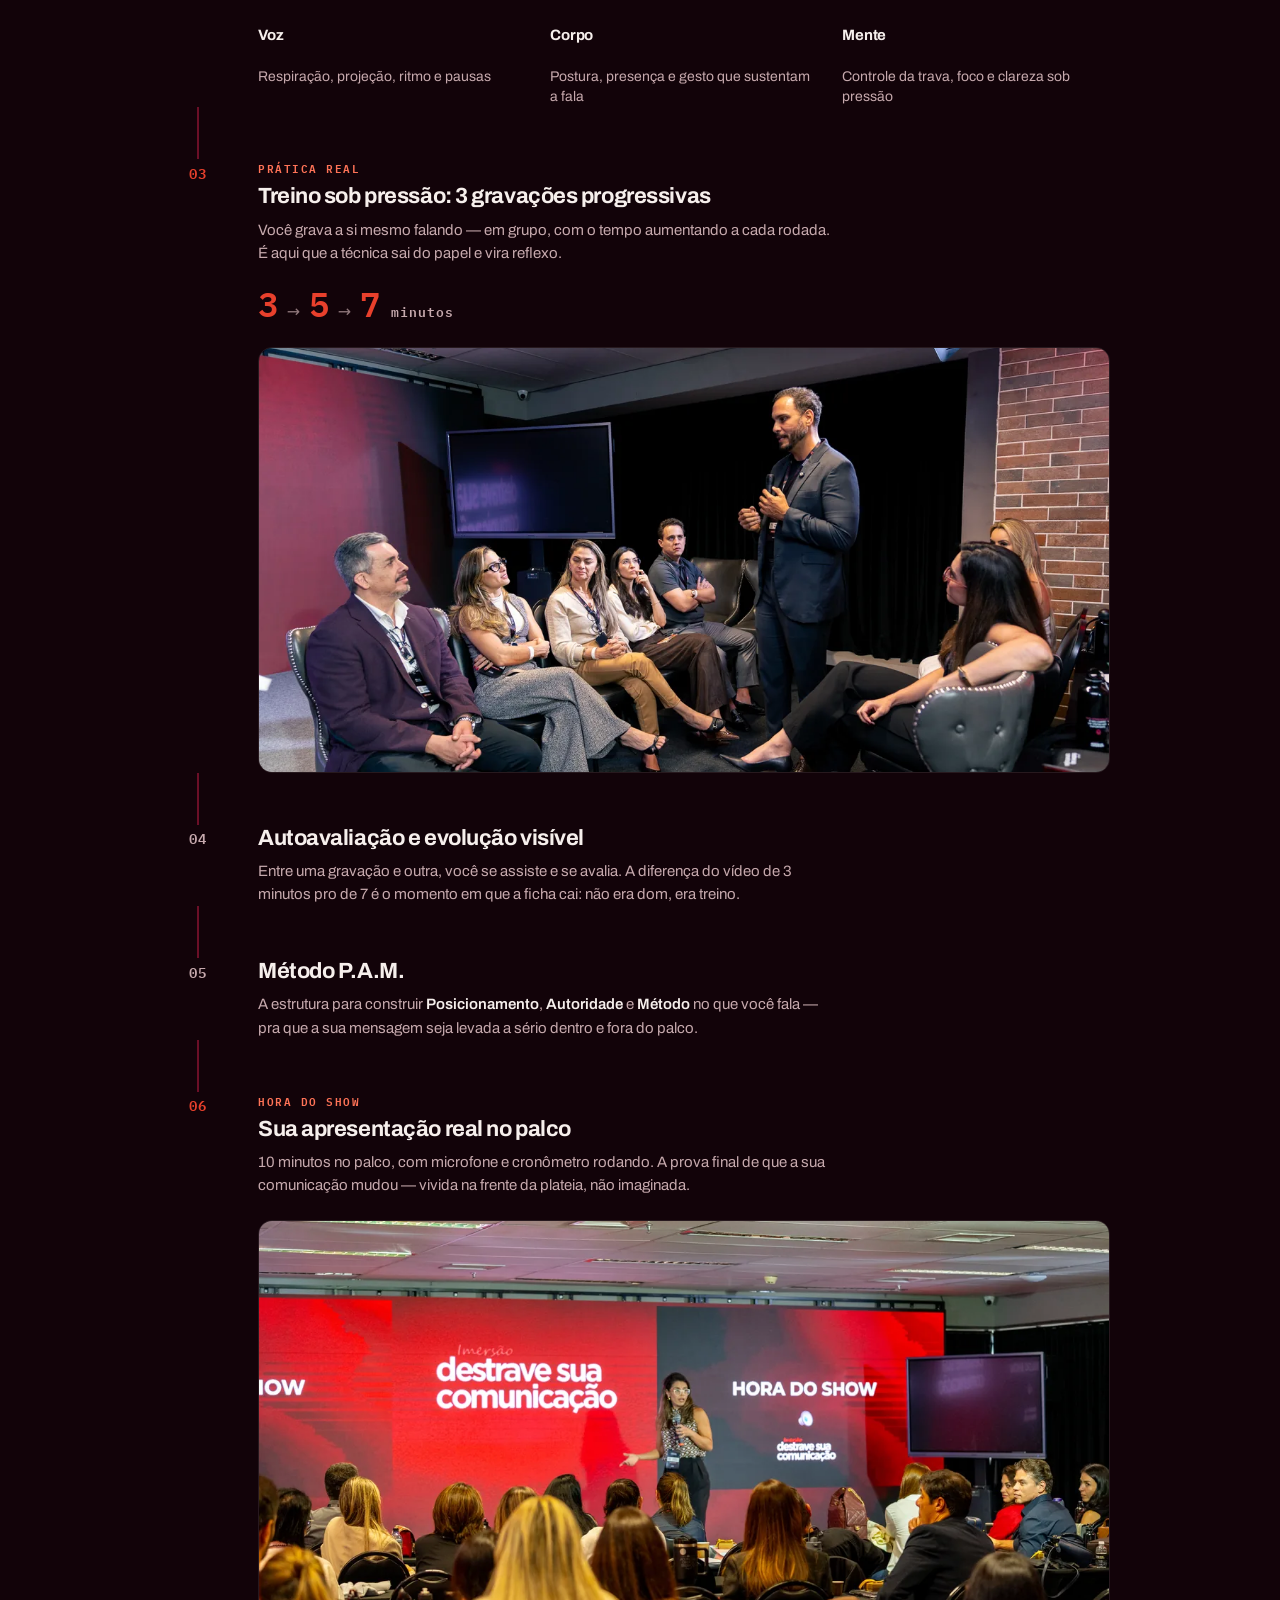
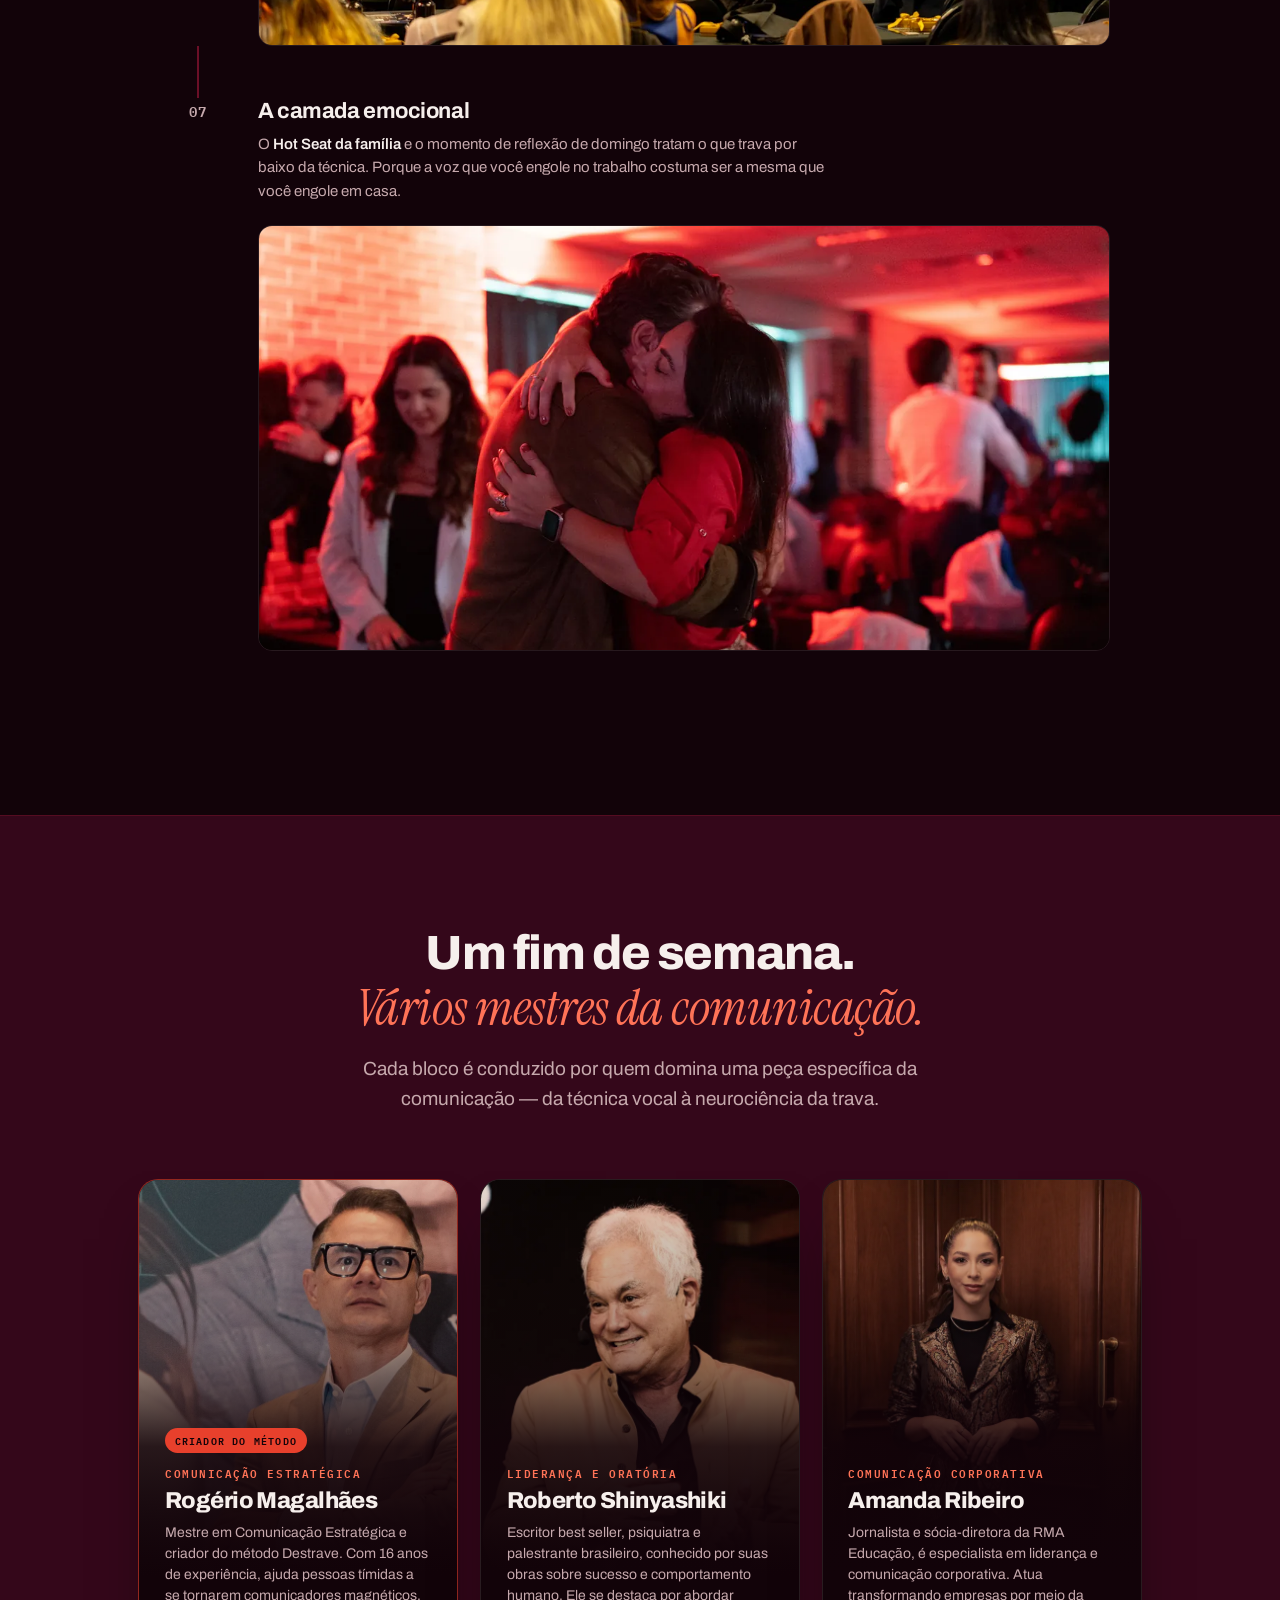
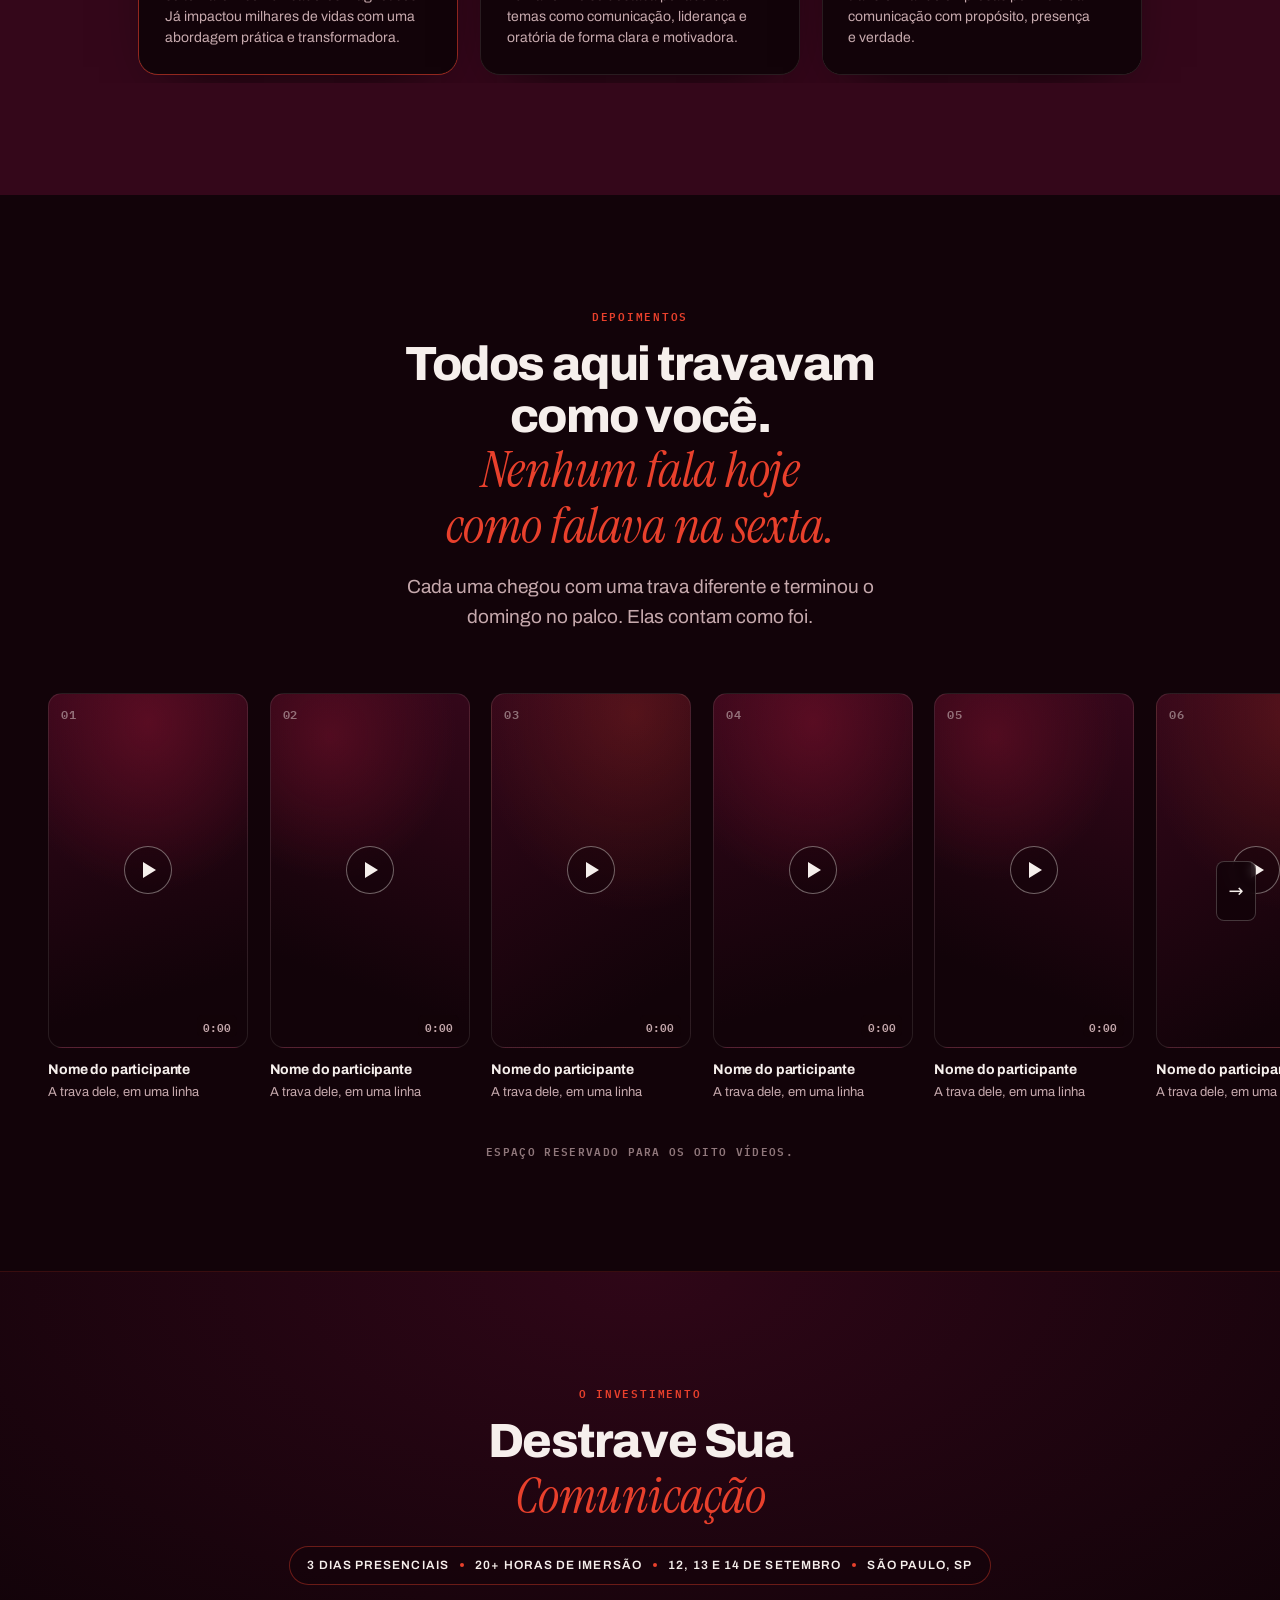
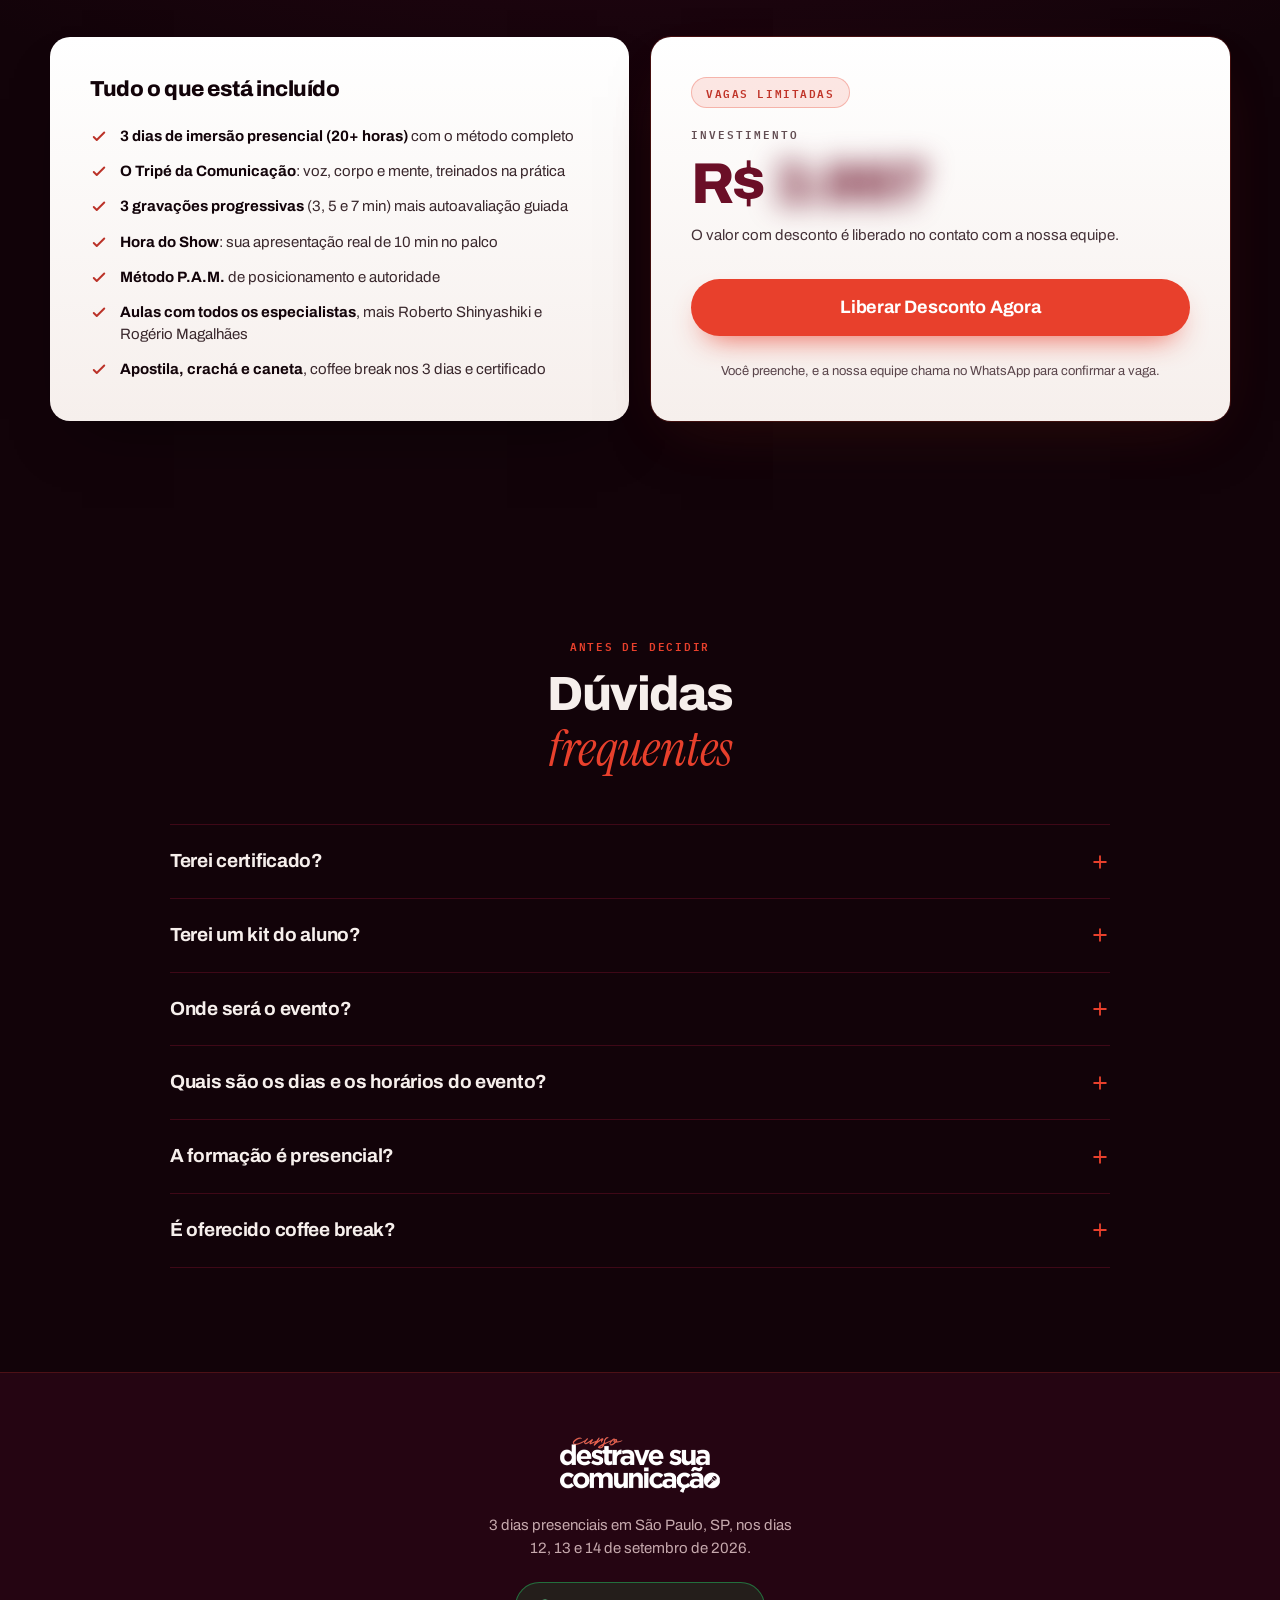
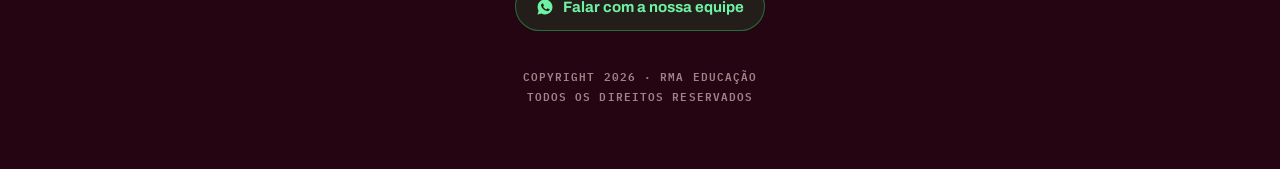
==== commit 2b091c41: "Liga o webhook do Make e fecha a página com FAQ e rodapé O CONFIG do main.js passa a apontar pro cen" ====
--- a/index.html
+++ b/index.html
@@ -767,7 +767,113 @@
       </div>
     </section>
 
+    <!-- ============================================================
+         DOBRA 8 — dúvidas frequentes
+         <details> puro: abre e fecha sem JS e o leitor de tela já
+         anuncia o estado sozinho.
+         ============================================================ -->
+    <section class="faq" id="duvidas">
+      <div class="faq__intro">
+        <p class="faq__eyebrow" data-reveal>Antes de decidir</p>
+        <h2 class="faq__title" data-reveal>
+          Dúvidas
+          <span class="faq__title-em">frequentes</span>
+        </h2>
+      </div>
+
+      <div class="faq__lista">
+        <details class="faq__item" data-reveal>
+          <summary class="faq__pergunta">
+            <span>Terei certificado?</span>
+            <svg class="faq__icone" viewBox="0 0 24 24" aria-hidden="true">
+              <path d="M12 5v14M5 12h14"/>
+            </svg>
+          </summary>
+          <div class="faq__resposta"><p>Sim, é realizada a entrega do certificado online após o curso.</p></div>
+        </details>
+
+        <details class="faq__item" data-reveal>
+          <summary class="faq__pergunta">
+            <span>Terei um kit do aluno?</span>
+            <svg class="faq__icone" viewBox="0 0 24 24" aria-hidden="true">
+              <path d="M12 5v14M5 12h14"/>
+            </svg>
+          </summary>
+          <div class="faq__resposta"><p>Sim. Apostila, crachá e caneta.</p></div>
+        </details>
+
+        <details class="faq__item" data-reveal>
+          <summary class="faq__pergunta">
+            <span>Onde será o evento?</span>
+            <svg class="faq__icone" viewBox="0 0 24 24" aria-hidden="true">
+              <path d="M12 5v14M5 12h14"/>
+            </svg>
+          </summary>
+          <div class="faq__resposta"><p>O evento acontece em São Paulo, SP.</p></div>
+        </details>
+
+        <details class="faq__item" data-reveal>
+          <summary class="faq__pergunta">
+            <span>Quais são os dias e os horários do evento?</span>
+            <svg class="faq__icone" viewBox="0 0 24 24" aria-hidden="true">
+              <path d="M12 5v14M5 12h14"/>
+            </svg>
+          </summary>
+          <div class="faq__resposta"><p>Dias 12, 13 e 14 de setembro de 2026, com mais de 20 horas de imersão ao longo dos três dias.</p></div>
+        </details>
+
+        <details class="faq__item" data-reveal>
+          <summary class="faq__pergunta">
+            <span>A formação é presencial?</span>
+            <svg class="faq__icone" viewBox="0 0 24 24" aria-hidden="true">
+              <path d="M12 5v14M5 12h14"/>
+            </svg>
+          </summary>
+          <div class="faq__resposta"><p>Sim, os 3 dias são presenciais.</p></div>
+        </details>
+
+        <details class="faq__item" data-reveal>
+          <summary class="faq__pergunta">
+            <span>É oferecido coffee break?</span>
+            <svg class="faq__icone" viewBox="0 0 24 24" aria-hidden="true">
+              <path d="M12 5v14M5 12h14"/>
+            </svg>
+          </summary>
+          <div class="faq__resposta"><p>Sim, o coffee break está incluso nos 3 dias do curso.</p></div>
+        </details>
+      </div>
+    </section>
+
   </main>
+
+  <!-- ============================================================
+       RODAPÉ
+       ============================================================ -->
+  <footer class="rodape">
+    <div class="rodape__inner">
+
+      <img class="rodape__logo" src="assets/img/logo-destrave.png"
+           alt="Destrave sua comunicação" width="636" height="223" loading="lazy">
+
+      <p class="rodape__evento">
+        3 dias presenciais em São Paulo, SP, nos dias 12, 13 e 14 de setembro de 2026.
+      </p>
+
+      <a class="rodape__wpp" data-whatsapp href="https://wa.me/5511917066626"
+         target="_blank" rel="noopener">
+        <svg class="rodape__wpp-icone" viewBox="0 0 24 24" aria-hidden="true">
+          <path d="M12.04 2C6.58 2 2.13 6.45 2.13 11.91c0 1.75.46 3.45 1.32 4.95L2 22l5.25-1.38a9.9 9.9 0 0 0 4.79 1.22h.01c5.46 0 9.91-4.45 9.91-9.91 0-2.65-1.03-5.14-2.9-7.01A9.86 9.86 0 0 0 12.04 2Zm5.8 14.13c-.24.68-1.42 1.31-1.96 1.36-.5.05-.98.23-3.3-.69-2.78-1.09-4.55-3.94-4.69-4.13-.14-.19-1.12-1.49-1.12-2.84 0-1.35.71-2.02.96-2.29.25-.28.55-.34.73-.34h.52c.17 0 .4-.06.62.48.24.57.8 1.98.87 2.12.07.14.12.31.02.5-.09.19-.14.31-.28.47-.14.17-.3.37-.42.5-.14.14-.29.29-.12.57.16.28.73 1.21 1.57 1.96 1.08.96 1.99 1.26 2.27 1.4.28.14.45.12.62-.07.17-.19.71-.83.9-1.11.19-.28.38-.24.64-.14.26.09 1.66.78 1.95.92.28.14.47.21.54.33.07.12.07.68-.17 1.36Z"/>
+        </svg>
+        Falar com a nossa equipe
+      </a>
+
+      <p class="rodape__copy">
+        Copyright 2026 · RMA Educação<br>
+        Todos os direitos reservados
+      </p>
+
+    </div>
+  </footer>
 
   <!-- ============================================================
        MODAL DE CAPTAÇÃO
--- a/assets/css/style.css
+++ b/assets/css/style.css
@@ -1977,7 +1977,167 @@
 /* Trava a rolagem do fundo enquanto o modal está aberto. */
 body.modal-aberto { overflow: hidden; }
 
-/* ---------- 18. Página de obrigado ----------
+/* ---------- 18. Dobra 8: dúvidas frequentes ----------
+   <details> nativo: abre sem JS, e o leitor de tela já anuncia expandido
+   ou recolhido sem precisar de aria-expanded na mão. O ícone é um mais
+   que gira 45 graus e vira um xis quando o item abre.
+   ----------------------------------------------------- */
+.faq {
+  padding-block: clamp(3.5rem, 9vw, 6.5rem);
+  padding-inline: var(--gutter);
+  background: var(--ink);
+}
+
+.faq__intro {
+  max-width: 34rem;
+  margin-inline: auto;
+  text-align: center;
+}
+
+.faq__eyebrow {
+  font-family: var(--font-mono);
+  font-size: 0.6875rem;
+  font-weight: 600;
+  letter-spacing: 0.16em;
+  text-transform: uppercase;
+  color: var(--flame);
+}
+
+.faq__title {
+  margin-top: 0.9rem;
+  font-size: clamp(1.75rem, 1.1rem + 2.6vw, 3rem);
+  font-weight: 800;
+  line-height: 1.08;
+  letter-spacing: -0.03em;
+  text-wrap: balance;
+}
+
+.faq__title-em {
+  display: block;
+  font-family: var(--font-emphasis);
+  font-weight: 400;
+  font-style: italic;
+  font-size: 1.07em;
+  letter-spacing: -0.01em;
+  color: var(--flame);
+}
+
+.faq__lista {
+  max-width: var(--measure);
+  margin: clamp(2rem, 5vw, 3rem) auto 0;
+  border-top: 1px solid color-mix(in srgb, var(--wine-lift) 50%, transparent);
+}
+
+.faq__item {
+  border-bottom: 1px solid color-mix(in srgb, var(--wine-lift) 50%, transparent);
+}
+
+.faq__pergunta {
+  display: flex;
+  align-items: center;
+  justify-content: space-between;
+  gap: var(--space-2);
+  padding-block: clamp(1.1rem, 2.6vw, 1.5rem);
+  font-size: clamp(1rem, 0.95rem + 0.3vw, 1.1875rem);
+  font-weight: 700;
+  line-height: 1.3;
+  letter-spacing: -0.015em;
+  cursor: pointer;
+  list-style: none;
+  transition: color var(--transition);
+}
+/* O triângulo padrão do summary, que o Safari insiste em desenhar. */
+.faq__pergunta::-webkit-details-marker { display: none; }
+.faq__pergunta:hover { color: var(--ember); }
+
+.faq__icone {
+  flex: none;
+  width: 20px;
+  height: 20px;
+  fill: none;
+  stroke: var(--flame);
+  stroke-width: 2.2;
+  stroke-linecap: round;
+  transition: transform var(--transition);
+}
+.faq__item[open] .faq__icone { transform: rotate(45deg); }
+
+.faq__resposta {
+  padding-bottom: clamp(1.1rem, 2.6vw, 1.5rem);
+  padding-right: clamp(0rem, 4vw, 2.5rem);
+  color: var(--bone-dim);
+  font-size: var(--fs-sub);
+  line-height: 1.6;
+  text-wrap: pretty;
+}
+
+/* ---------- 19. Rodapé ---------- */
+.rodape {
+  padding-block: clamp(2.5rem, 6vw, 4rem);
+  padding-inline: var(--gutter);
+  background: color-mix(in srgb, var(--wine) 55%, var(--ink));
+  border-top: 1px solid color-mix(in srgb, var(--flame) 20%, transparent);
+}
+
+.rodape__inner {
+  display: flex;
+  flex-direction: column;
+  align-items: center;
+  gap: clamp(1rem, 2.5vw, 1.35rem);
+  max-width: var(--container);
+  margin-inline: auto;
+  text-align: center;
+}
+
+.rodape__logo {
+  width: clamp(8rem, 22vw, 10rem);
+  height: auto;
+}
+
+.rodape__evento {
+  max-width: 34ch;
+  color: var(--bone-dim);
+  font-size: 0.9375rem;
+  line-height: 1.55;
+  text-wrap: pretty;
+}
+
+.rodape__wpp {
+  display: inline-flex;
+  align-items: center;
+  gap: 0.55rem;
+  padding: 0.7rem 1.25rem;
+  border: 1px solid color-mix(in srgb, #25d366 45%, transparent);
+  border-radius: 999px;
+  background: color-mix(in srgb, #25d366 12%, transparent);
+  color: #6ff2a4;
+  font-size: 0.9375rem;
+  font-weight: 700;
+  transition: background var(--transition), color var(--transition);
+}
+.rodape__wpp:hover {
+  background: color-mix(in srgb, #25d366 22%, transparent);
+  color: #a8f8c8;
+}
+
+.rodape__wpp-icone {
+  flex: none;
+  width: 18px;
+  height: 18px;
+  fill: currentColor;
+}
+
+.rodape__copy {
+  margin-top: clamp(0.5rem, 1.5vw, 0.85rem);
+  color: color-mix(in srgb, var(--bone-dim) 75%, var(--wine));
+  font-family: var(--font-mono);
+  font-size: 0.6875rem;
+  letter-spacing: 0.1em;
+  line-height: 1.8;
+  text-transform: uppercase;
+}
+
+/* ---------- 20. Página de obrigado ----------
    Página sem barra fixa e sem contagem: quem chegou aqui já converteu,
    e a pressa da home só atrapalharia o próximo passo, que é o WhatsApp.
    -------------------------------------------- */
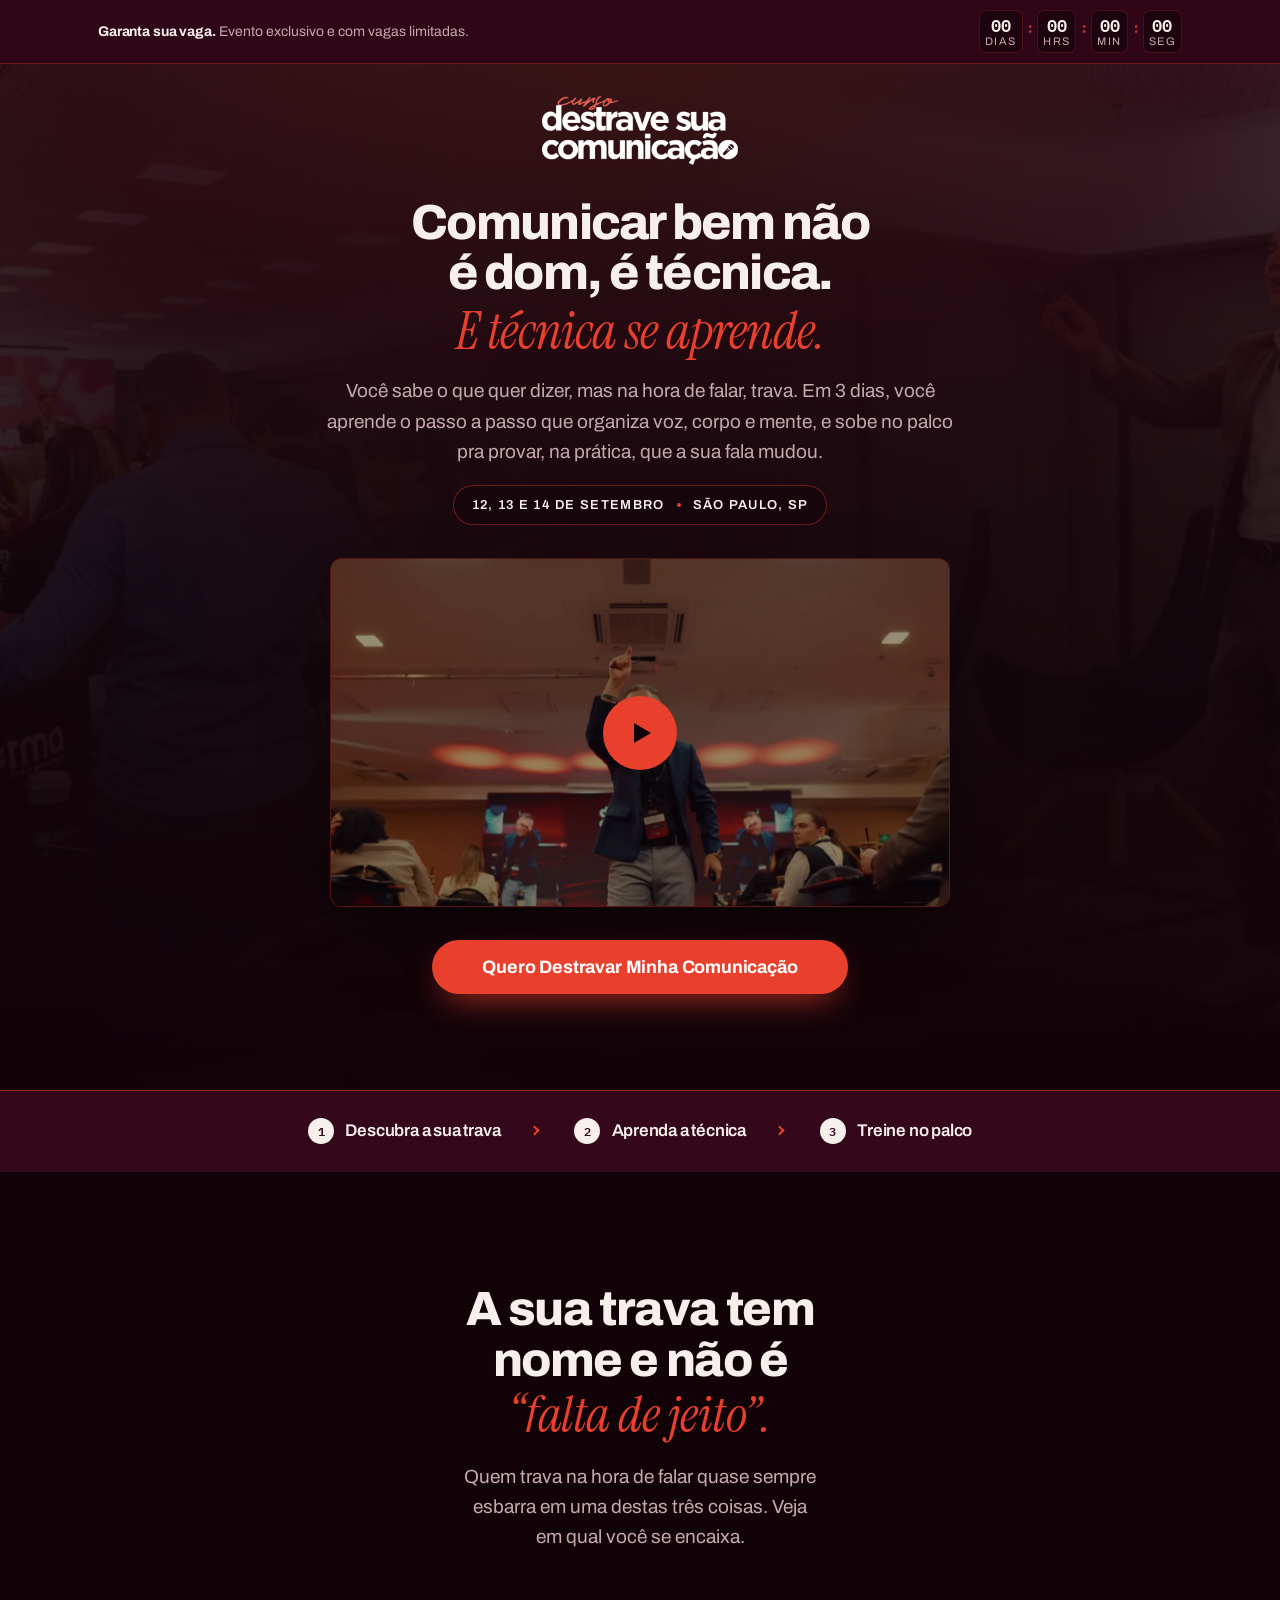
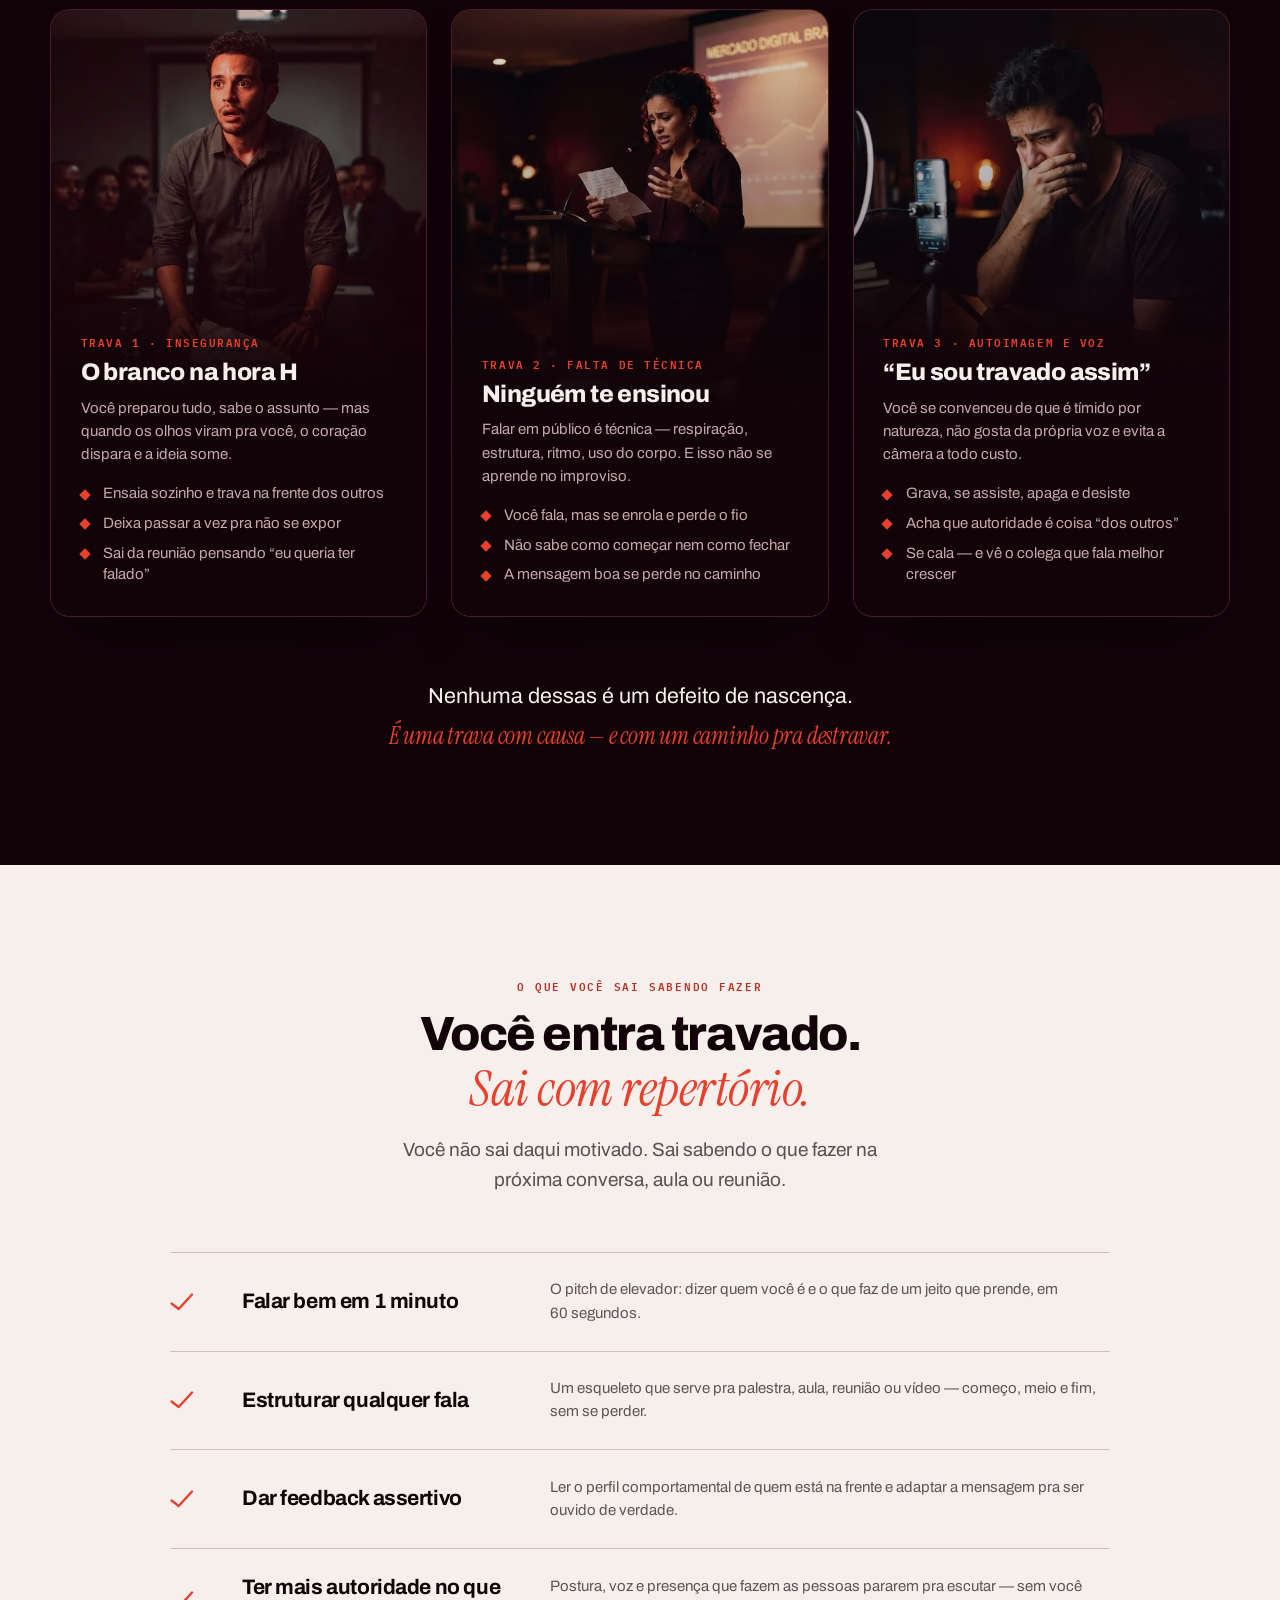
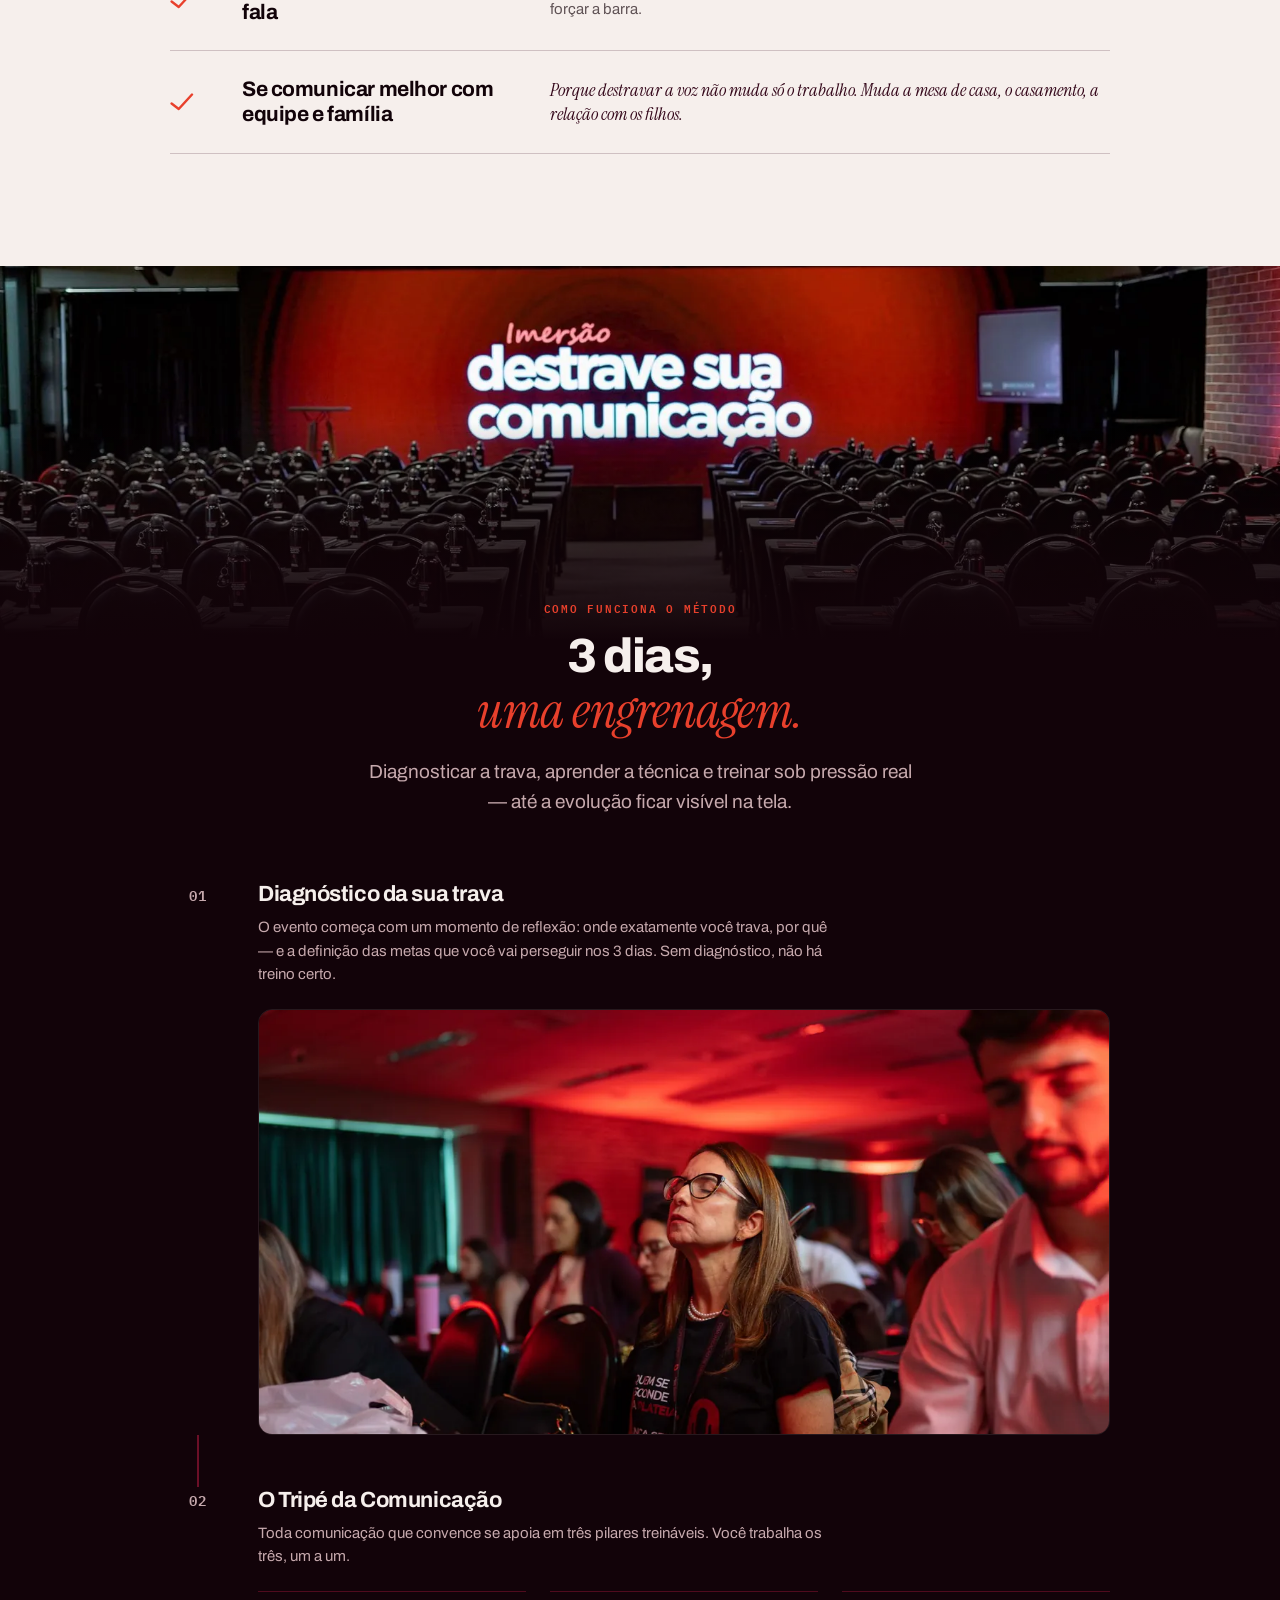
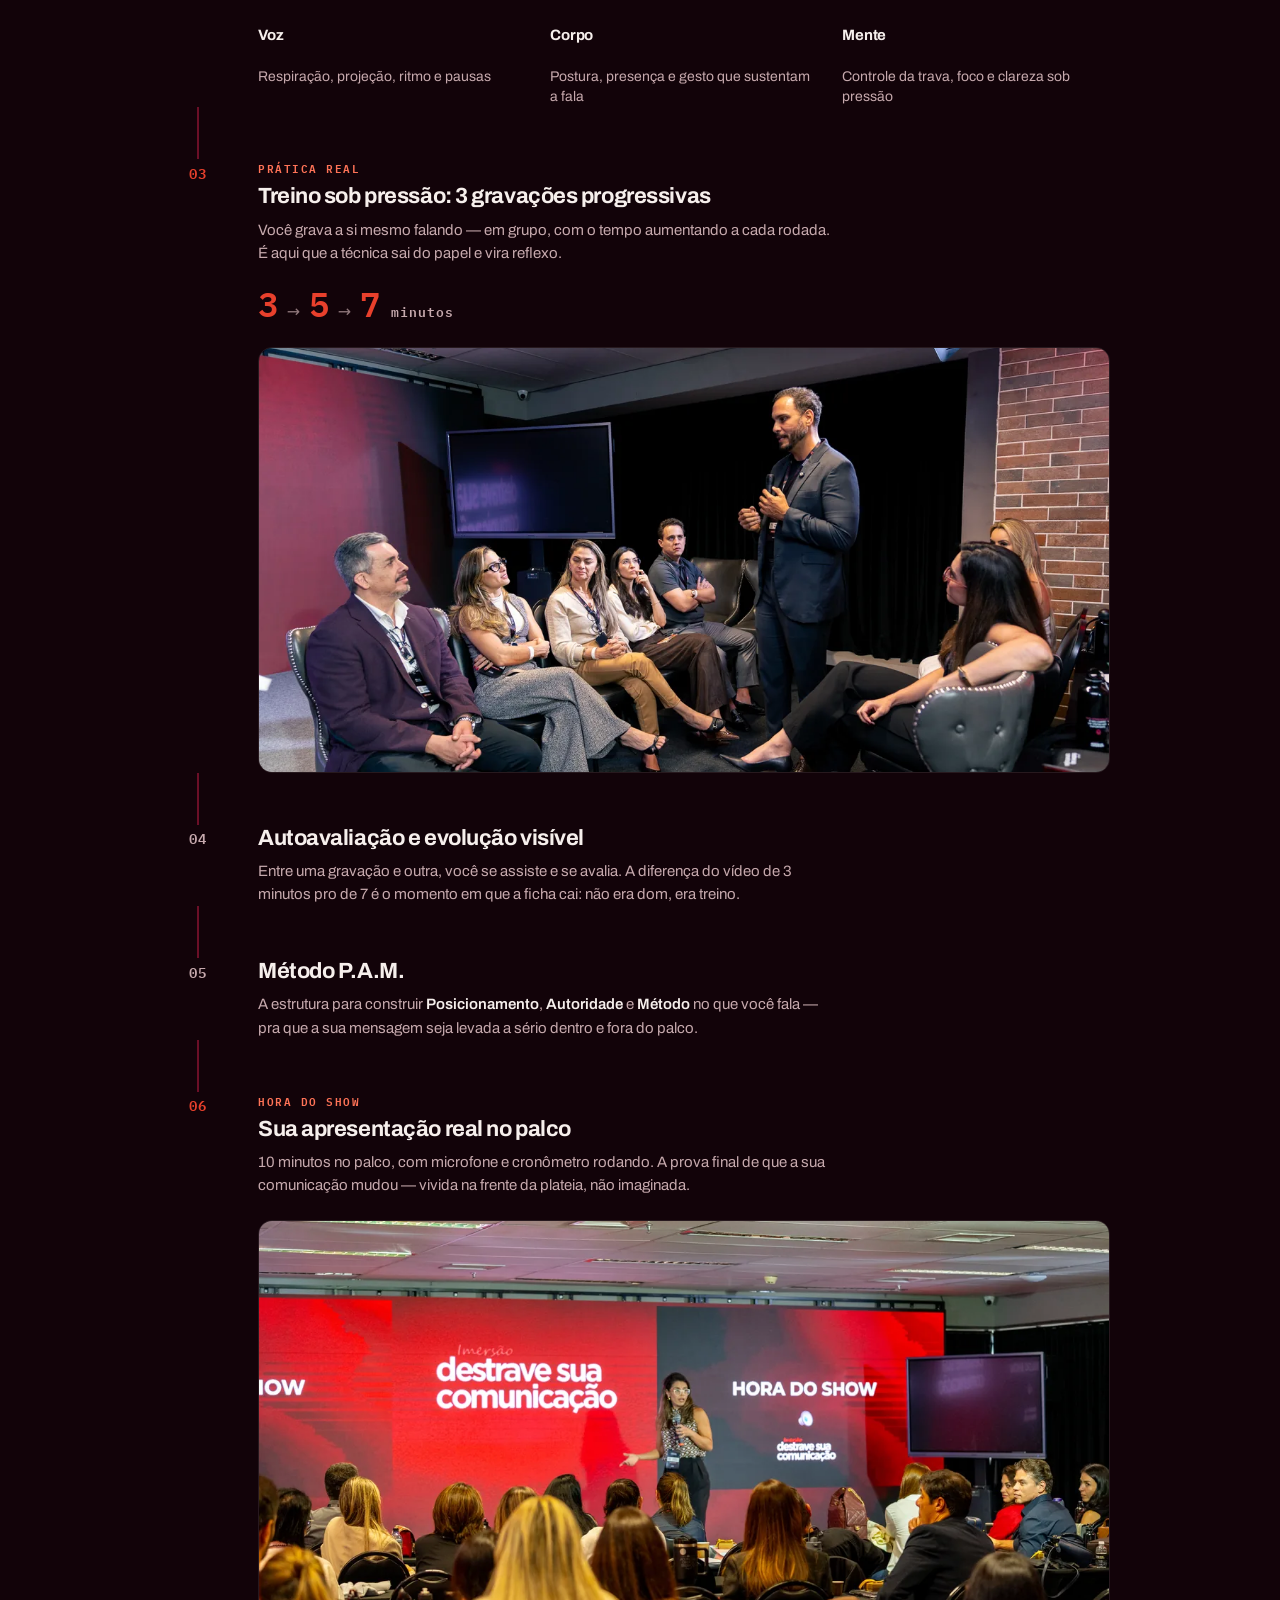
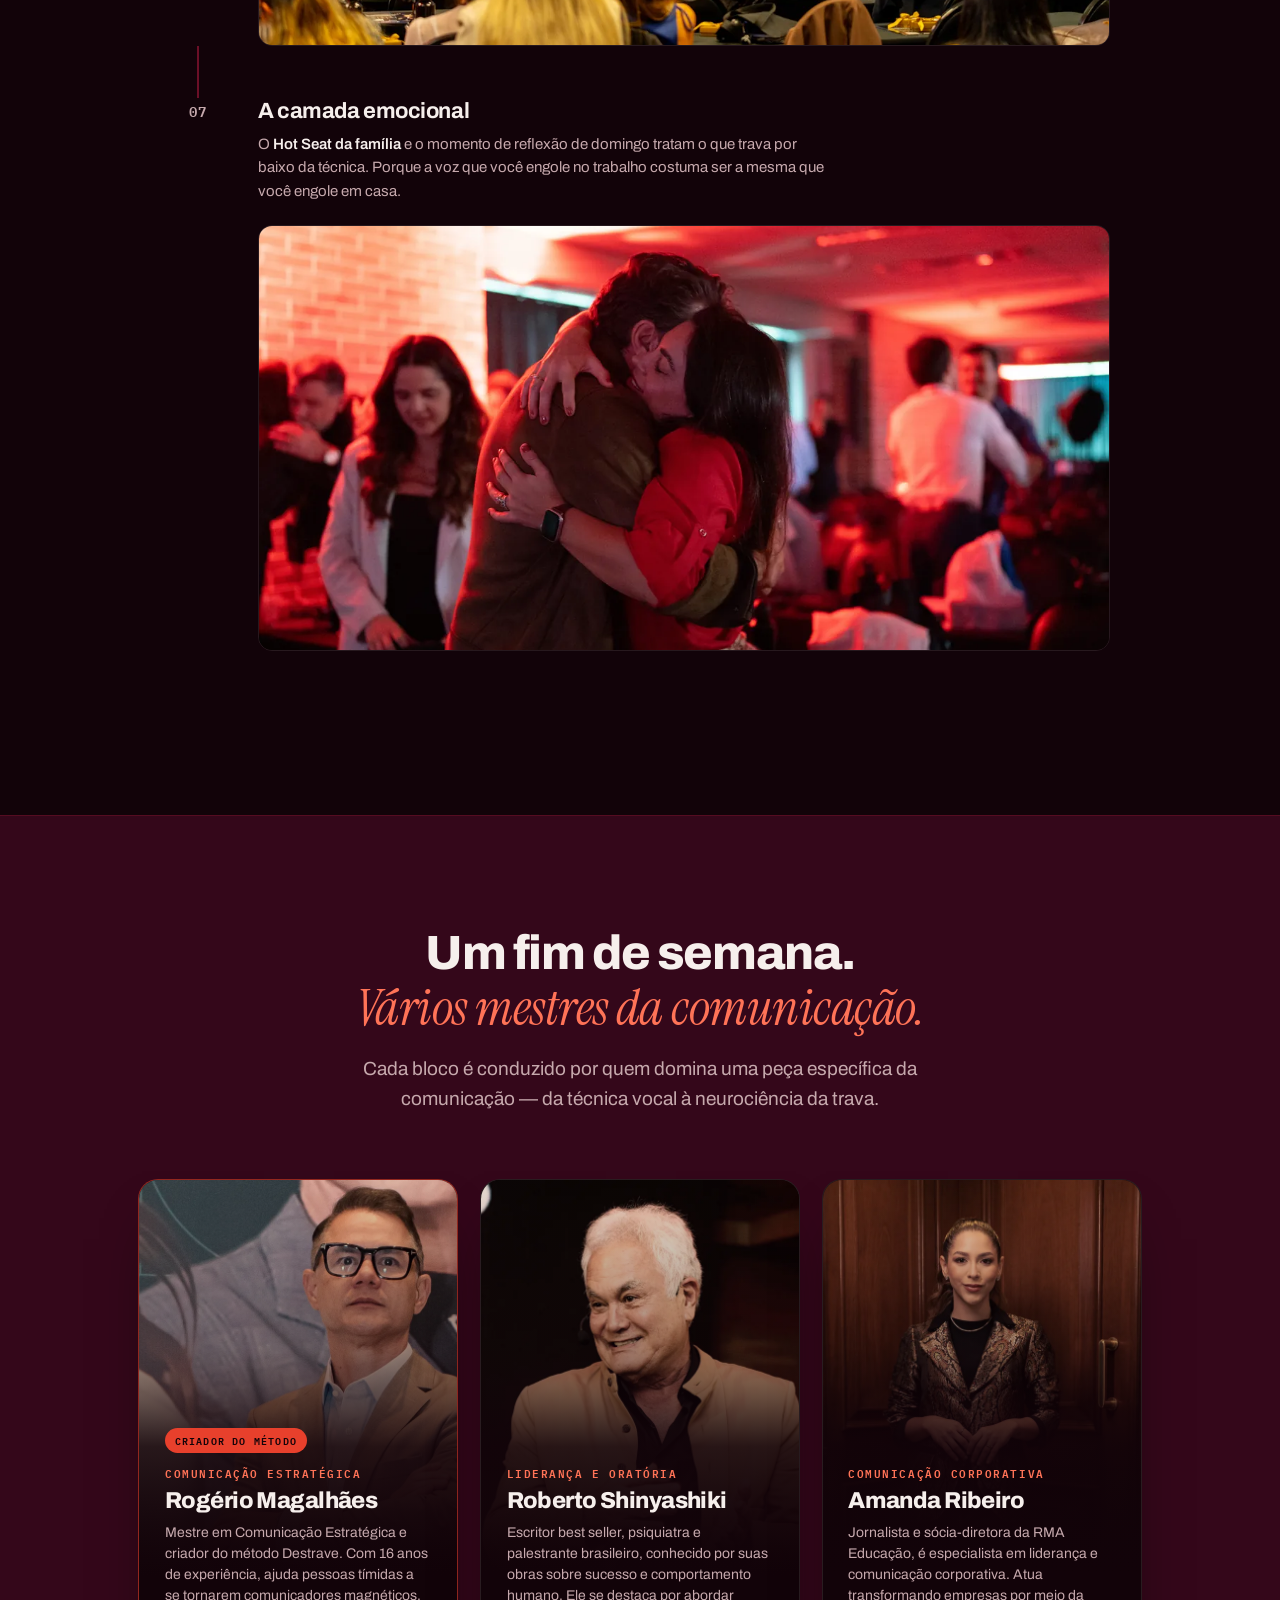
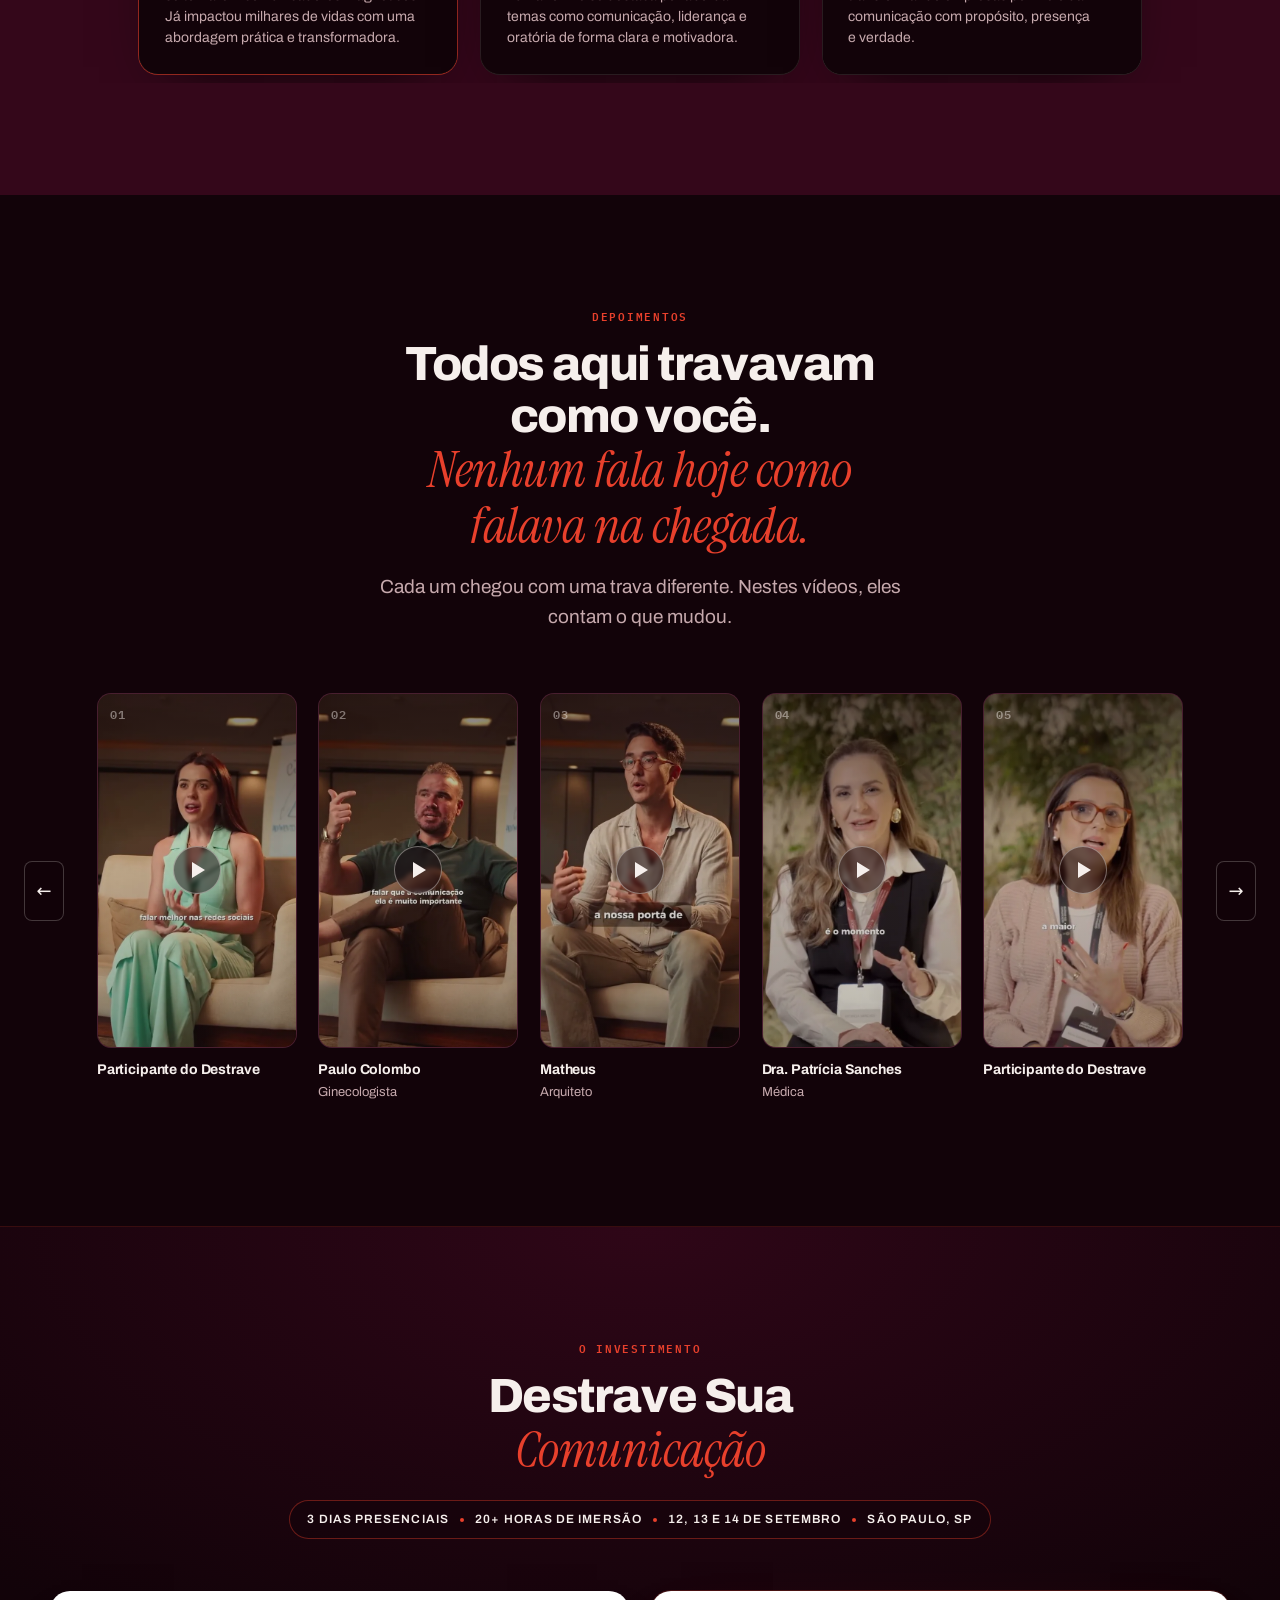
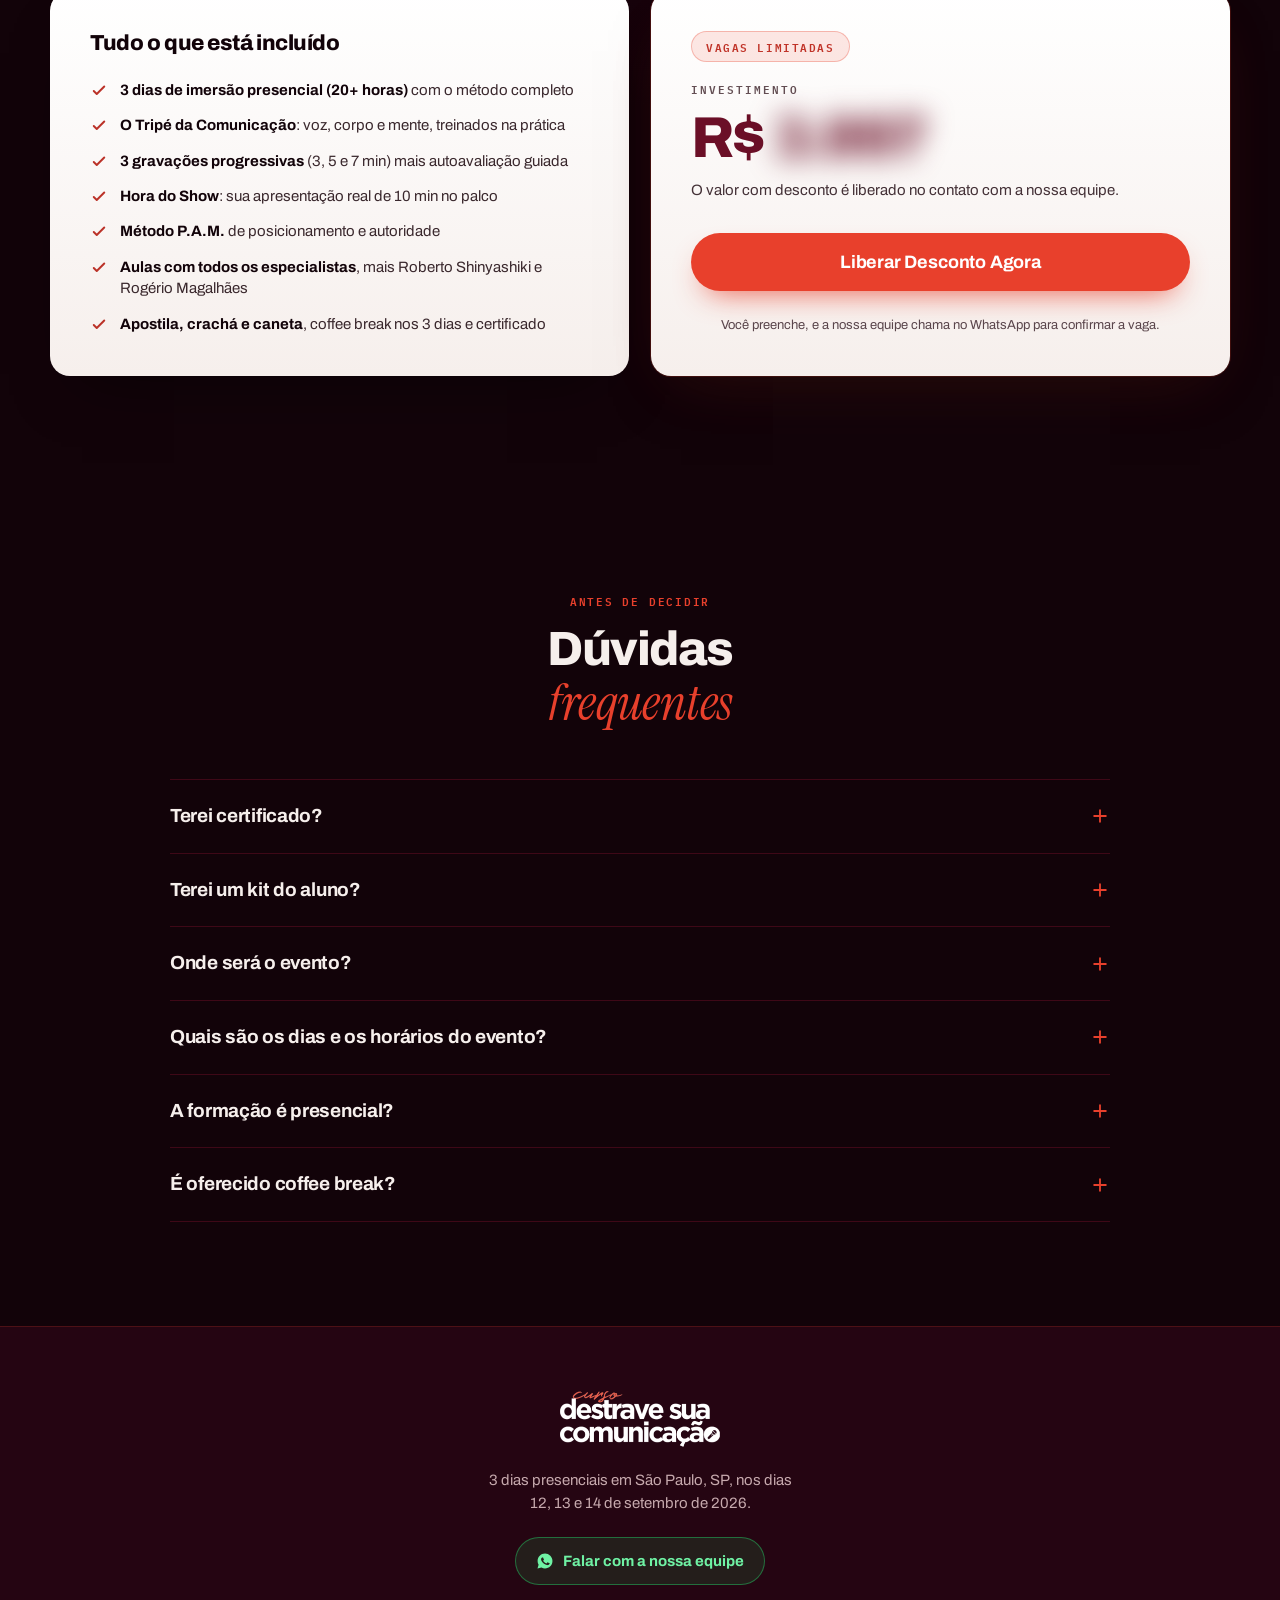
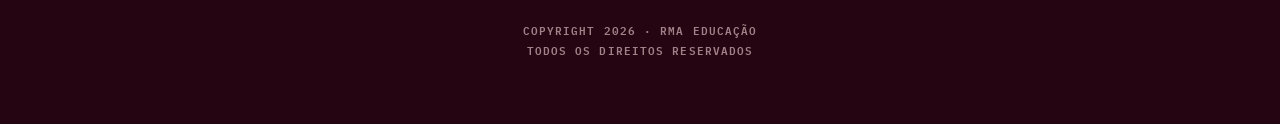
==== commit 501fbf85: "Põe o vídeo na hero e os cinco depoimentos reais na fita O arquivo que veio para a hero tinha 157 MB" ====
--- a/index.html
+++ b/index.html
@@ -101,13 +101,26 @@
         <span class="hero__when-item">São Paulo, SP</span>
       </p>
 
-      <!-- Trocar a div inteira pelo iframe do player quando o vídeo estiver pronto -->
+      <!-- preload="none": o mp4 só começa a baixar no clique, então o
+           peso do vídeo não entra no carregamento da hero. Os controles
+           nativos aparecem junto com o play (ver main.js). -->
       <div class="vsl reveal">
         <div class="vsl__frame">
-          <button class="vsl__play" type="button" aria-label="Assistir ao vídeo do evento">
+          <video class="vsl__video" id="vsl-video"
+                 poster="assets/img/vsl-poster.webp"
+                 preload="none" playsinline
+                 width="1280" height="720">
+            <source src="assets/video/hero-vsl.mp4" type="video/mp4">
+            <p class="vsl__fallback">
+              Seu navegador não reproduz este vídeo.
+              <a href="assets/video/hero-vsl.mp4">Baixe o arquivo</a> para assistir.
+            </p>
+          </video>
+
+          <button class="vsl__play" type="button" data-tocar-vsl
+                  aria-label="Assistir ao vídeo do evento">
             <span class="vsl__play-icon" aria-hidden="true"></span>
           </button>
-          <p class="vsl__hint">Espaço reservado para o vídeo</p>
         </div>
       </div>
 
@@ -534,10 +547,10 @@
 
     <!-- ============================================================
          DOBRA 6 — depoimentos em vídeo, fita única
-         Oito clipes numa fita que sangra dos dois lados: o corte na
-         borda é o que diz que tem mais. Os pôsteres são espaço
-         reservado — ao receber os vídeos, trocar .depo__poster pelo
-         player (ou por <img> de capa + modal) mantendo a proporção 9:16.
+         Cinco clipes numa fita que sangra dos dois lados: o corte na
+         borda é o que diz que tem mais. Os vídeos são verticais e ficam
+         no YouTube; o card carrega só a capa, e o iframe entra no clique
+         (ver fachada dos depoimentos em main.js).
          O carrossel reaproveita o mesmo JS da dobra 5.
          ============================================================ -->
     <section class="depos" id="dobra-6">
@@ -546,11 +559,11 @@
         <p class="depos__eyebrow">Depoimentos</p>
         <h2 class="depos__title">
           Todos aqui travavam como você.
-          <span class="depos__title-em">Nenhum fala hoje como falava na sexta.</span>
+          <span class="depos__title-em">Nenhum fala hoje como falava na chegada.</span>
         </h2>
         <p class="depos__lead">
-          Cada uma chegou com uma trava diferente e terminou o domingo no
-          palco. Elas contam como foi.
+          Cada um chegou com uma trava diferente. Nestes vídeos, eles contam
+          o que mudou.
         </p>
       </div>
 
@@ -559,107 +572,71 @@
             role="group" aria-label="Depoimentos em vídeo, lista arrastável">
 
           <li class="depo">
-            <div class="depo__poster">
+            <button class="depo__poster" type="button" data-yt="iTaWHYQysAk"
+                    aria-label="Assistir ao depoimento de Participante do Destrave">
+              <img class="depo__capa" src="assets/img/depo-1.webp" alt=""
+                   width="540" height="960" loading="lazy" decoding="async">
               <span class="depo__num" aria-hidden="true">01</span>
-              <button class="depo__play" type="button"
-                      aria-label="Assistir ao depoimento 01 — vídeo ainda não publicado">
-                <span class="depo__play-icon" aria-hidden="true"></span>
-              </button>
-              <span class="depo__tempo" aria-hidden="true">0:00</span>
-            </div>
-            <p class="depo__nome">Nome do participante</p>
-            <p class="depo__trava">A trava dele, em uma linha</p>
+              <span class="depo__play" aria-hidden="true">
+                <span class="depo__play-icon"></span>
+              </span>
+            </button>
+            <p class="depo__nome">Participante do Destrave</p>
           </li>
 
           <li class="depo">
-            <div class="depo__poster">
+            <button class="depo__poster" type="button" data-yt="KEMyKEvRkw4"
+                    aria-label="Assistir ao depoimento de Paulo Colombo, Ginecologista">
+              <img class="depo__capa" src="assets/img/depo-2.webp" alt=""
+                   width="540" height="960" loading="lazy" decoding="async">
               <span class="depo__num" aria-hidden="true">02</span>
-              <button class="depo__play" type="button"
-                      aria-label="Assistir ao depoimento 02 — vídeo ainda não publicado">
-                <span class="depo__play-icon" aria-hidden="true"></span>
-              </button>
-              <span class="depo__tempo" aria-hidden="true">0:00</span>
-            </div>
-            <p class="depo__nome">Nome do participante</p>
-            <p class="depo__trava">A trava dele, em uma linha</p>
+              <span class="depo__play" aria-hidden="true">
+                <span class="depo__play-icon"></span>
+              </span>
+            </button>
+            <p class="depo__nome">Paulo Colombo</p>
+            <p class="depo__trava">Ginecologista</p>
           </li>
 
           <li class="depo">
-            <div class="depo__poster">
+            <button class="depo__poster" type="button" data-yt="-adSMKjG6oc"
+                    aria-label="Assistir ao depoimento de Matheus, Arquiteto">
+              <img class="depo__capa" src="assets/img/depo-3.webp" alt=""
+                   width="540" height="960" loading="lazy" decoding="async">
               <span class="depo__num" aria-hidden="true">03</span>
-              <button class="depo__play" type="button"
-                      aria-label="Assistir ao depoimento 03 — vídeo ainda não publicado">
-                <span class="depo__play-icon" aria-hidden="true"></span>
-              </button>
-              <span class="depo__tempo" aria-hidden="true">0:00</span>
-            </div>
-            <p class="depo__nome">Nome do participante</p>
-            <p class="depo__trava">A trava dele, em uma linha</p>
+              <span class="depo__play" aria-hidden="true">
+                <span class="depo__play-icon"></span>
+              </span>
+            </button>
+            <p class="depo__nome">Matheus</p>
+            <p class="depo__trava">Arquiteto</p>
           </li>
 
           <li class="depo">
-            <div class="depo__poster">
+            <button class="depo__poster" type="button" data-yt="wob_LssQQ5o"
+                    aria-label="Assistir ao depoimento de Dra. Patrícia Sanches, Médica">
+              <img class="depo__capa" src="assets/img/depo-4.webp" alt=""
+                   width="540" height="960" loading="lazy" decoding="async">
               <span class="depo__num" aria-hidden="true">04</span>
-              <button class="depo__play" type="button"
-                      aria-label="Assistir ao depoimento 04 — vídeo ainda não publicado">
-                <span class="depo__play-icon" aria-hidden="true"></span>
-              </button>
-              <span class="depo__tempo" aria-hidden="true">0:00</span>
-            </div>
-            <p class="depo__nome">Nome do participante</p>
-            <p class="depo__trava">A trava dele, em uma linha</p>
+              <span class="depo__play" aria-hidden="true">
+                <span class="depo__play-icon"></span>
+              </span>
+            </button>
+            <p class="depo__nome">Dra. Patrícia Sanches</p>
+            <p class="depo__trava">Médica</p>
           </li>
 
           <li class="depo">
-            <div class="depo__poster">
+            <button class="depo__poster" type="button" data-yt="MZHvsHiOvp0"
+                    aria-label="Assistir ao depoimento de Participante do Destrave">
+              <img class="depo__capa" src="assets/img/depo-5.webp" alt=""
+                   width="540" height="960" loading="lazy" decoding="async">
               <span class="depo__num" aria-hidden="true">05</span>
-              <button class="depo__play" type="button"
-                      aria-label="Assistir ao depoimento 05 — vídeo ainda não publicado">
-                <span class="depo__play-icon" aria-hidden="true"></span>
-              </button>
-              <span class="depo__tempo" aria-hidden="true">0:00</span>
-            </div>
-            <p class="depo__nome">Nome do participante</p>
-            <p class="depo__trava">A trava dele, em uma linha</p>
-          </li>
-
-          <li class="depo">
-            <div class="depo__poster">
-              <span class="depo__num" aria-hidden="true">06</span>
-              <button class="depo__play" type="button"
-                      aria-label="Assistir ao depoimento 06 — vídeo ainda não publicado">
-                <span class="depo__play-icon" aria-hidden="true"></span>
-              </button>
-              <span class="depo__tempo" aria-hidden="true">0:00</span>
-            </div>
-            <p class="depo__nome">Nome do participante</p>
-            <p class="depo__trava">A trava dele, em uma linha</p>
-          </li>
-
-          <li class="depo">
-            <div class="depo__poster">
-              <span class="depo__num" aria-hidden="true">07</span>
-              <button class="depo__play" type="button"
-                      aria-label="Assistir ao depoimento 07 — vídeo ainda não publicado">
-                <span class="depo__play-icon" aria-hidden="true"></span>
-              </button>
-              <span class="depo__tempo" aria-hidden="true">0:00</span>
-            </div>
-            <p class="depo__nome">Nome do participante</p>
-            <p class="depo__trava">A trava dele, em uma linha</p>
-          </li>
-
-          <li class="depo">
-            <div class="depo__poster">
-              <span class="depo__num" aria-hidden="true">08</span>
-              <button class="depo__play" type="button"
-                      aria-label="Assistir ao depoimento 08 — vídeo ainda não publicado">
-                <span class="depo__play-icon" aria-hidden="true"></span>
-              </button>
-              <span class="depo__tempo" aria-hidden="true">0:00</span>
-            </div>
-            <p class="depo__nome">Nome do participante</p>
-            <p class="depo__trava">A trava dele, em uma linha</p>
+              <span class="depo__play" aria-hidden="true">
+                <span class="depo__play-icon"></span>
+              </span>
+            </button>
+            <p class="depo__nome">Participante do Destrave</p>
           </li>
 
         </ul>
@@ -676,7 +653,6 @@
         </div>
       </div>
 
-      <p class="depos__nota" data-reveal>Espaço reservado para os oito vídeos.</p>
     </section>
 
     <!-- ============================================================
--- a/assets/css/style.css
+++ b/assets/css/style.css
@@ -414,12 +414,41 @@
   border-left: 1.05em solid var(--ink);
 }
 
-.vsl__hint {
-  font-size: var(--fs-micro);
-  letter-spacing: 0.16em;
-  text-transform: uppercase;
+.vsl__video {
+  position: absolute;
+  inset: 0;
+  width: 100%;
+  height: 100%;
+  object-fit: cover;
+  background: var(--ink);
+}
+
+/* O botão vive por cima do pôster e some quando o vídeo começa. */
+.vsl__play {
+  position: absolute;
+  z-index: 1;
+}
+.vsl__frame.is-tocando .vsl__play { display: none; }
+
+/* Escurece o pôster pra a seta branca não brigar com a foto.
+   Sai junto com o botão. */
+.vsl__frame::after {
+  content: '';
+  position: absolute;
+  inset: 0;
+  background: color-mix(in srgb, var(--ink) 42%, transparent);
+  pointer-events: none;
+  transition: opacity var(--transition);
+}
+.vsl__frame.is-tocando::after { opacity: 0; }
+
+.vsl__fallback {
+  padding: var(--space-3);
+  text-align: center;
+  font-size: 0.875rem;
   color: var(--bone-dim);
 }
+.vsl__fallback a { color: var(--ember); text-decoration: underline; }
 
 /* ---------- 8. Botão ---------- */
 .btn {
@@ -1430,32 +1459,52 @@
   scroll-snap-align: start;
 }
 
+/* O pôster é o botão: o card inteiro é a área de clique. */
 .depo__poster {
   position: relative;
   display: grid;
   place-items: center;
+  width: 100%;
   aspect-ratio: 9 / 16;
+  padding: 0;
   border-radius: 14px;
   border: 1px solid color-mix(in srgb, var(--bone) 10%, transparent);
-  /* Espaço reservado: sem foto ainda, o pôster é um degradê da paleta */
-  background:
-    radial-gradient(120% 80% at 50% 8%, color-mix(in srgb, var(--wine-lift) 70%, transparent) 0%, transparent 60%),
-    linear-gradient(165deg, var(--wine) 0%, var(--ink) 82%);
+  background: var(--wine);
+  cursor: pointer;
   overflow: hidden;
   transition: transform 320ms cubic-bezier(0.22, 0.61, 0.36, 1),
               box-shadow 320ms ease, border-color 320ms ease;
 }
 
-/* Variação de ângulo pra fita não virar oito retângulos idênticos */
-.depo:nth-child(3n+2) .depo__poster {
-  background:
-    radial-gradient(110% 70% at 30% 12%, color-mix(in srgb, var(--wine-lift) 60%, transparent) 0%, transparent 58%),
-    linear-gradient(200deg, var(--wine) 0%, var(--ink) 78%);
-}
-.depo:nth-child(3n) .depo__poster {
-  background:
-    radial-gradient(130% 90% at 72% 6%, color-mix(in srgb, var(--flame) 22%, transparent) 0%, transparent 62%),
-    linear-gradient(150deg, var(--wine) 0%, var(--ink) 85%);
+.depo__capa {
+  position: absolute;
+  inset: 0;
+  width: 100%;
+  height: 100%;
+  object-fit: cover;
+}
+
+/* Véu por cima da capa: sem ele o número e a seta somem em quadro claro. */
+.depo__poster::after {
+  content: '';
+  position: absolute;
+  inset: 0;
+  background: linear-gradient(180deg,
+    color-mix(in srgb, var(--ink) 55%, transparent) 0%,
+    color-mix(in srgb, var(--ink) 12%, transparent) 42%,
+    color-mix(in srgb, var(--ink) 30%, transparent) 100%);
+  transition: opacity var(--transition);
+}
+.depo:hover .depo__poster::after { opacity: 0.55; }
+
+/* O iframe do YouTube entra no lugar do botão, no mesmo quadro. */
+.depo__player {
+  width: 100%;
+  aspect-ratio: 9 / 16;
+  border: 0;
+  border-radius: 14px;
+  display: block;
+  background: var(--ink);
 }
 
 .depo:hover .depo__poster,
@@ -1467,6 +1516,7 @@
 
 .depo__num {
   position: absolute;
+  z-index: 1;
   top: 0.7rem;
   left: 0.75rem;
   font-family: var(--font-mono);
@@ -1476,28 +1526,17 @@
   color: color-mix(in srgb, var(--bone) 45%, transparent);
 }
 
-.depo__tempo {
-  position: absolute;
-  right: 0.6rem;
-  bottom: 0.6rem;
-  padding: 0.15rem 0.4rem;
-  border-radius: 5px;
-  background: color-mix(in srgb, var(--ink) 72%, transparent);
-  font-family: var(--font-mono);
-  font-size: 0.6875rem;
-  color: var(--bone-dim);
-}
-
 .depo__play {
+  position: relative;
+  z-index: 1;
   display: grid;
   place-items: center;
   width: 3rem;
   height: 3rem;
-  padding: 0;
   border: 1px solid color-mix(in srgb, var(--bone) 40%, transparent);
   border-radius: 50%;
   background: color-mix(in srgb, var(--ink) 45%, transparent);
-  cursor: pointer;
+  backdrop-filter: blur(2px);
   transition: background-color 220ms ease, border-color 220ms ease, transform 220ms ease;
 }
 
@@ -1511,7 +1550,7 @@
 }
 
 .depo:hover .depo__play,
-.depo__play:focus-visible {
+.depo__poster:focus-visible .depo__play {
   background: var(--flame);
   border-color: var(--flame);
   transform: scale(1.06);
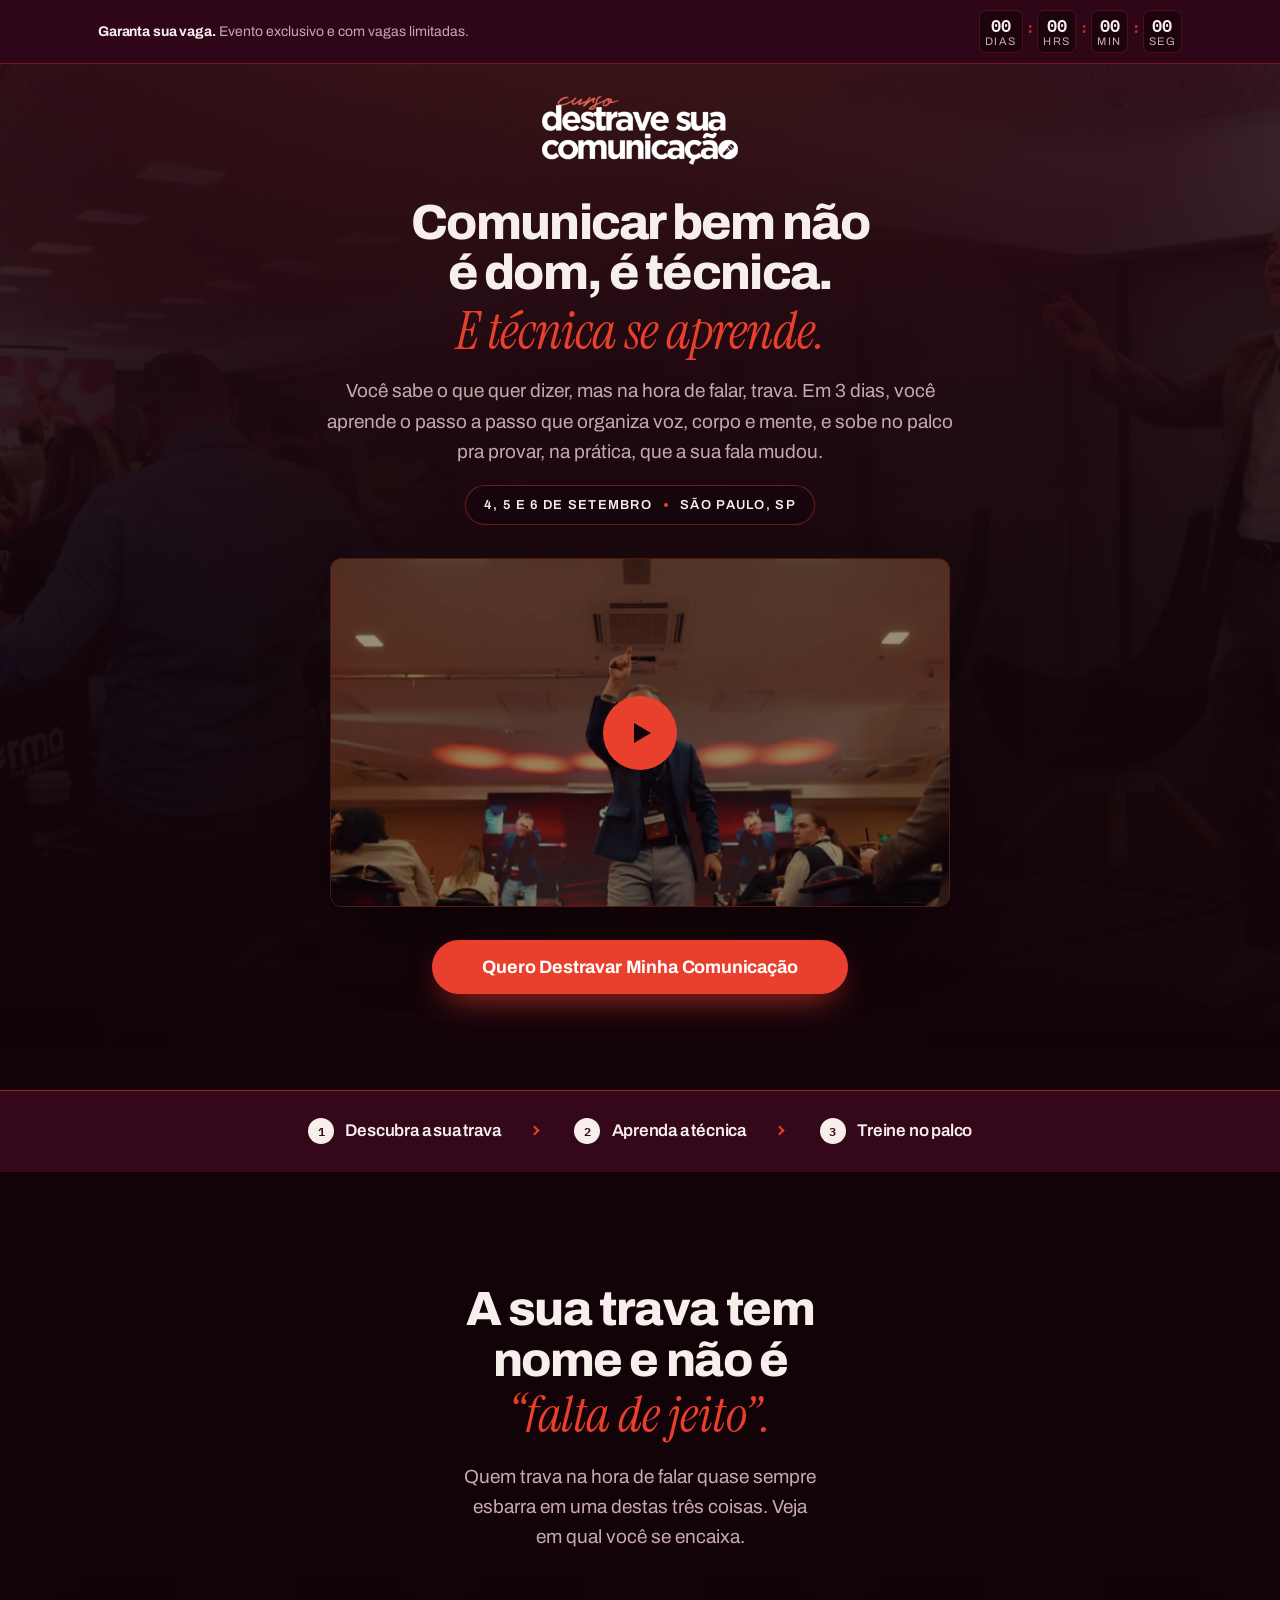
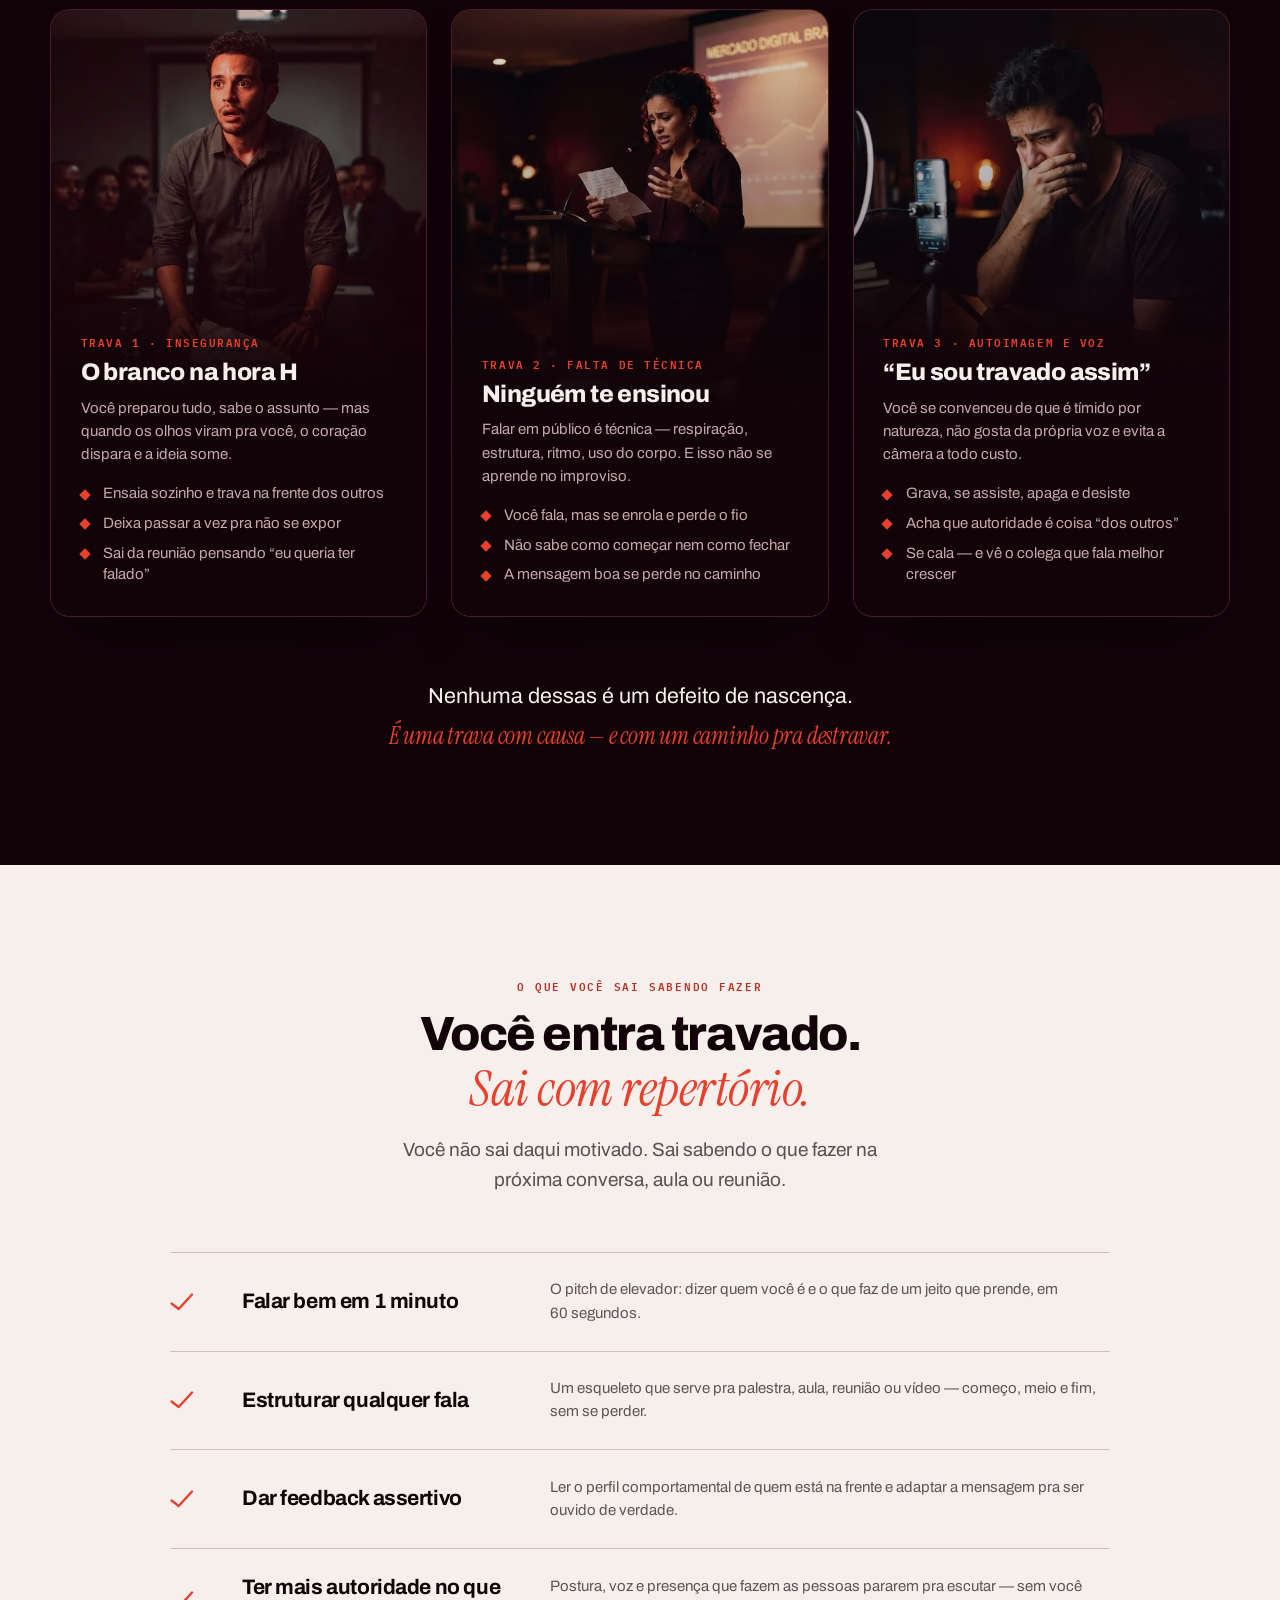
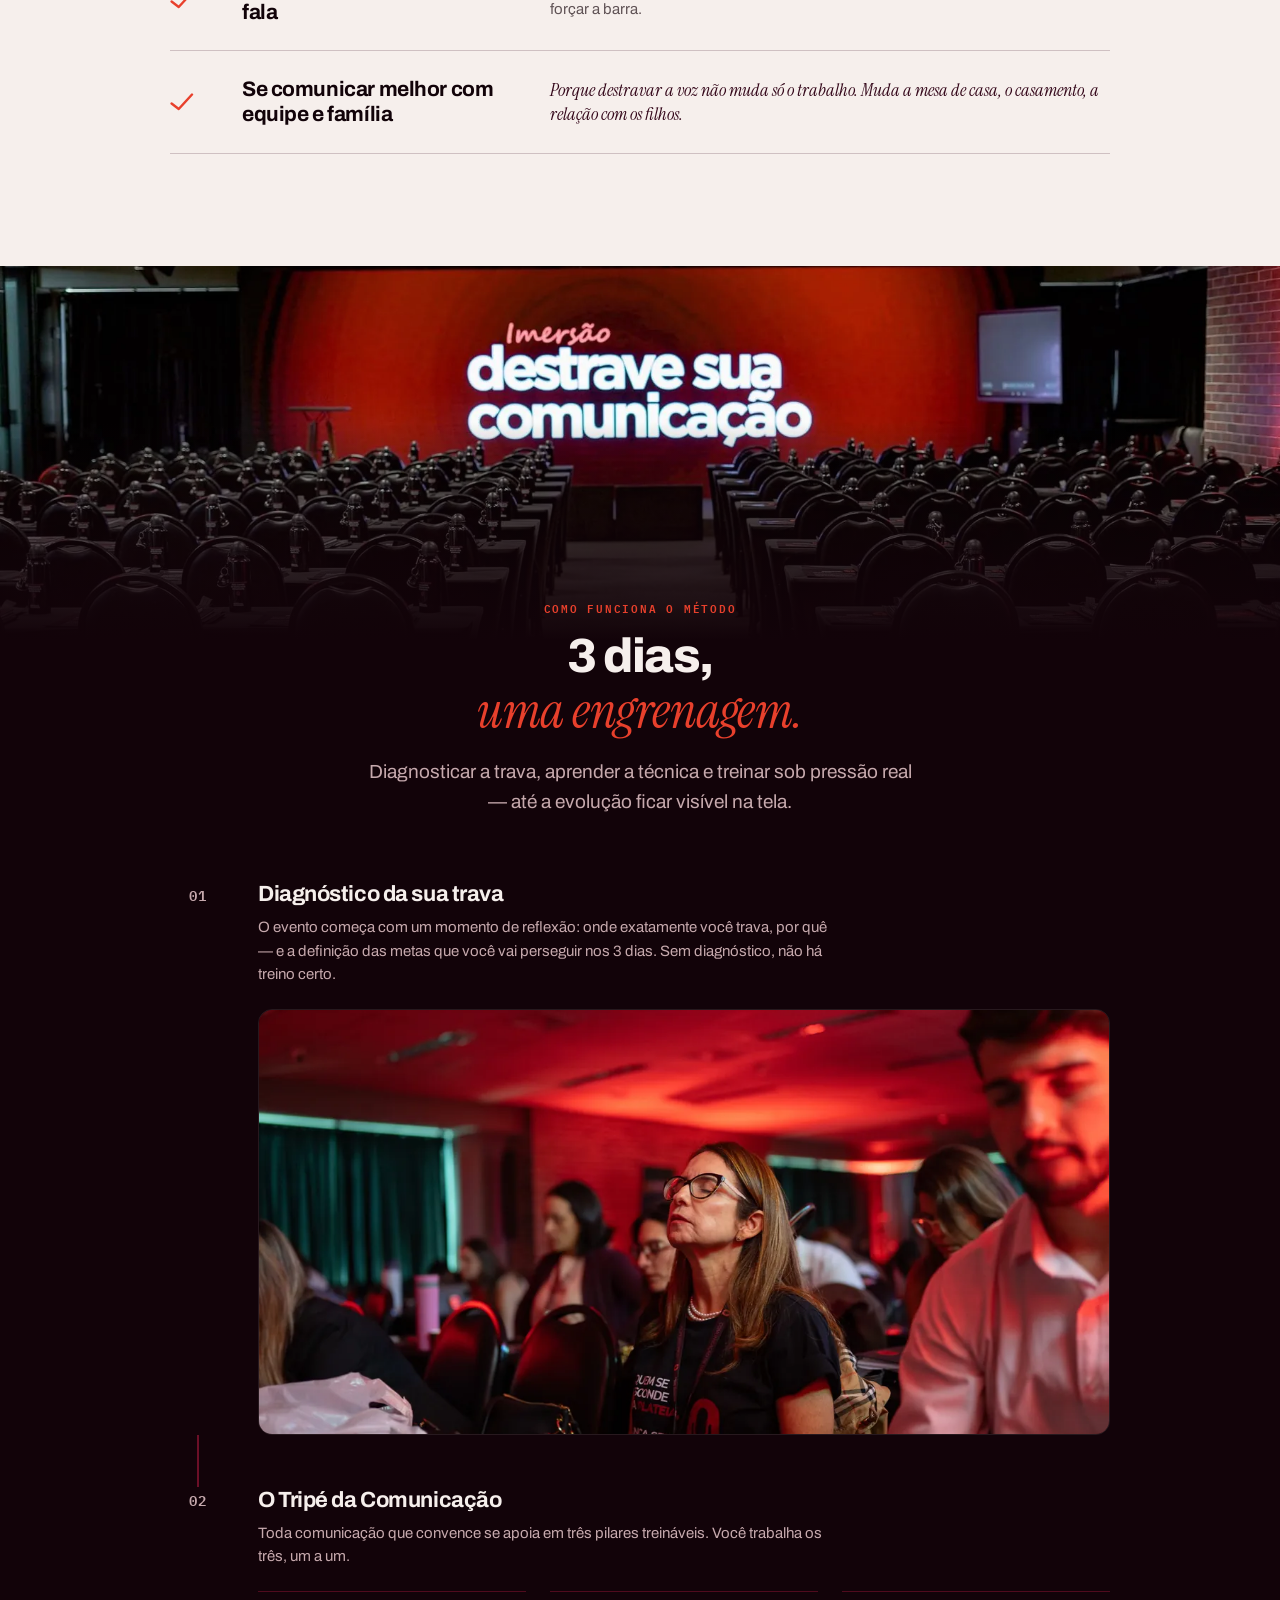
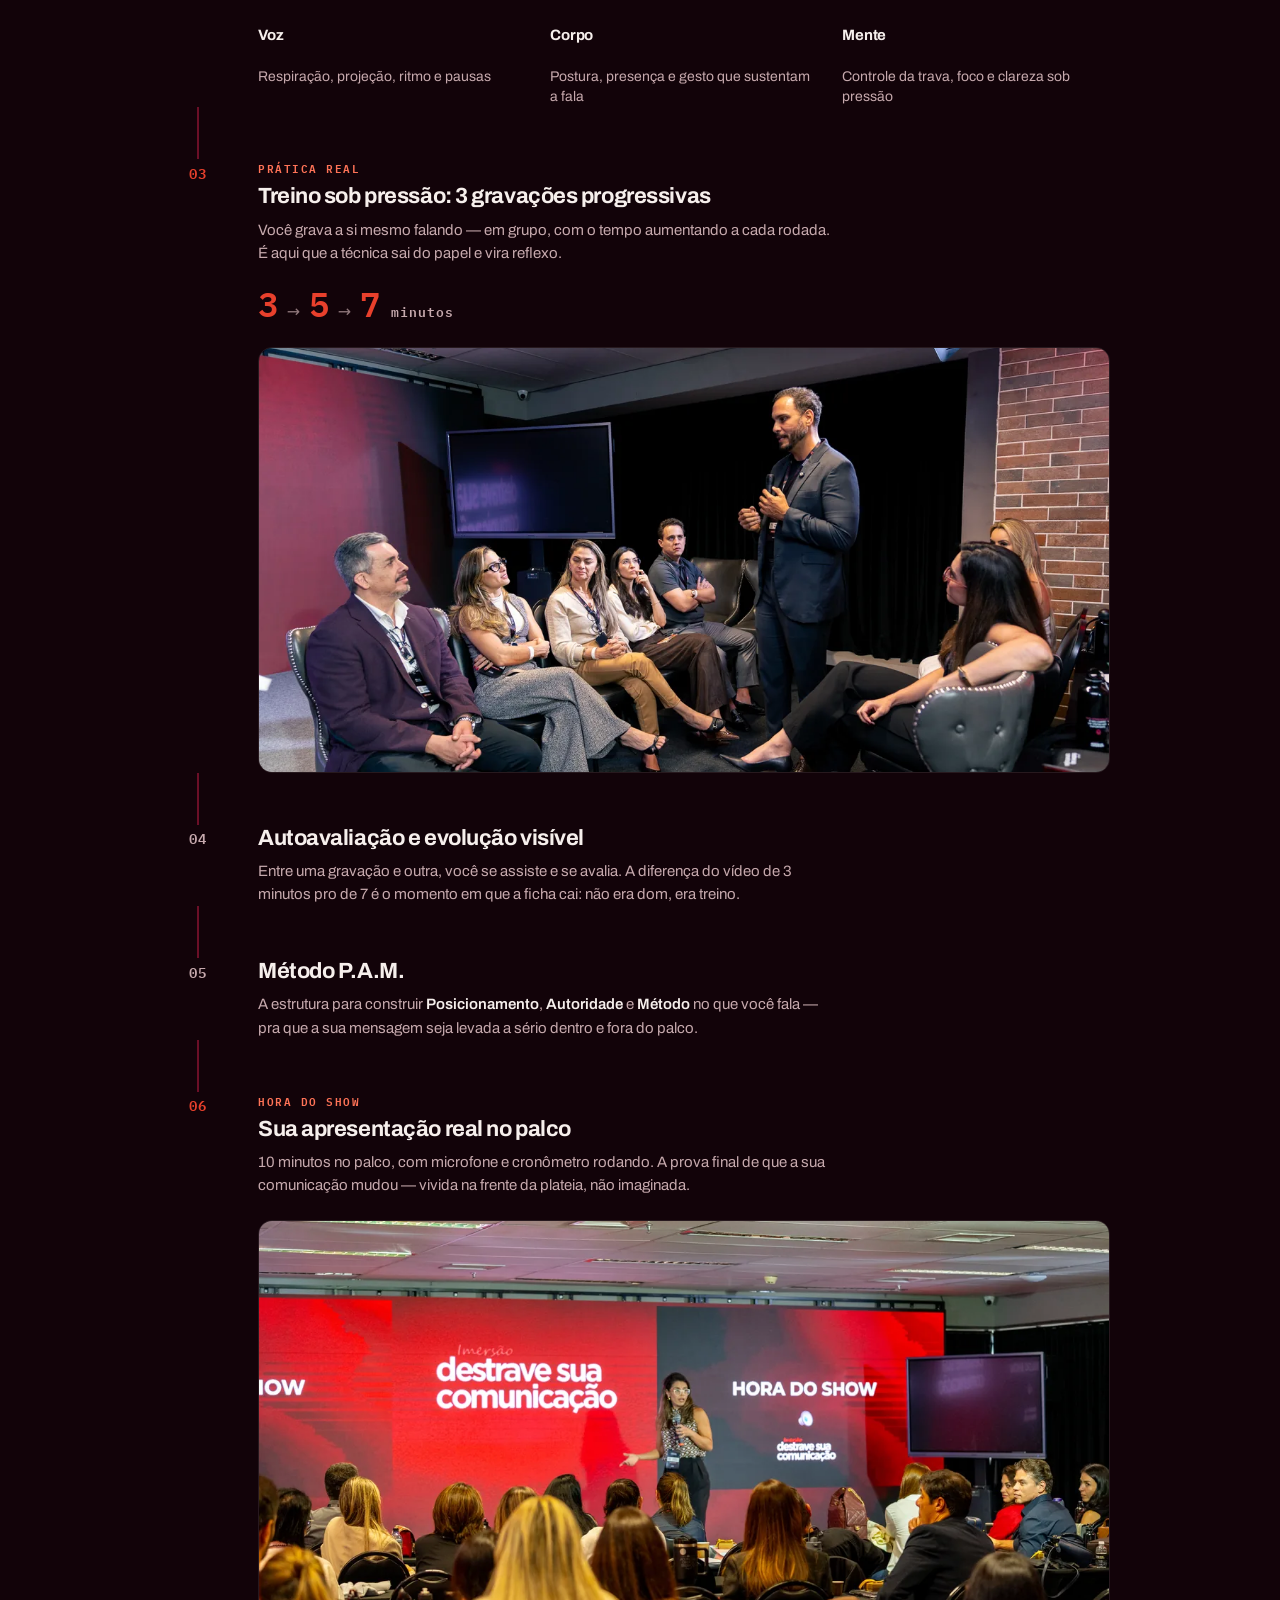
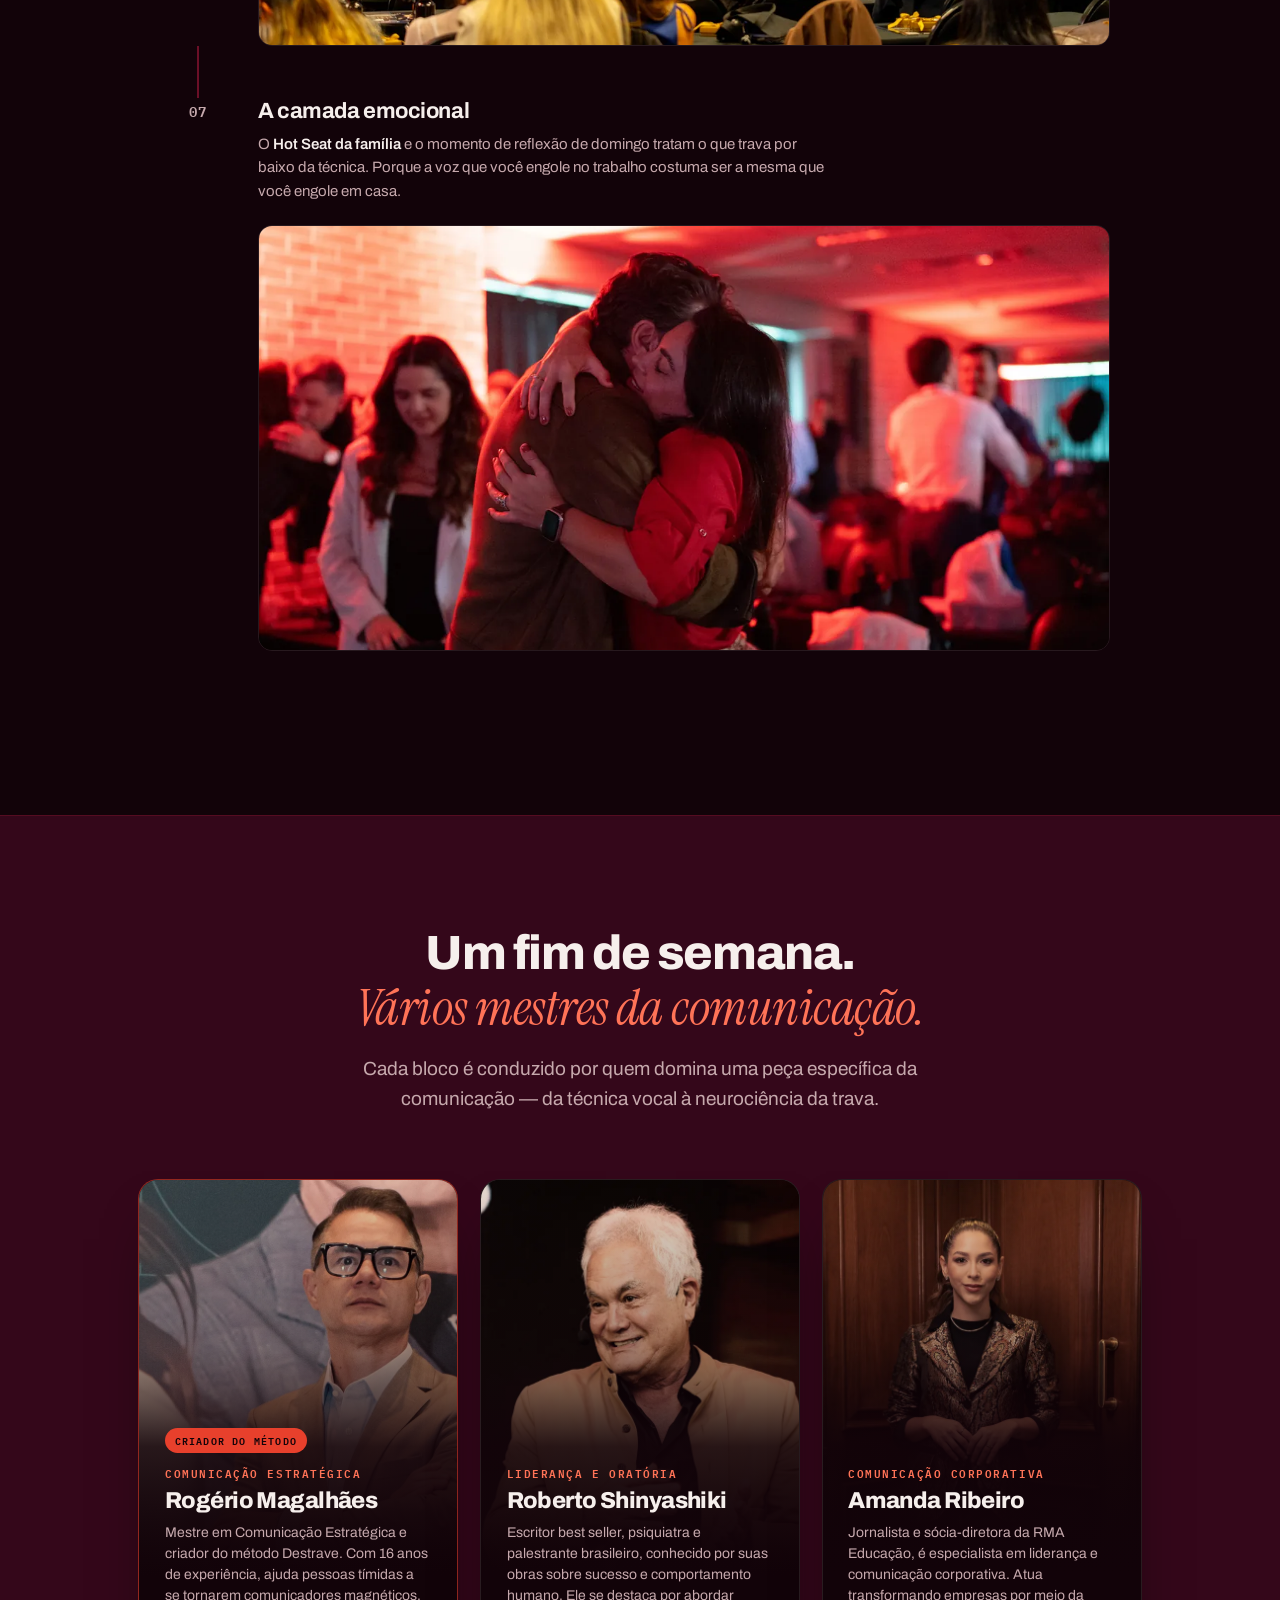
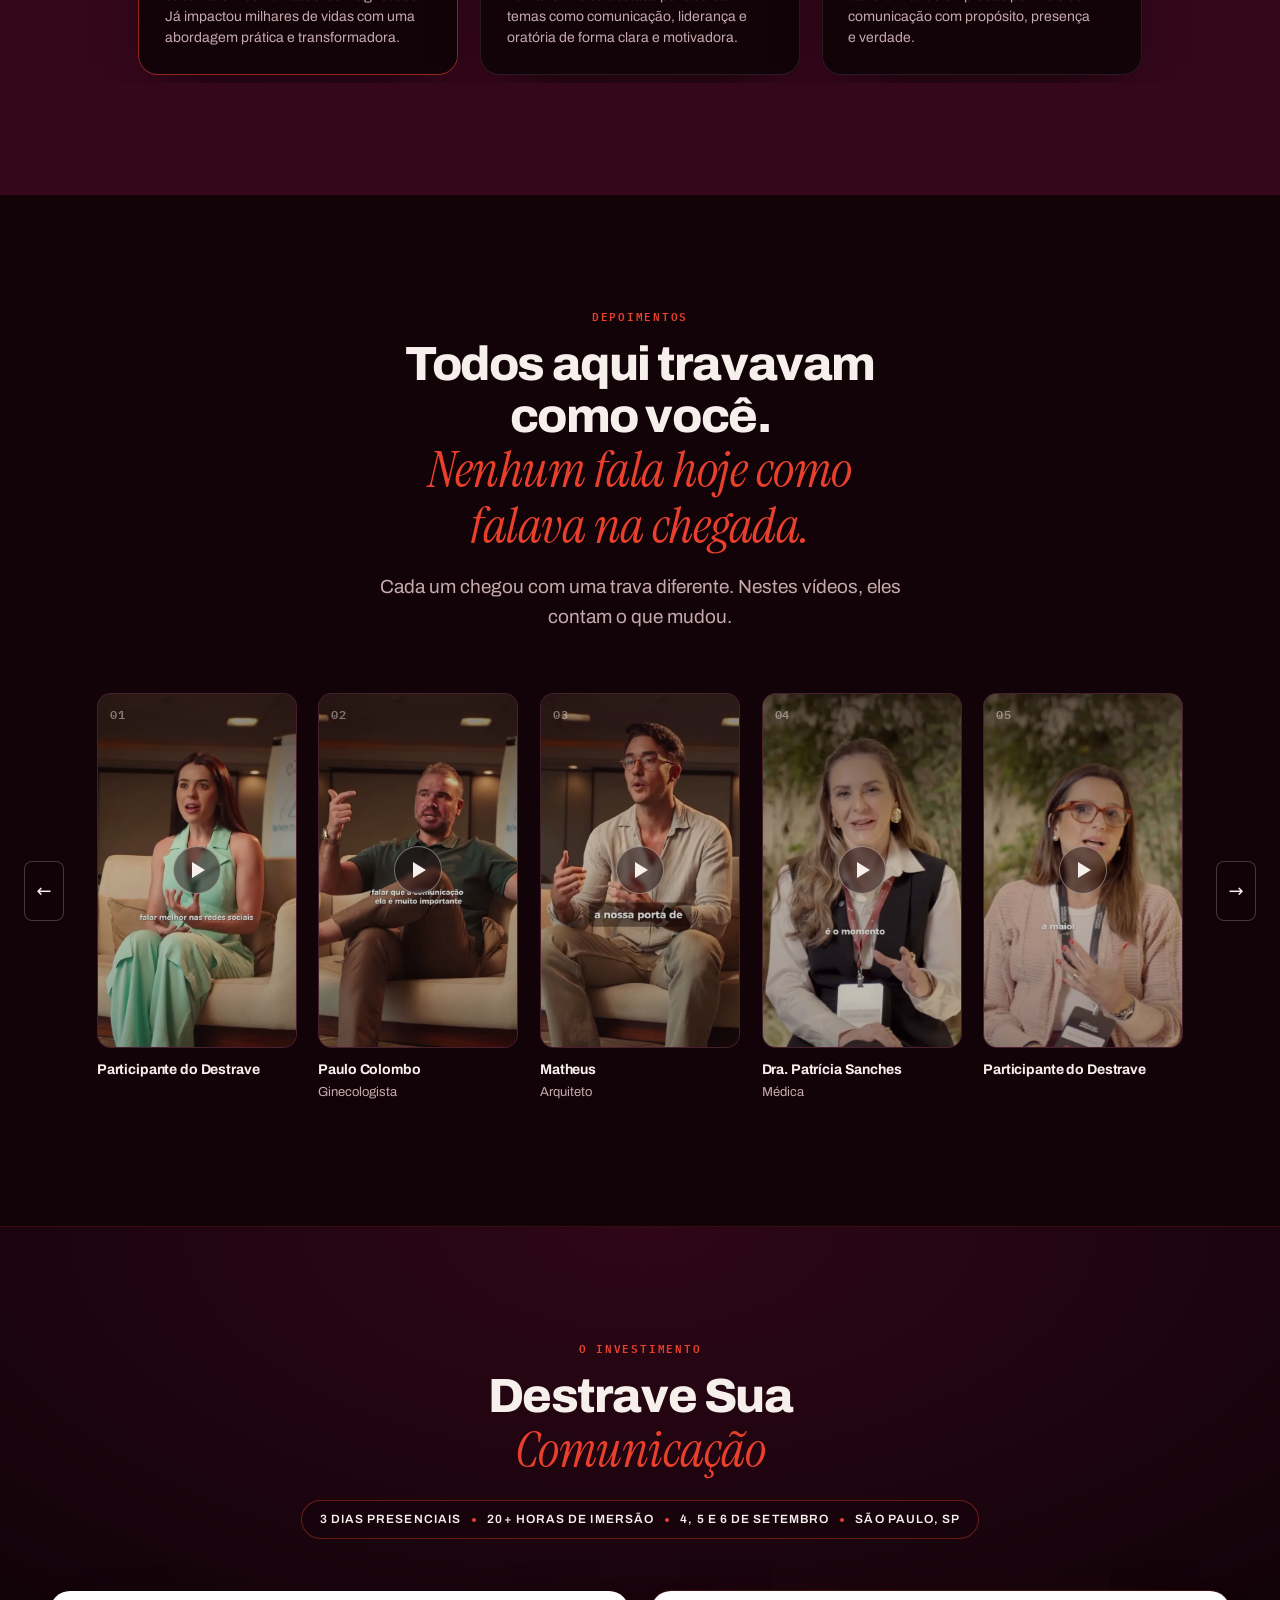
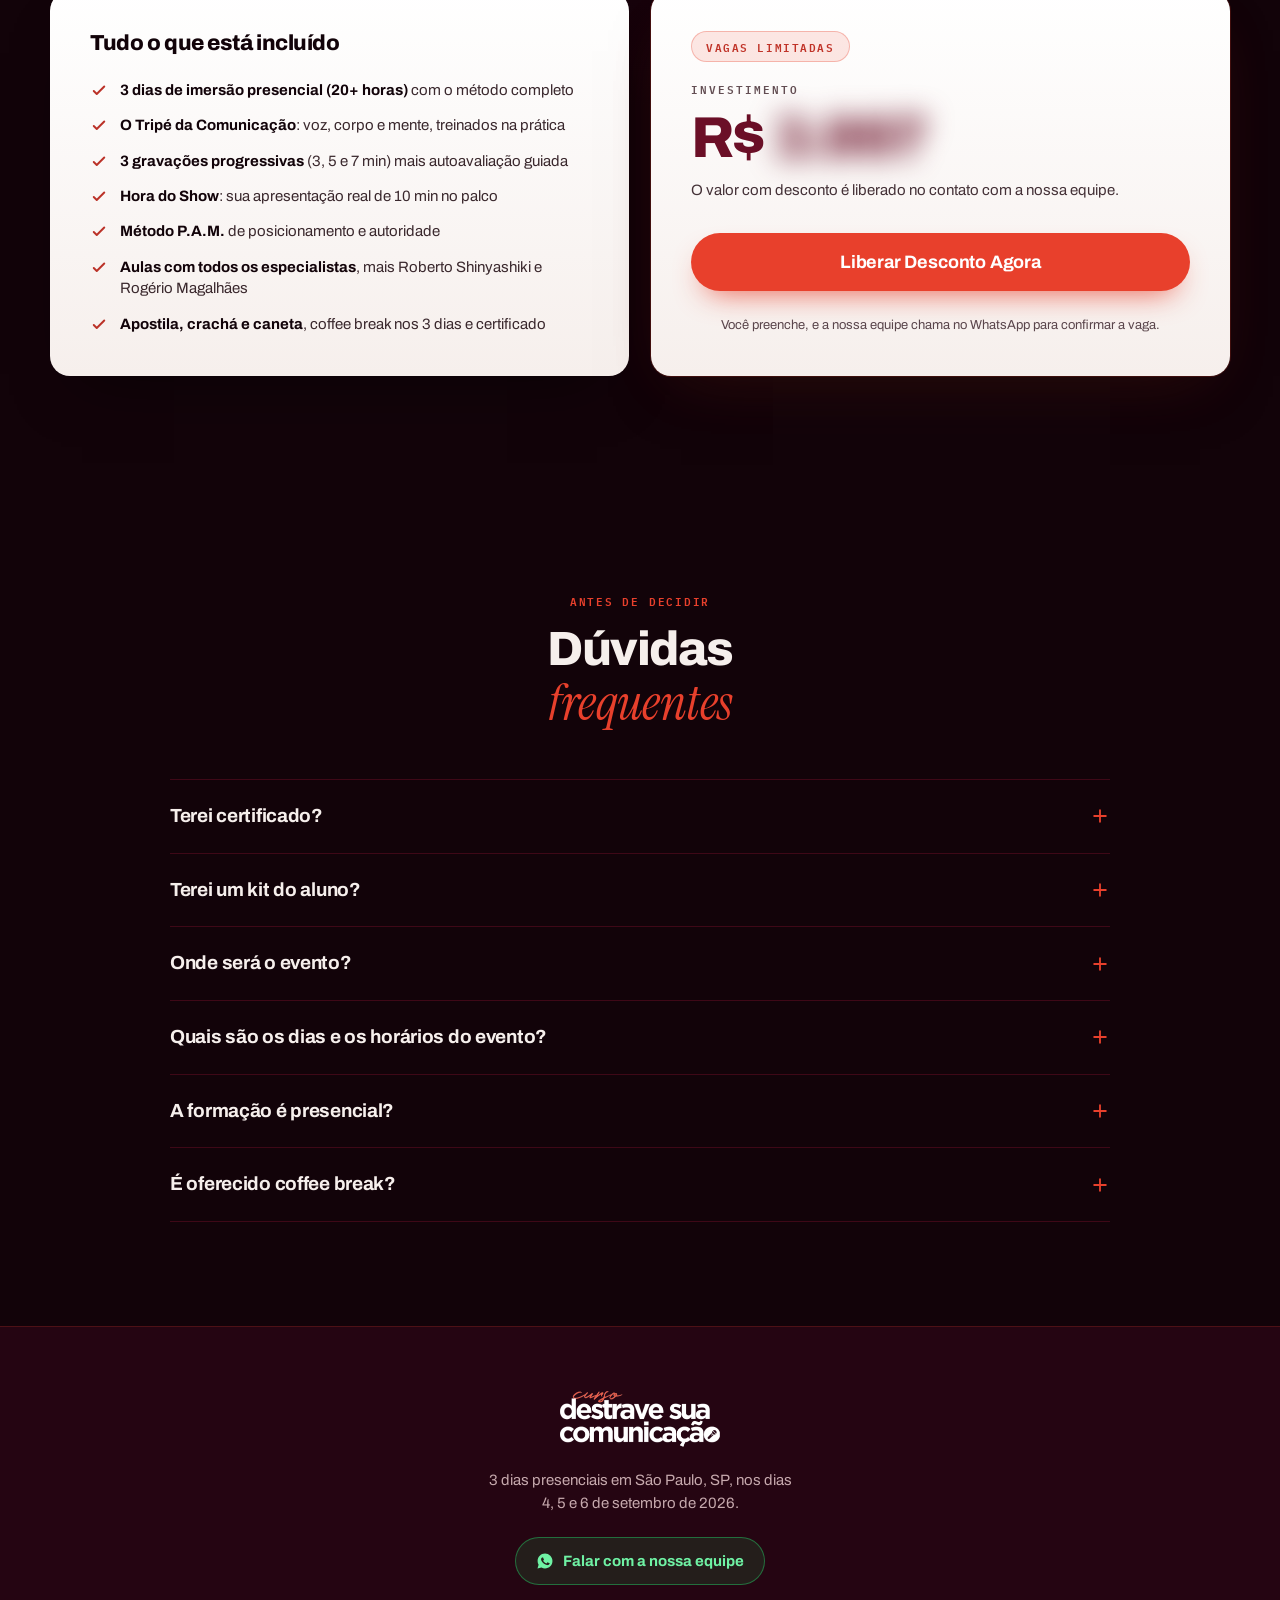
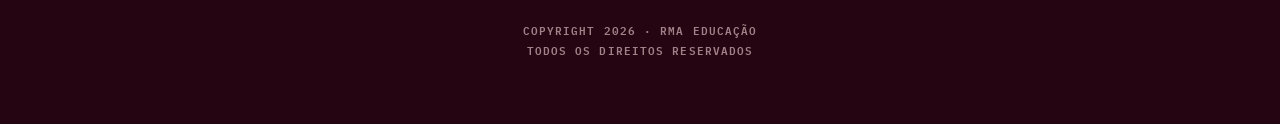
==== commit 59d6450b: "Corrige a data do evento para 4, 5 e 6 de setembro A data aparecia em cinco lugares e os cinco mudar" ====
--- a/index.html
+++ b/index.html
@@ -47,7 +47,7 @@
         <span class="topbar__call-short">Vagas limitadas.</span>
       </p>
 
-      <div class="countdown" id="countdown" data-deadline="2026-09-12T19:00:00-03:00">
+      <div class="countdown" id="countdown" data-deadline="2026-09-04T19:00:00-03:00">
         <p class="sr-only" id="countdown-a11y">Contagem regressiva para o início do evento.</p>
         <div class="countdown__unit">
           <span class="countdown__num" data-unit="days">00</span>
@@ -96,7 +96,7 @@
 
       <!-- Data e cidade: confirmar antes de publicar -->
       <p class="hero__when reveal">
-        <span class="hero__when-item">12, 13 e 14 de setembro</span>
+        <span class="hero__when-item">4, 5 e 6 de setembro</span>
         <span class="hero__when-dot" aria-hidden="true"></span>
         <span class="hero__when-item">São Paulo, SP</span>
       </p>
@@ -673,7 +673,7 @@
           <span class="oferta__meta-dot" aria-hidden="true"></span>
           <span class="oferta__meta-item">20+ horas de imersão</span>
           <span class="oferta__meta-dot" aria-hidden="true"></span>
-          <span class="oferta__meta-item">12, 13 e 14 de setembro</span>
+          <span class="oferta__meta-item">4, 5 e 6 de setembro</span>
           <span class="oferta__meta-dot" aria-hidden="true"></span>
           <span class="oferta__meta-item">São Paulo, SP</span>
         </p>
@@ -795,7 +795,7 @@
               <path d="M12 5v14M5 12h14"/>
             </svg>
           </summary>
-          <div class="faq__resposta"><p>Dias 12, 13 e 14 de setembro de 2026, com mais de 20 horas de imersão ao longo dos três dias.</p></div>
+          <div class="faq__resposta"><p>Dias 4, 5 e 6 de setembro de 2026, com mais de 20 horas de imersão ao longo dos três dias.</p></div>
         </details>
 
         <details class="faq__item" data-reveal>
@@ -832,7 +832,7 @@
            alt="Destrave sua comunicação" width="636" height="223" loading="lazy">
 
       <p class="rodape__evento">
-        3 dias presenciais em São Paulo, SP, nos dias 12, 13 e 14 de setembro de 2026.
+        3 dias presenciais em São Paulo, SP, nos dias 4, 5 e 6 de setembro de 2026.
       </p>
 
       <a class="rodape__wpp" data-whatsapp href="https://wa.me/5511917066626"
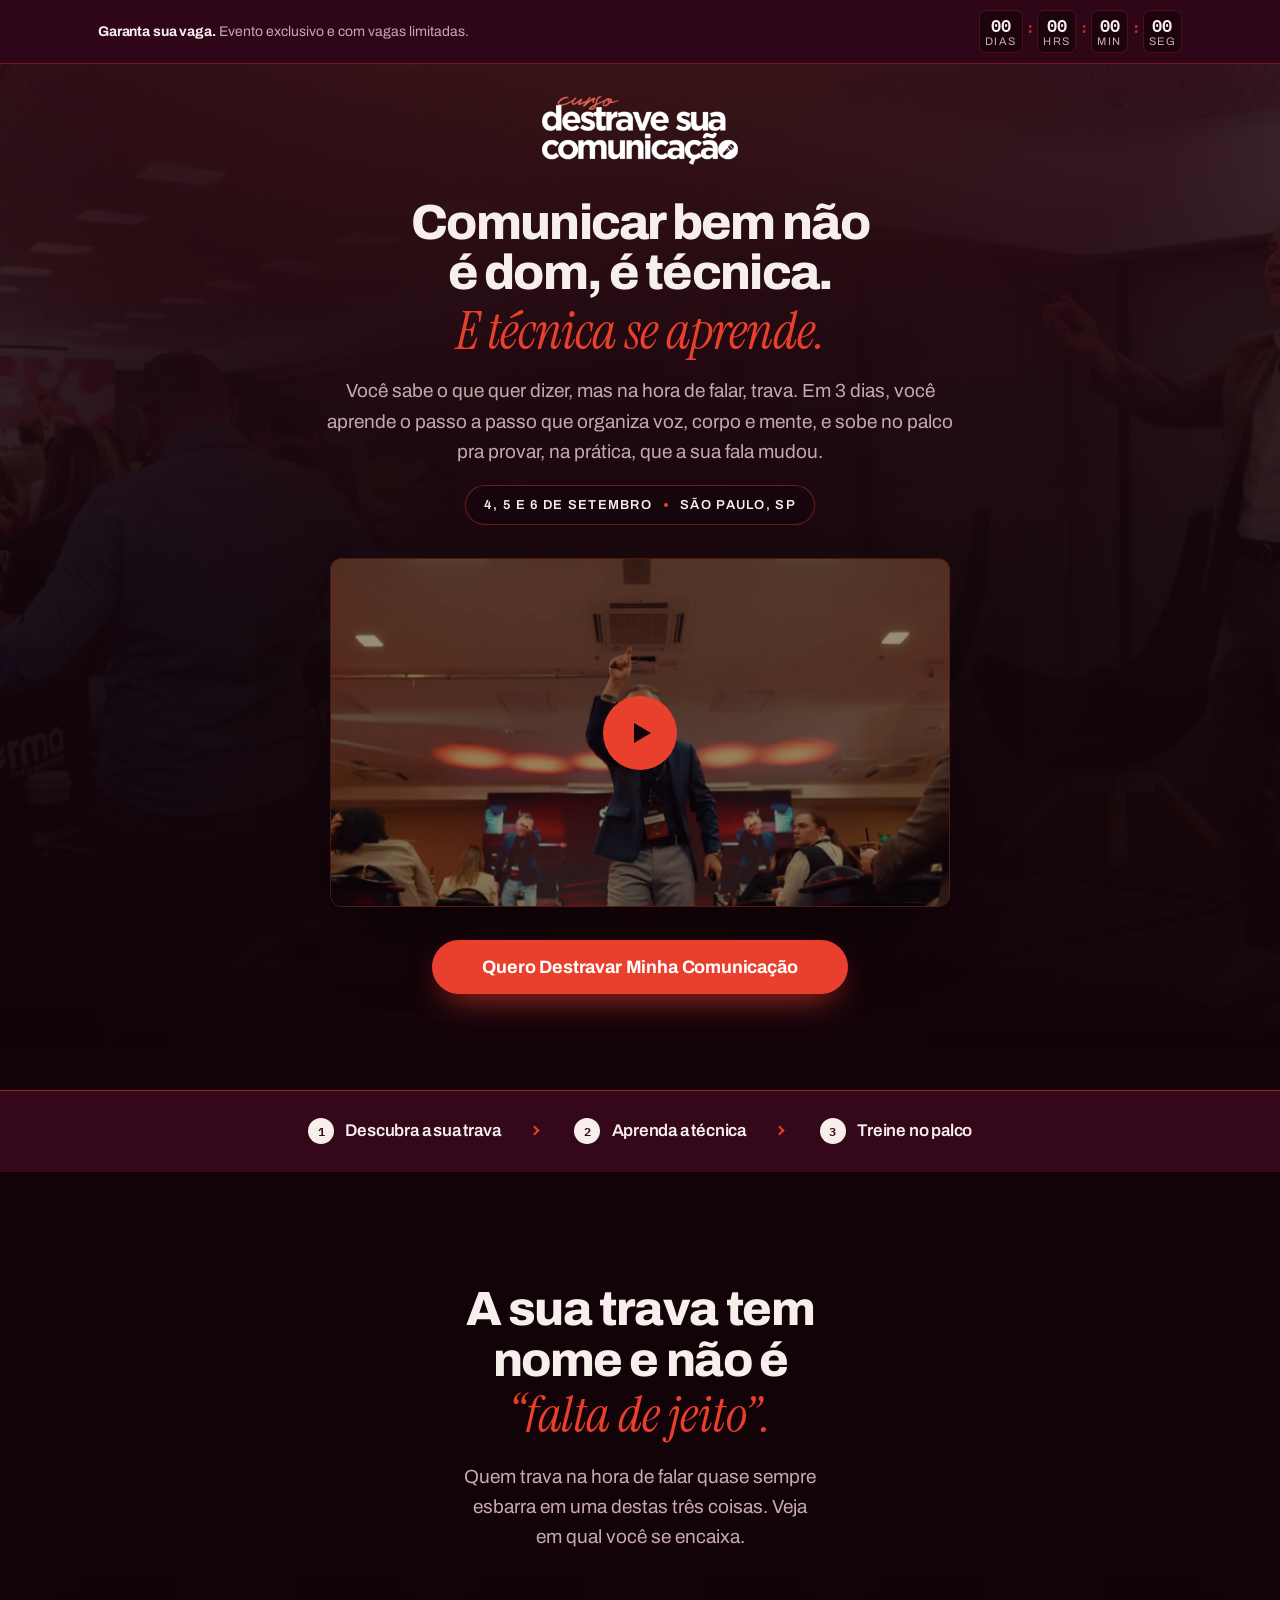
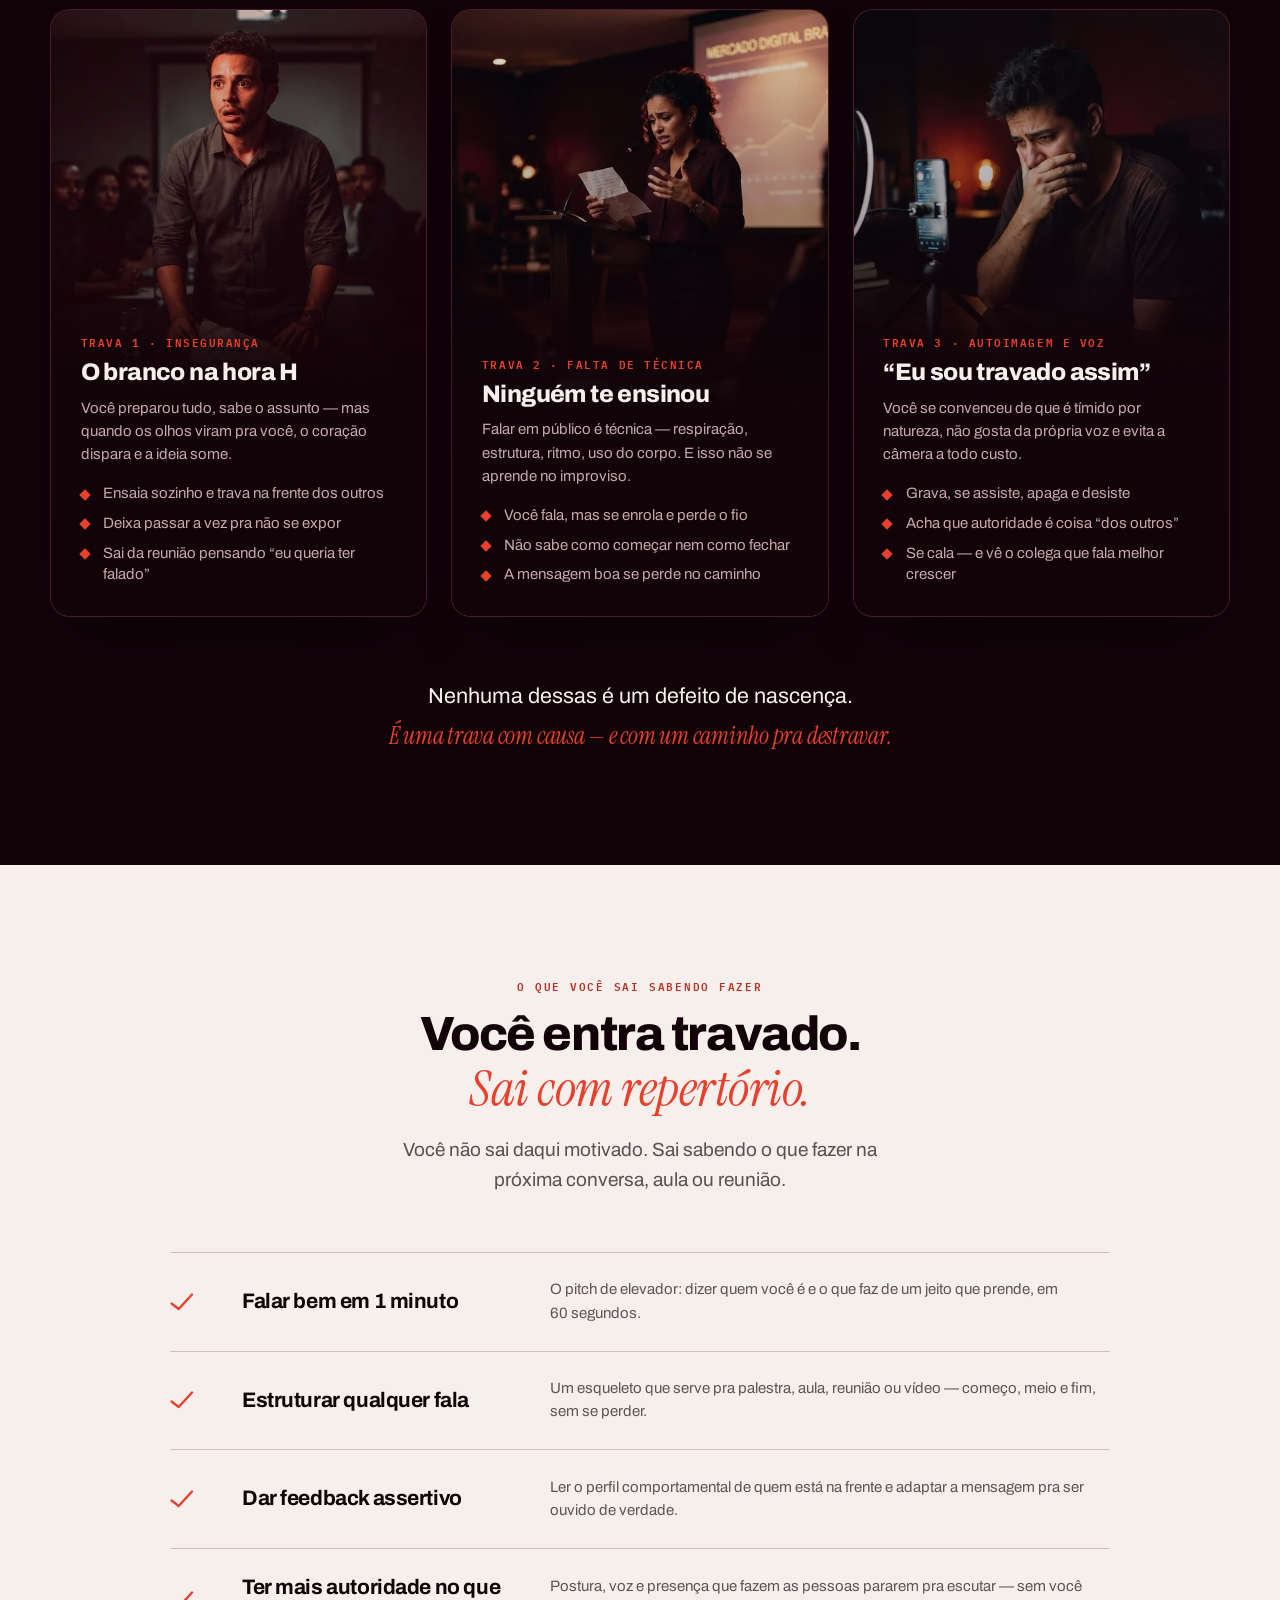
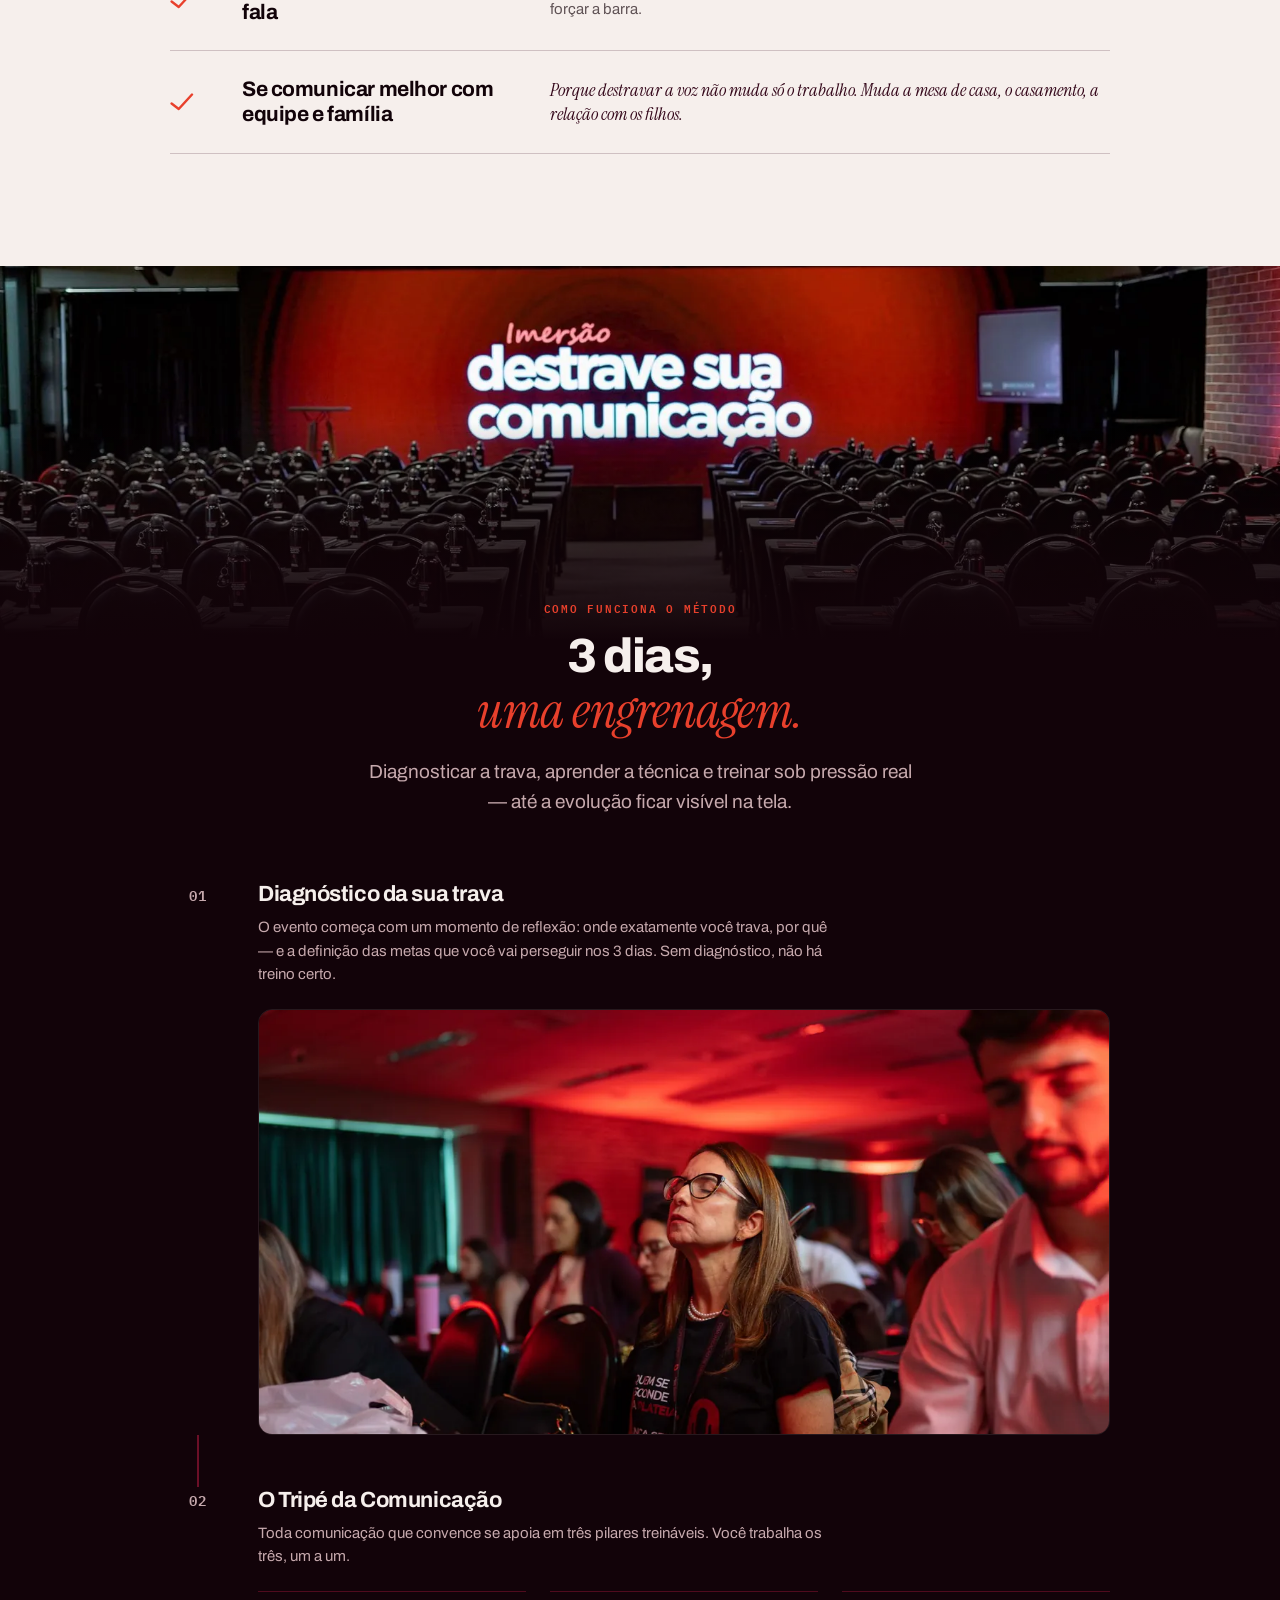
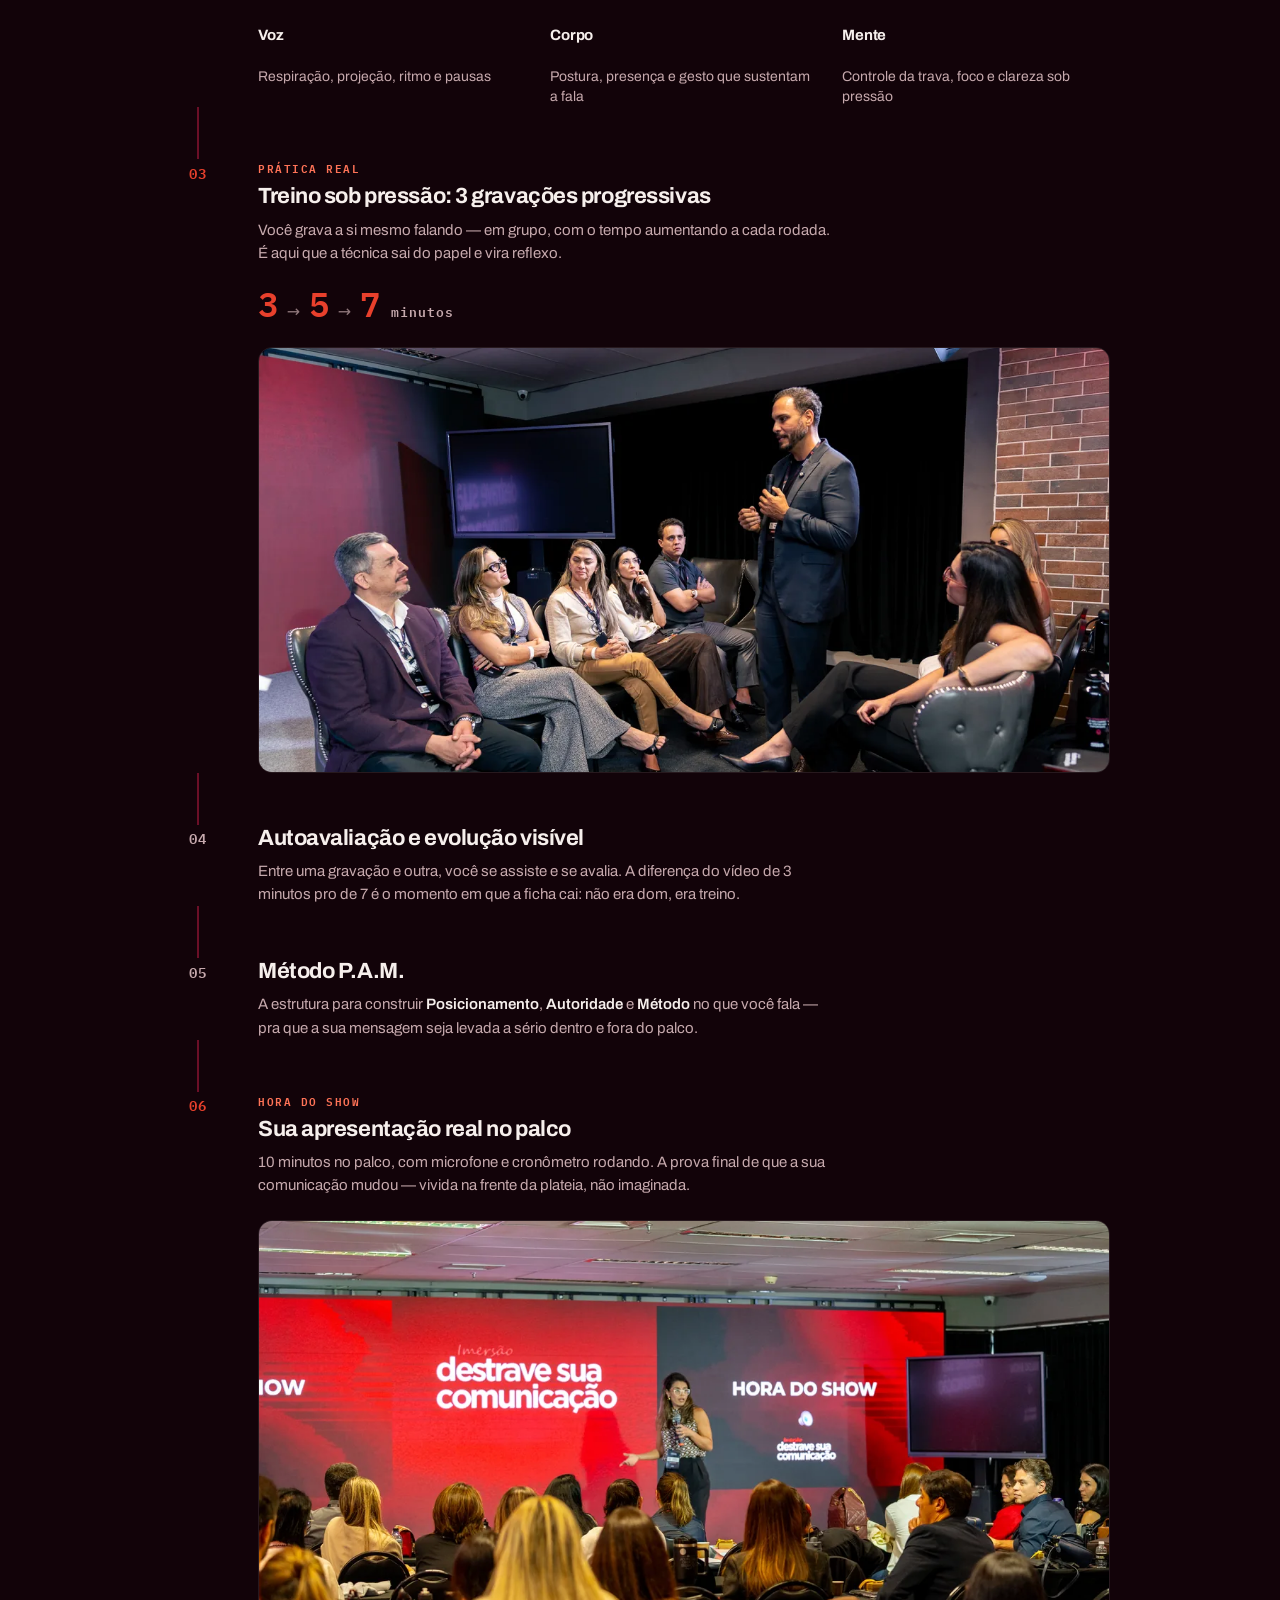
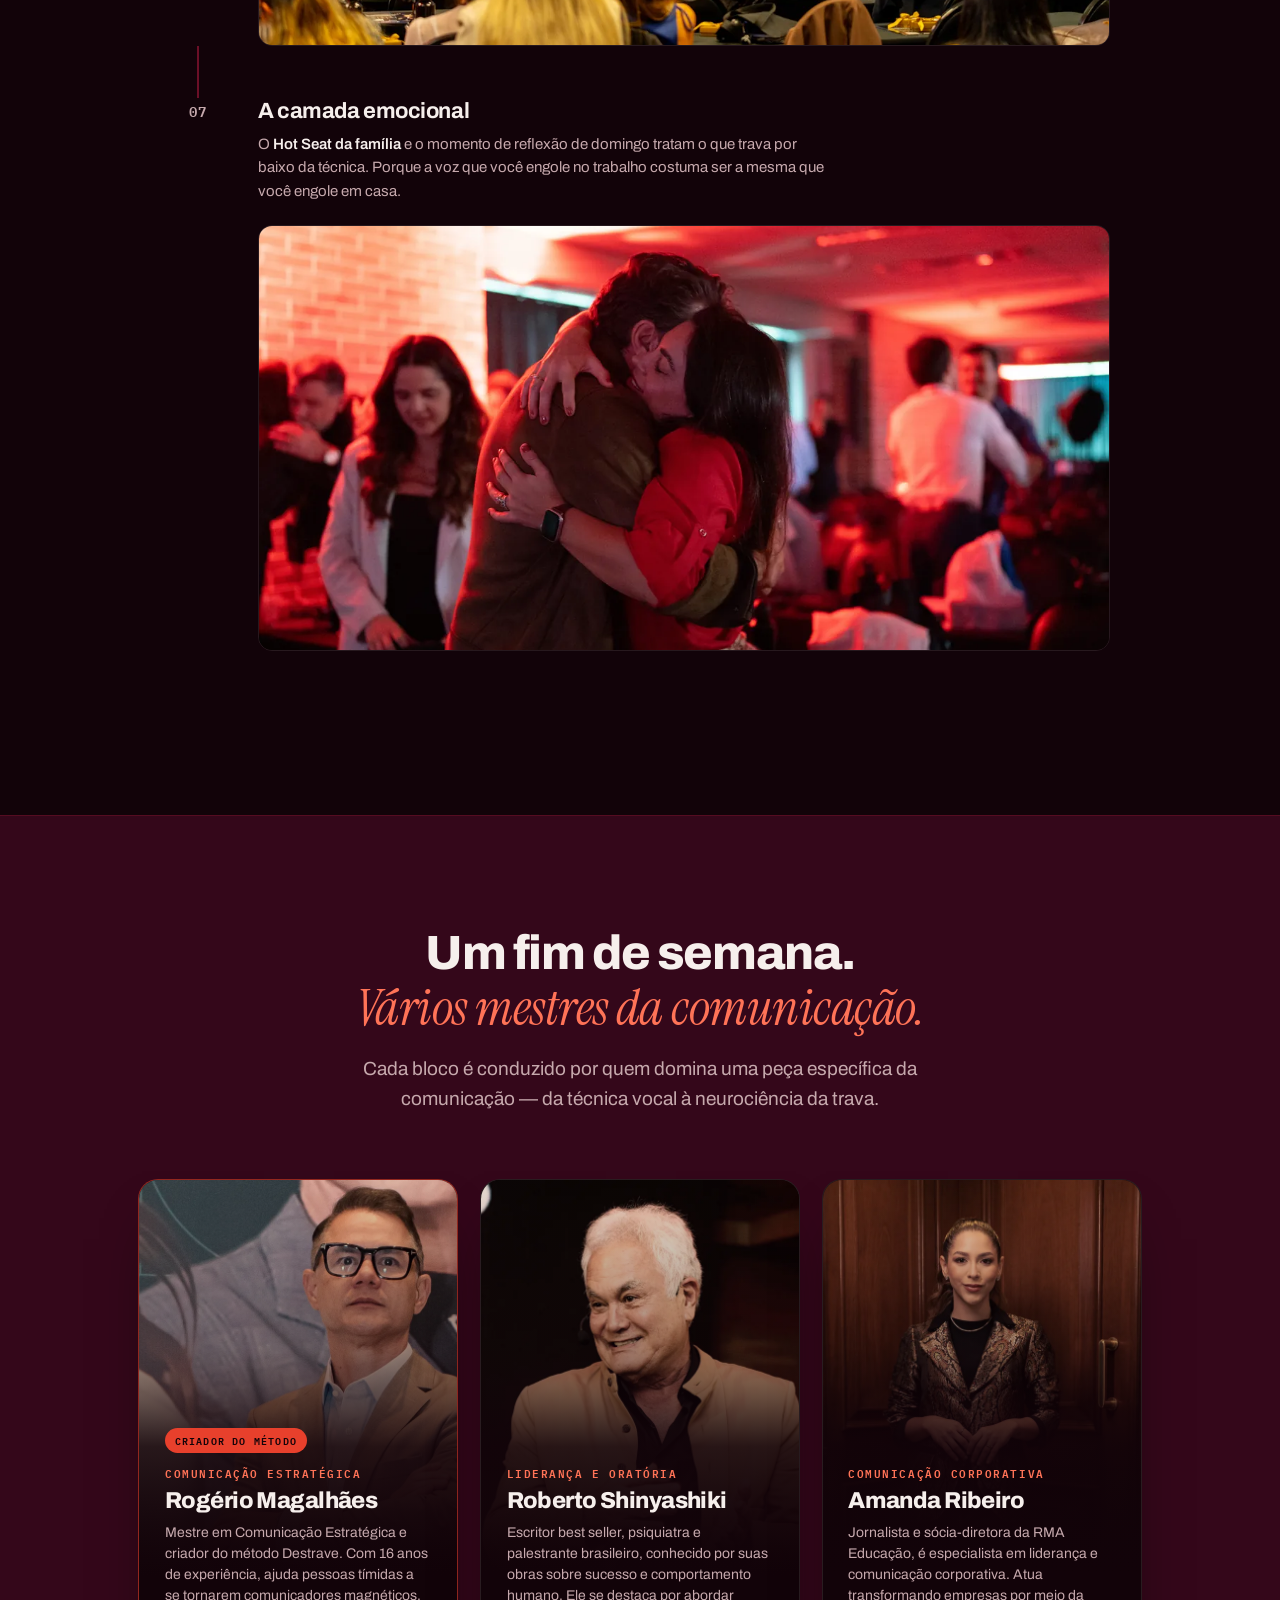
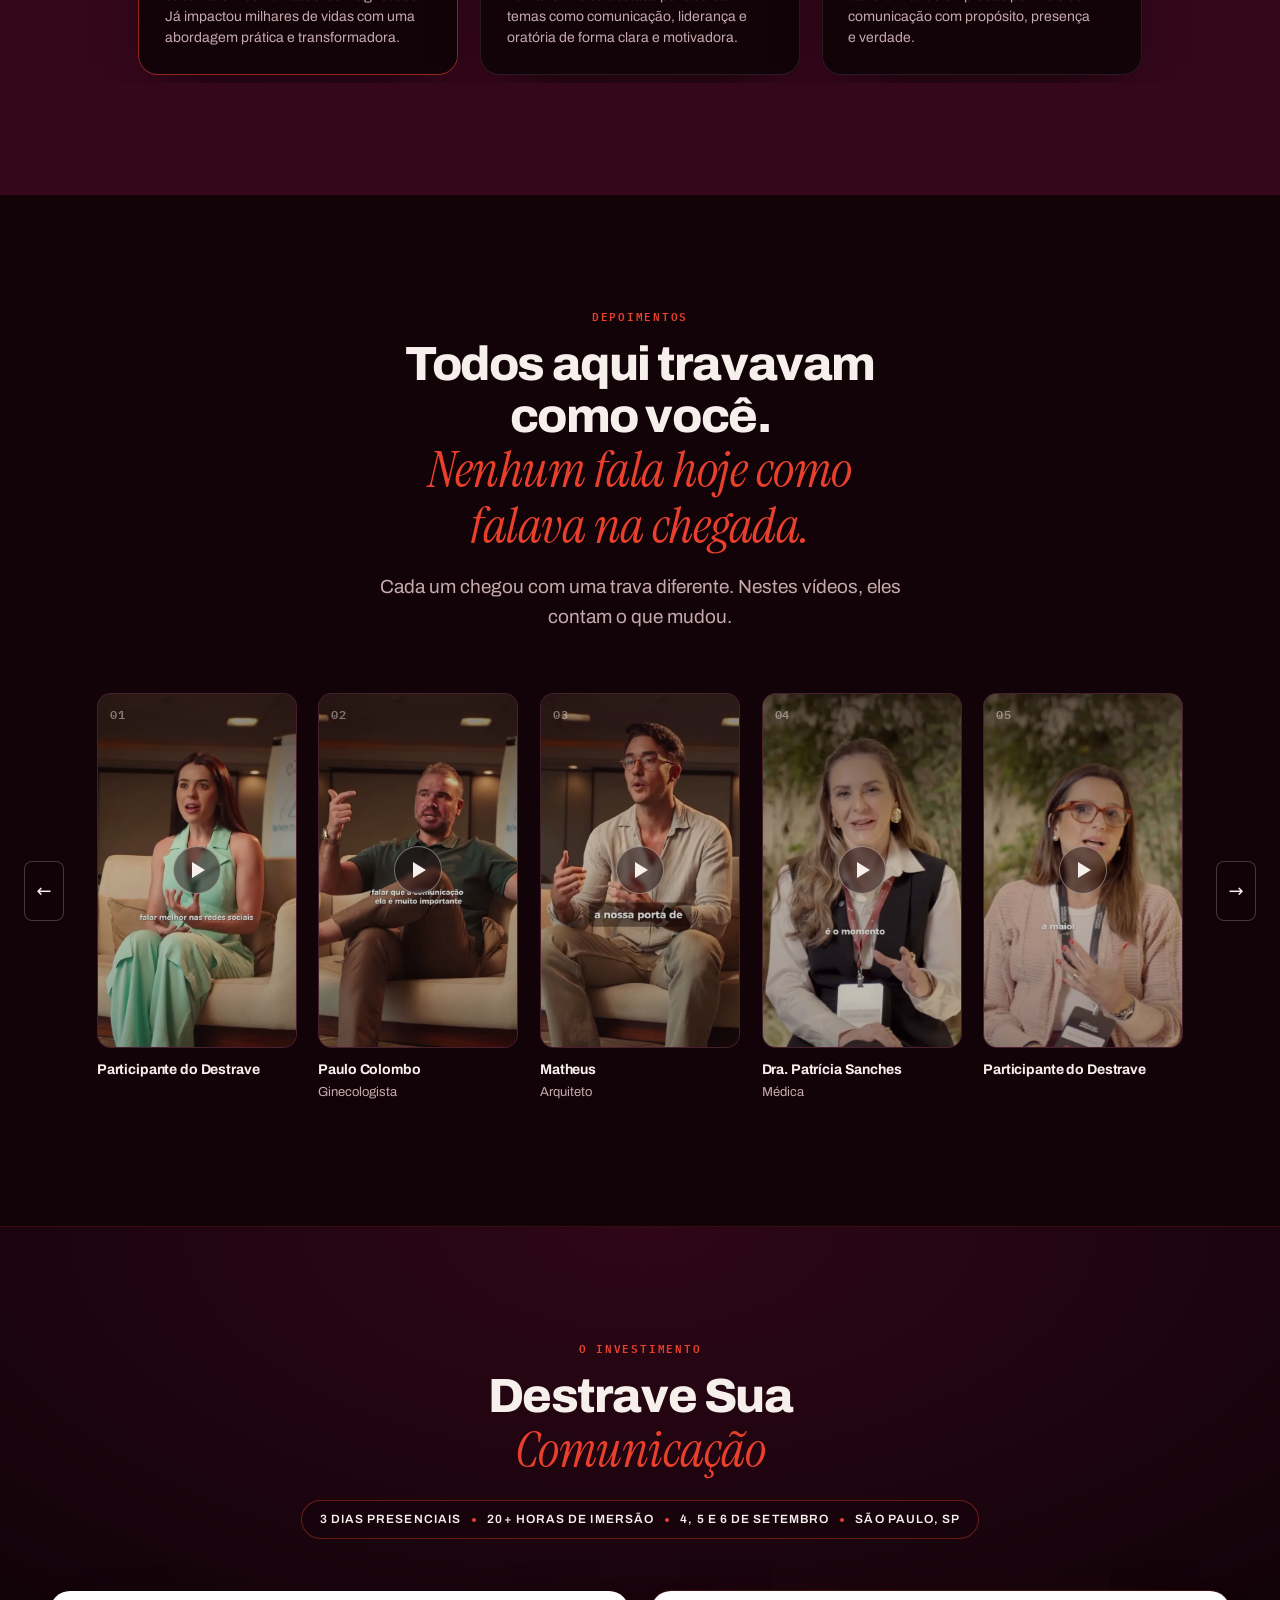
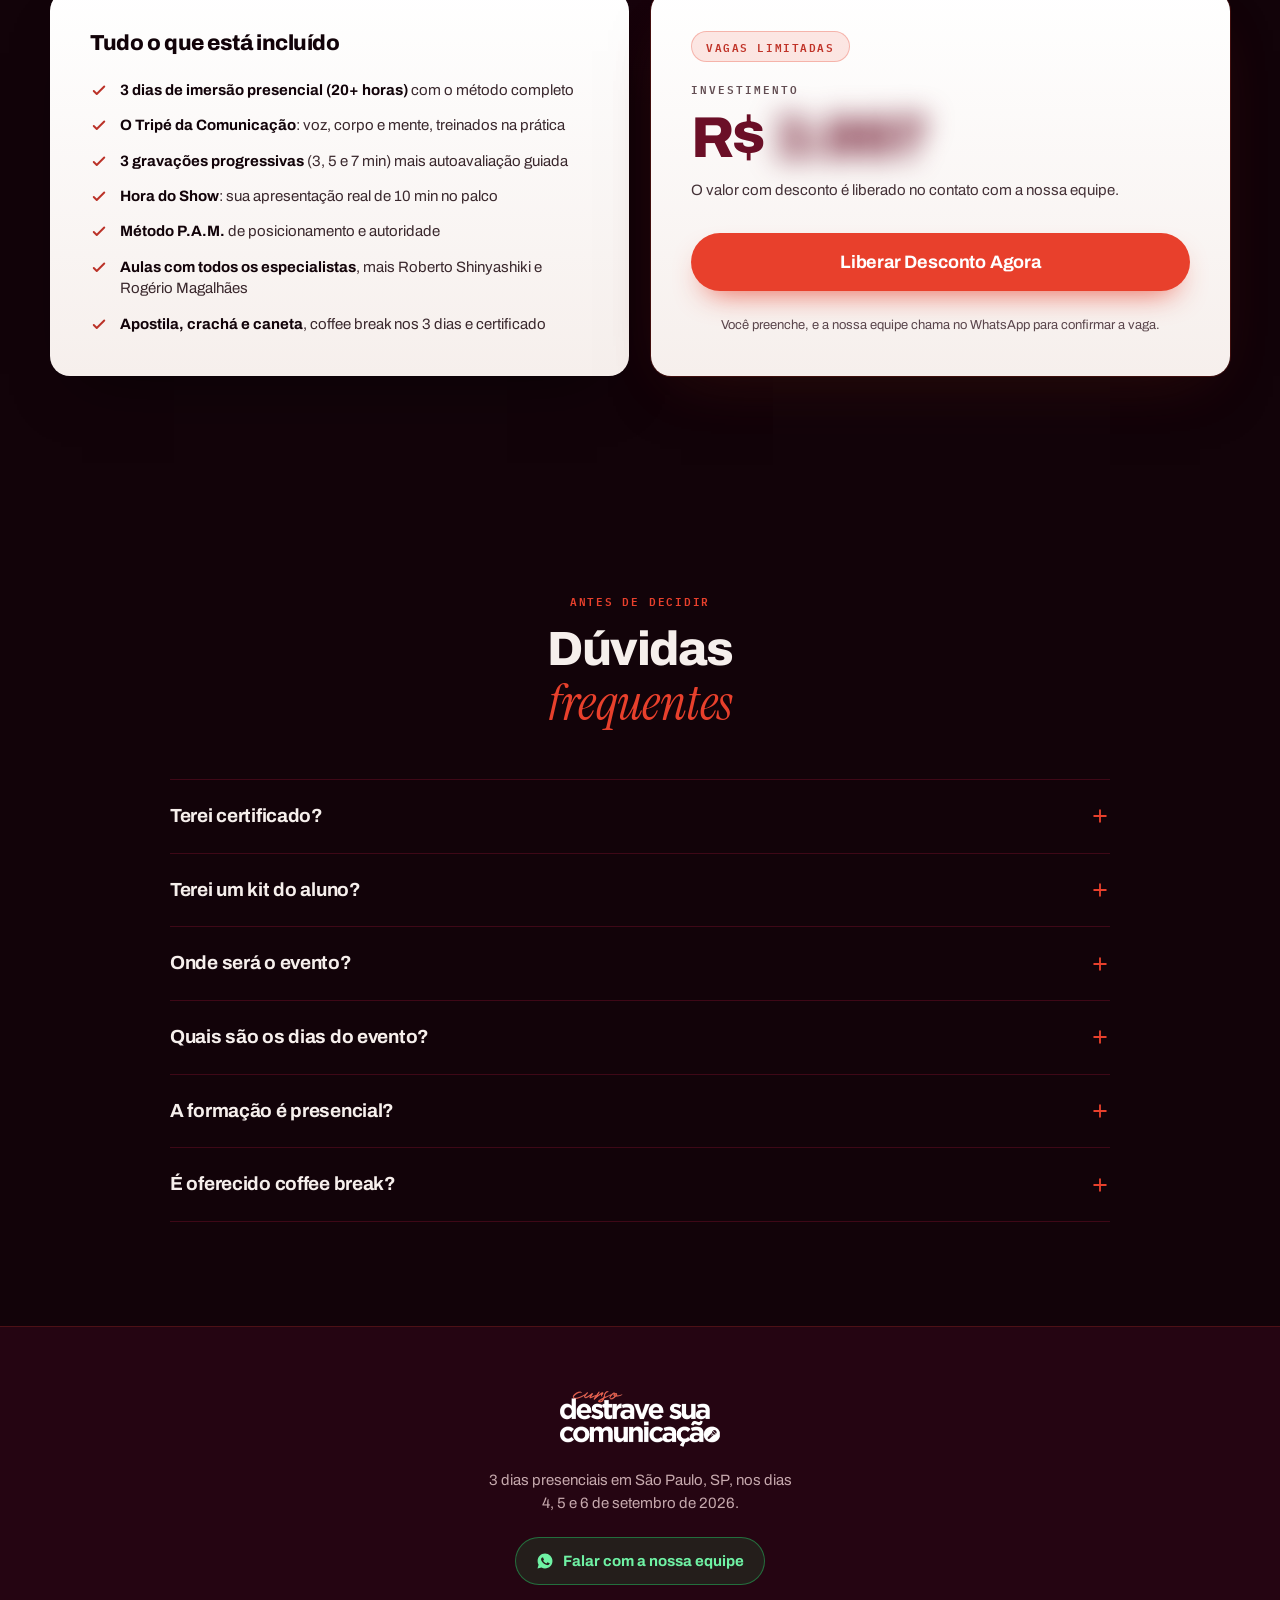
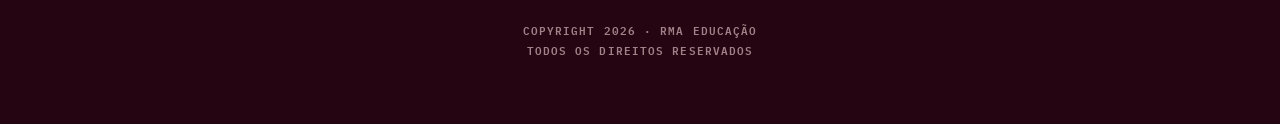
==== commit 8080435e: "Tira da página os horários que ninguém confirmou A pergunta do FAQ era "Quais são os dias e os horár" ====
--- a/index.html
+++ b/index.html
@@ -47,7 +47,7 @@
         <span class="topbar__call-short">Vagas limitadas.</span>
       </p>
 
-      <div class="countdown" id="countdown" data-deadline="2026-09-04T19:00:00-03:00">
+      <div class="countdown" id="countdown" data-deadline="2026-09-04T00:00:00-03:00">
         <p class="sr-only" id="countdown-a11y">Contagem regressiva para o início do evento.</p>
         <div class="countdown__unit">
           <span class="countdown__num" data-unit="days">00</span>
@@ -790,7 +790,7 @@
 
         <details class="faq__item" data-reveal>
           <summary class="faq__pergunta">
-            <span>Quais são os dias e os horários do evento?</span>
+            <span>Quais são os dias do evento?</span>
             <svg class="faq__icone" viewBox="0 0 24 24" aria-hidden="true">
               <path d="M12 5v14M5 12h14"/>
             </svg>
